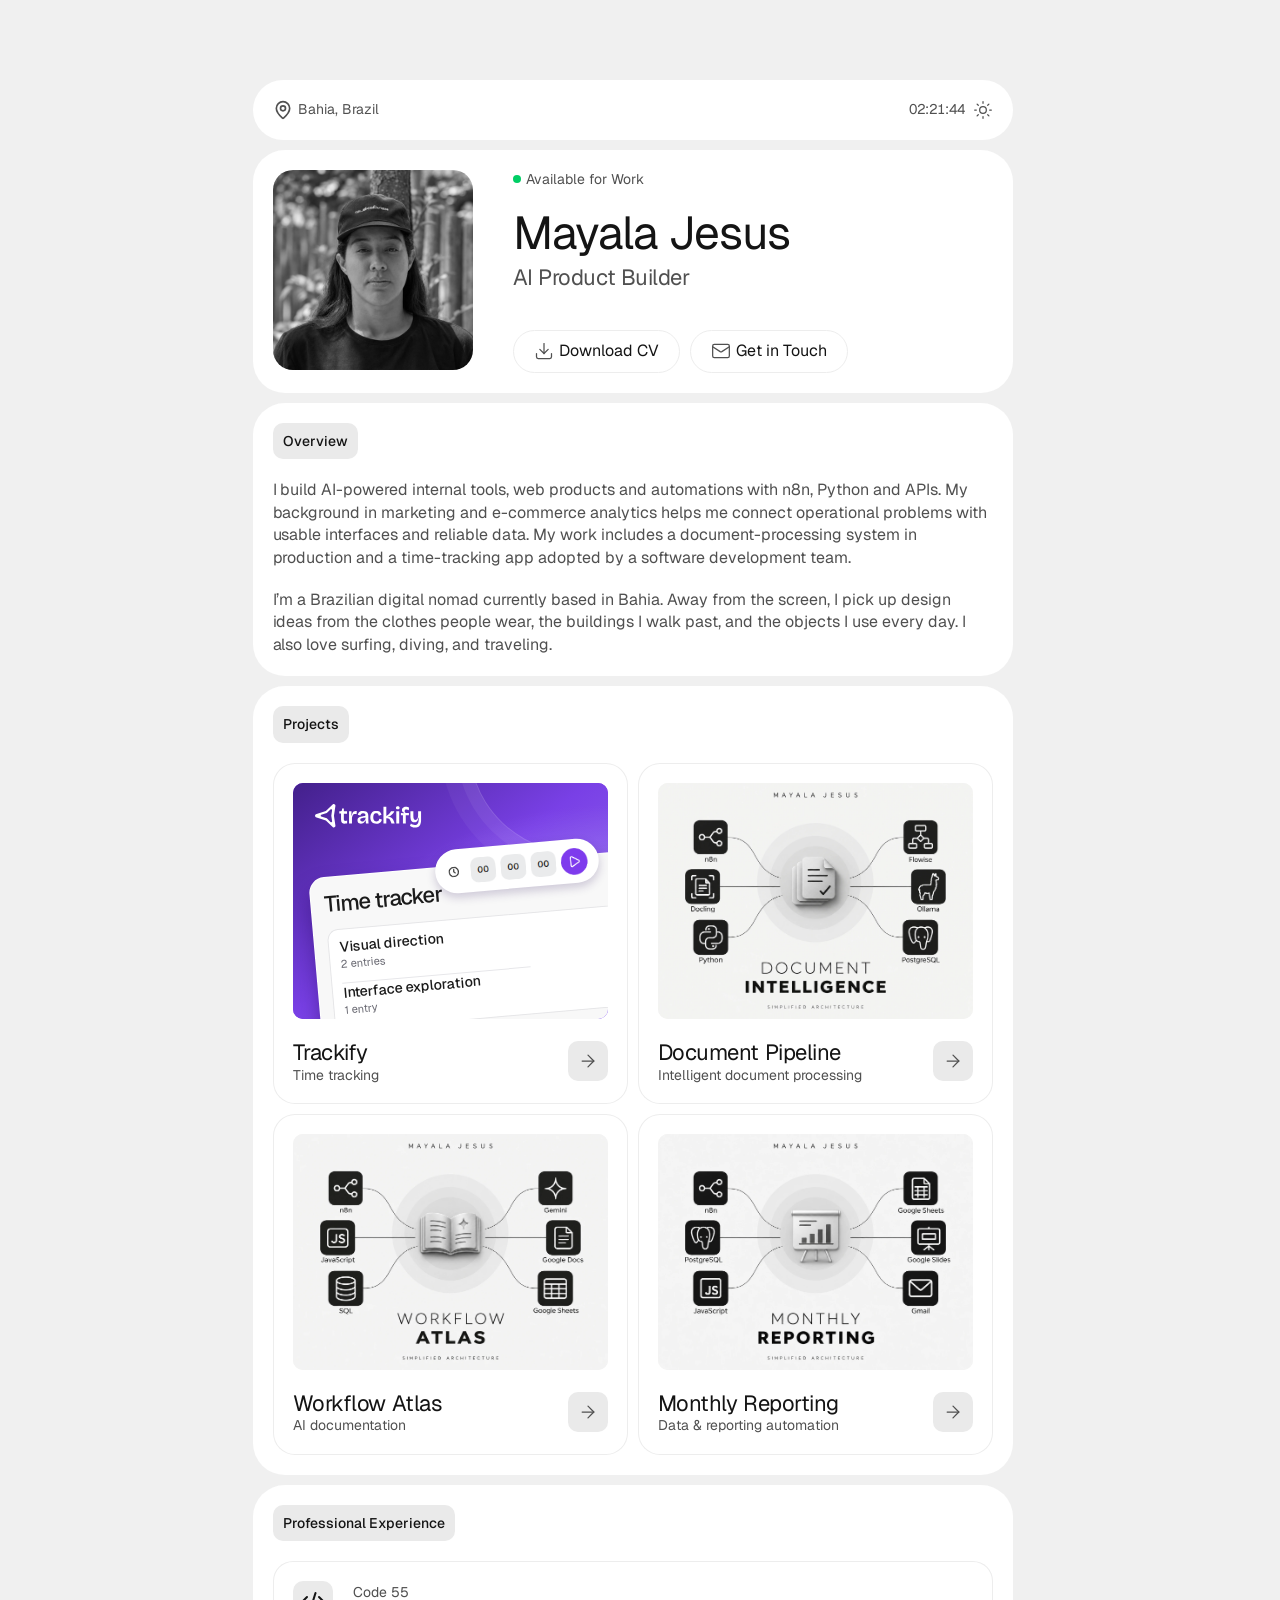
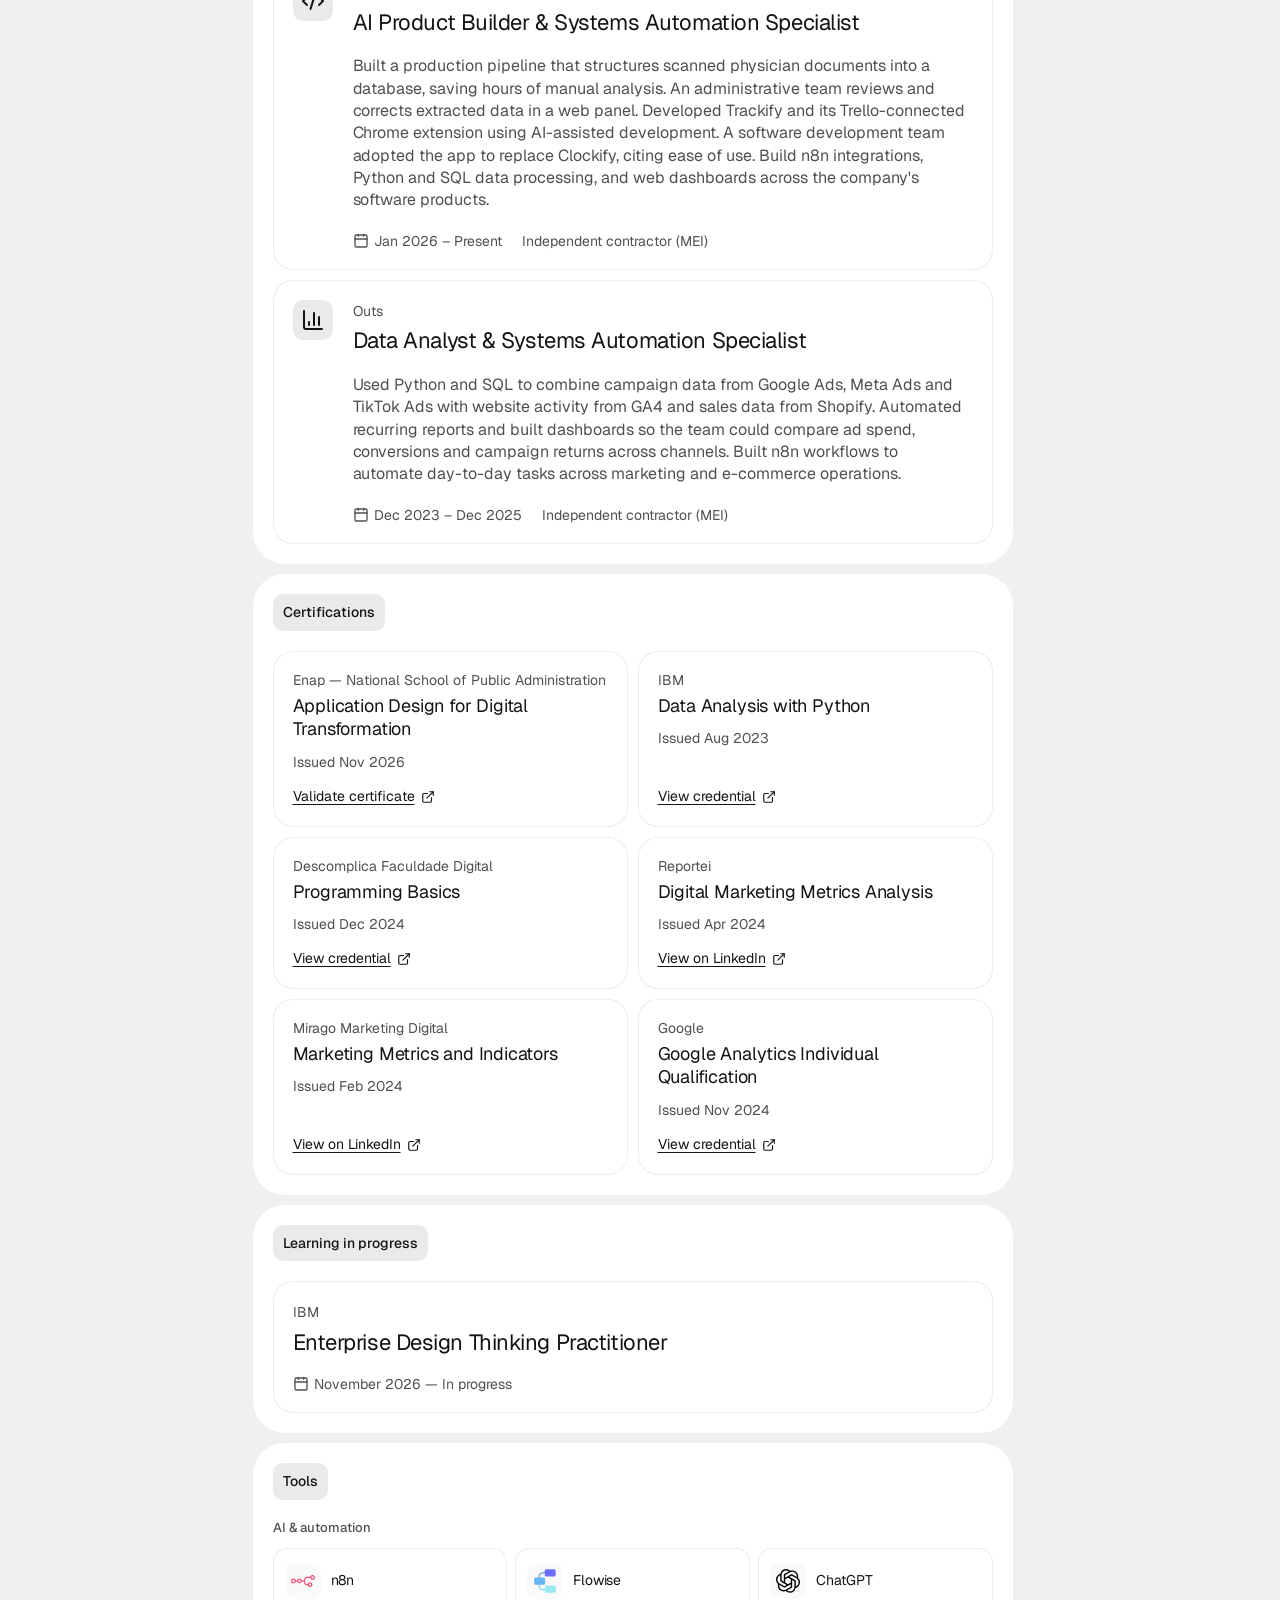
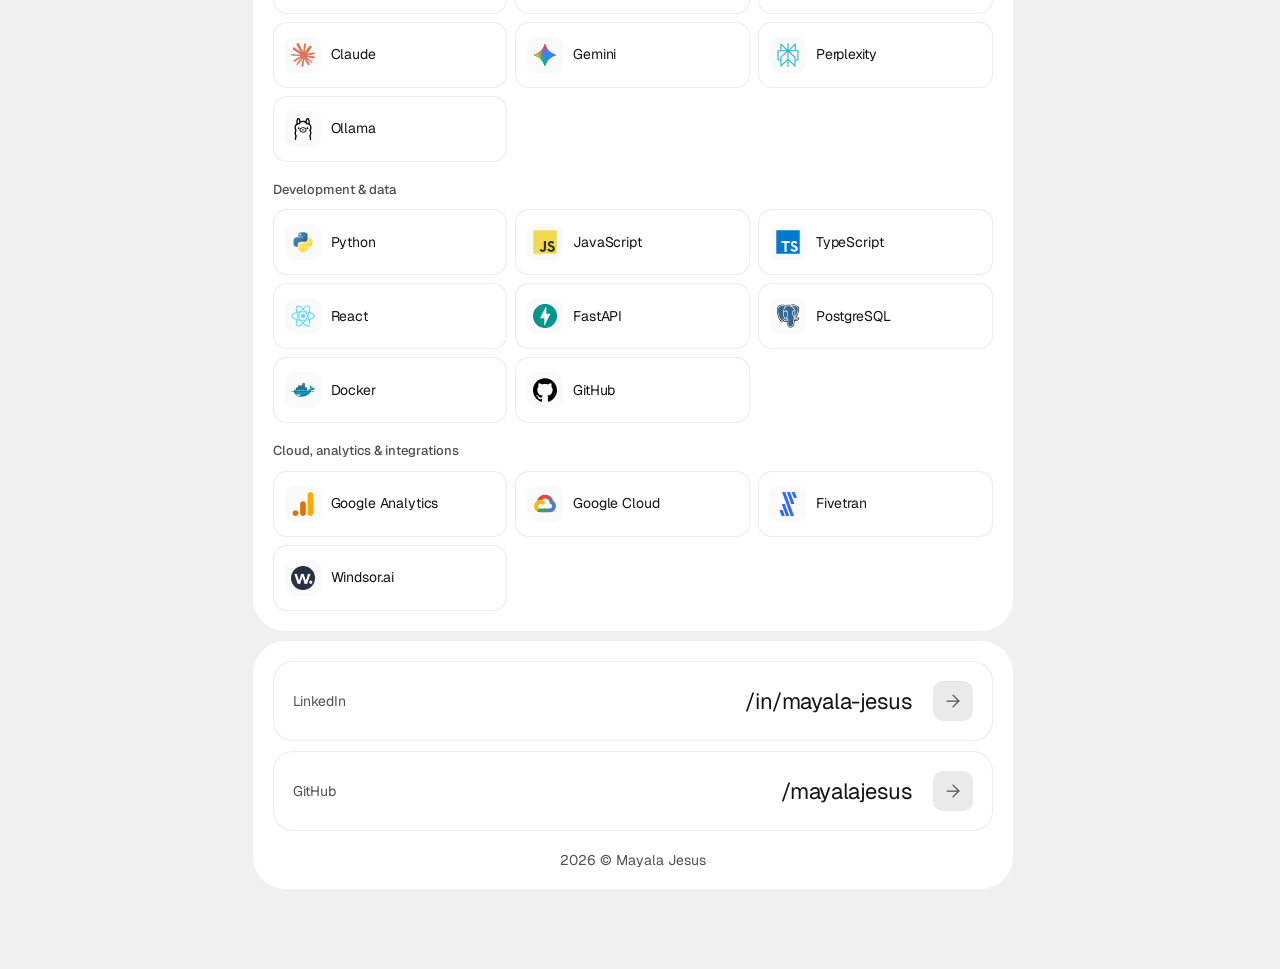
==== projects/document-pipeline/index.html @ 40689551 "Standardize certification cards with concise credential details" ====
<!doctype html>
<html lang="en" data-theme="light">
<head>
  <meta charset="UTF-8"/>
  <meta name="viewport" content="width=device-width, initial-scale=1"/>
  <meta name="theme-color" content="#f0f0f0"/>
  <meta name="description" content="Turn scanned physician documents into structured records with local AI, validation and human review."/>
  <link rel="preload" href="/fonts/geist-regular.woff2" as="font" type="font/woff2" crossorigin/>
  <title>Document Pipeline — Mayala Jesus</title>
  <script>
    try {
      const preference = localStorage.getItem("portfolio-theme");
      if (preference === "dark" || (!preference && matchMedia("(prefers-color-scheme: dark)").matches)) {
        document.documentElement.dataset.theme = "dark";
        document.querySelector('meta[name="theme-color"]').content = "#141414";
      }
    } catch { /* The light theme works without storage. */ }
  </script>
  <script type="module" crossorigin src="/assets/index-CMK_i9o8.js"></script>
  <link rel="stylesheet" crossorigin href="/assets/index--DJsXze3.css">
<link rel="canonical" href="https://mayalajesus.github.io/projects/document-pipeline/"/>
<meta property="og:title" content="Document Pipeline — Mayala Jesus"/>
<meta property="og:description" content="Turn scanned physician documents into structured records with local AI, validation and human review."/>
<meta property="og:url" content="https://mayalajesus.github.io/projects/document-pipeline/"/>
<meta property="og:type" content="website"/>
</head>
<body><div id="root"></div></body>
</html>
---- assets/index--DJsXze3.css ----
@font-face{font-family:Geist;src:url(/fonts/geist-regular.woff2) format("woff2");font-weight:400;font-display:swap}@font-face{font-family:Geist;src:url(/fonts/geist-medium.woff2) format("woff2");font-weight:500;font-display:swap}:root{scrollbar-gutter:stable;color-scheme:light;--bg: #f0f0f0;--panel: #fff;--chip: #eaeaea;--line: #ededed;--fg: #141414;--muted: #505050;--hover: #e3e3e3;--green: #00ce65;font:400 16px/1.4 Geist,Arial,sans-serif;color:var(--fg);background:var(--bg);-webkit-font-smoothing:antialiased}:root[data-theme=dark]{color-scheme:dark;--bg: #141414;--panel: #1f1f1f;--chip: #303030;--line: #303030;--fg: #fff;--muted: #b3b3b3;--hover: #383838}*{box-sizing:border-box}body,p,h1,h2,h3,dl,dd{margin:0}a,button{color:inherit;font:inherit}a{text-decoration:none}button{cursor:pointer}a:focus-visible,button:focus-visible{outline:2px solid #678dae;outline-offset:3px}.portfolio{width:min(760px,calc(100% - 20px));margin:80px auto;display:grid;gap:10px}.card,.location-bar{background:var(--panel);border-radius:32px;padding:20px;min-width:0}.location-bar,.location-bar span,.status,.button,.actions,.project-footer,.entry-meta,.entry-meta span,.tool,.contact-row,.repo-link{display:flex;align-items:center}.location-bar{justify-content:space-between;height:60px;font-size:14px;color:var(--muted)}.location-bar span{gap:5px}.location-bar .clock{gap:8px}.location-bar svg{width:20px;height:20px}.clock time{font-variant-numeric:tabular-nums}.button{color:var(--fg);border:1px solid var(--line);background:var(--panel);justify-content:center;gap:5px;border-radius:32px;padding:9px 20px;min-height:42px;transition:background .2s}.button svg{width:20px;height:20px;color:var(--muted);stroke-width:1.5}.button:hover,.project:hover .arrow,.contact-row:hover .arrow,.case-back:hover{background:var(--hover)}.clock .button{position:relative;min-height:20px;width:20px;padding:0;border:0;background:transparent}.clock .button:before{content:"";position:absolute;top:-10px;right:-6px;bottom:-10px;left:-6px}.profile{display:flex;gap:40px;align-items:stretch}.portrait{width:200px;height:200px;border-radius:20px;object-fit:cover;filter:grayscale(1)}.identity{min-width:0;display:flex;flex-direction:column;flex:1;align-items:flex-start}.status,small,.entry-meta{font-size:14px;line-height:1.3;color:var(--muted)}.status{gap:5px;margin-bottom:20px}.status i{width:8px;height:8px;border-radius:50%;background:var(--green)}h1{font-size:46px;letter-spacing:-.02em;line-height:1.1;font-weight:400}.role,h3,.project-footer strong,.contact-row strong,.tool strong{font-size:22px;font-weight:400;line-height:1.2;letter-spacing:-.02em}.role{color:var(--muted);margin-top:5px}.actions{gap:10px;flex-wrap:wrap;padding-top:40px;margin-top:auto}h2{justify-self:start;width:fit-content;font-size:14px;font-weight:500;line-height:1.2;border-radius:10px;padding:10px;background:var(--chip)}.section,.overview,.projects,.experience,.case-section{display:grid;gap:20px}.overview p,.inset p,.case-section p{font-size:16px;line-height:1.4;letter-spacing:-.01px;color:var(--muted)}.project-grid,.tool-grid,.case-facts{display:grid;grid-template-columns:repeat(2,minmax(0,1fr));gap:10px}.project,.inset{display:block;padding:20px;border-radius:20px;box-shadow:inset 0 0 0 1px var(--line);min-width:0}.project{border-radius:22px}.project-cover,.project .trackify-cover{display:block;width:100%;aspect-ratio:4/3;border-radius:10px;object-fit:cover;overflow:hidden}.project-footer{margin-top:20px;justify-content:space-between;gap:10px}.project-footer strong,.project-footer small,.tool strong,.tool small{display:block}.arrow{flex:none;width:40px;height:40px;border-radius:10px;color:var(--muted);background:var(--chip);display:grid;place-items:center;transition:background .2s}.arrow svg{width:20px;height:20px;stroke-width:1.5}.experience{gap:10px}.experience h2{margin-bottom:10px}.experience-entry{display:flex;gap:20px;align-items:flex-start}.company-icon{flex:none;display:grid;place-items:center;width:40px;height:40px;border-radius:10px;color:var(--fg);background:var(--chip)}.inset h3{margin:5px 0 0}.inset p,.entry-meta{margin-top:20px}.entry-meta{gap:8px 20px;flex-wrap:wrap}.entry-meta span{gap:5px}.entry-meta svg{width:16px;height:16px}.tool-group>h3{font-size:13px;color:var(--muted);font-weight:500;letter-spacing:0;margin-bottom:12px}.tool-group .tool-grid{list-style:none;padding:0;margin:0;grid-template-columns:repeat(3,minmax(0,1fr));gap:8px}.tool{display:flex;gap:10px;min-height:66px;padding:12px;border-radius:14px;transition:background .2s}.tool:hover{background:var(--hover)}.tool-logo{display:grid;place-items:center;flex:none;width:36px;height:36px;padding:6px;border-radius:9px;background:#fafafa;color:#222}.tool-logo img,.tool-logo svg{display:block;width:24px;height:24px;object-fit:contain}.tool-group .tool strong{font-size:14px;letter-spacing:-.01em;line-height:1.25;overflow-wrap:anywhere}.contact-list{display:grid;gap:10px}.contact-row{display:flex;gap:20px}.contact-row strong{flex:1;text-align:right}.copyright{text-align:center;margin-top:10px}.certification-grid{display:grid;grid-template-columns:repeat(2,minmax(0,1fr));gap:10px}.certification{display:flex;flex-direction:column;align-items:flex-start}.certification h3{font-size:18px;line-height:1.3;letter-spacing:-.01em}.certification .entry-meta{margin-top:12px;gap:6px 12px}.certification .source-link{margin-top:auto;padding-top:16px;font-size:14px}@media(max-width:600px){.certification-grid{grid-template-columns:1fr}}.case-header .case-facts{display:grid;gap:20px}.case-facts dt,.inset .fact-title{font-size:14px;font-weight:500;line-height:1.2;margin:0}.case-facts dd,.fact-title+p{margin:0;color:var(--muted)}.case-back{color:var(--muted)}.case-cover{padding:0;overflow:hidden}.case-cover .trackify-cover{border-radius:inherit}.repo-link{gap:8px;justify-content:space-between}.tech-list{display:flex;flex-wrap:wrap;gap:6px;list-style:none;padding:0;margin:18px 0 0}.tech-list li{font-size:12px;color:var(--muted);border:1px solid var(--line);border-radius:7px;padding:5px 8px}.flow-steps{list-style:none;padding:0;margin:0;display:grid;gap:10px}.flow-steps li{display:flex;align-items:center;gap:12px;color:var(--muted);font-size:15px}.flow-steps li>span{display:grid;place-items:center;width:32px;height:32px;flex:none;border-radius:8px;background:var(--chip);font-size:12px}.evidence-list{display:grid;gap:10px}.evidence-list h3{font-size:18px;margin:0}.evidence-list p{margin-top:10px}.source-link{display:inline-flex;align-items:center;gap:6px;margin-top:14px;font-size:14px;text-decoration:underline;text-underline-offset:3px}.case-section .evidence-note{font-size:13px}.case-outcome{padding:16px 20px;border-left:2px solid #7c998c}.case-outcome strong{font-size:13px;font-weight:500}.case-outcome p{margin-top:6px;color:var(--muted)}.case-section .sample-note{font-size:13px;line-height:1.5}.walkthrough-controls{display:flex;gap:8px;flex-wrap:wrap}.walkthrough-controls button{display:inline-flex;align-items:center;justify-content:center;gap:8px;background:var(--panel);border:1px solid var(--line);border-radius:10px;padding:10px 12px;font-size:14px;min-height:44px}.walkthrough-controls button[aria-pressed=true]{background:var(--fg);color:var(--panel);border-color:var(--fg)}.walkthrough-panel h3,.walkthrough-panel p{margin-top:12px}.walkthrough-icon{color:var(--muted)}.sample-fields{display:grid;margin-top:24px}.sample-fields>div{display:grid;grid-template-columns:1fr 1.5fr;gap:12px;border-top:1px solid var(--line);padding:12px 0;font-size:14px}.sample-fields dt{color:var(--muted)}.sample-fields dd{overflow-wrap:anywhere}.automation-cover{display:block;width:100%;height:auto;aspect-ratio:4/3;object-fit:contain;overflow:hidden;border-radius:10px;background:#f6f6f4}.case-cover .automation-cover{border-radius:inherit}@media(min-width:810px)and (max-width:1199px){.portfolio{margin-top:150px}}@media(max-width:809px){.portfolio{margin:10px auto}.profile{flex-direction:row;gap:20px;align-items:flex-start}.portrait{width:120px;height:120px;flex:none}.identity{align-items:flex-start;text-align:left}.status{margin-bottom:10px}h1{font-size:32px}.role,h3,.project-footer strong,.tool strong,.contact-row strong{font-size:18px}.actions{width:100%;padding-top:20px;flex-direction:row}.actions .button{font-size:14px;padding:9px 12px}.tool-grid,.project-grid{grid-template-columns:1fr}.experience-entry{flex-direction:column}.contact-row{gap:10px}}@media(max-width:480px){.tool-group .tool-grid{grid-template-columns:repeat(2,minmax(0,1fr))}.tool{gap:8px;padding:10px}.tool-logo{width:30px;height:30px;padding:4px}.tool-logo img,.tool-logo svg{width:22px;height:22px}.tool-group .tool strong{font-size:12px}.profile{position:relative;padding:20px}.portrait{position:absolute;top:20px;left:20px;width:72px;height:80px;border-radius:14px}.identity{width:100%;min-height:150px}.identity>.status,.identity>h1,.identity>.role{margin-left:88px}.identity>h1{font-size:26px}.identity>.status{font-size:12px;margin-bottom:6px}.identity>.role{font-size:16px}.actions{padding-top:24px;gap:8px}.actions .button{flex:1;padding:9px 10px}.case-facts{grid-template-columns:1fr}.contact-row{flex-wrap:wrap}.contact-row strong{font-size:16px;overflow-wrap:anywhere}}@media(prefers-reduced-motion:reduce){*,*:before,*:after{transition-duration:0s!important}}.trackify-cover{display:block;position:relative;width:100%;aspect-ratio:4 / 3;container-type:inline-size;overflow:hidden;isolation:isolate;border-radius:7px;background:#7e3bed}.trackify-art{position:absolute;top:0;right:0;bottom:0;left:0;overflow:hidden;background:radial-gradient(ellipse at 100% 100%,#baa4ff 0,transparent 64%),linear-gradient(142deg,#43208b,#7940e6 48%,#9870f1)}.trackify-art:before{content:"";position:absolute;width:112cqw;height:86cqw;top:-67cqw;right:-65cqw;border:1px solid rgb(255 255 255 / .19);border-radius:50%;box-shadow:0 0 0 4cqw #ffffff0e,0 0 0 9cqw #ffffff0b;transform:rotate(-32deg)}.trackify-wordmark{position:absolute;top:6.7cqw;left:7cqw;width:34cqw;filter:brightness(0) invert(1)}.trackify-sheet,.trackify-timer{position:absolute;transform:rotate(-5deg);border:1px solid rgb(255 255 255 / .9)}.trackify-sheet{top:25.5cqw;left:7cqw;width:110cqw;padding:4.5cqw 4cqw 6cqw;border-radius:5cqw;background:#f8f8f8;box-shadow:0 4cqw 7cqw #21045473}.interface-crop{position:relative;display:block;overflow:hidden}.interface-crop img{display:block;max-width:none;height:auto}.tracker-title{display:block;color:#1b1b1b;font-size:7cqw;font-weight:550;line-height:8.4cqw;letter-spacing:-.32cqw}.tracker-history{display:grid;gap:2.1cqw;margin-top:3.6cqw;padding:2.7cqw 3.3cqw;border:1px solid #e6e6e8;border-radius:3.5cqw;background:#fff}.tracker-entry{width:60cqw;min-height:12cqw;color:#1b1b1b;font-size:4.5cqw;font-weight:550;line-height:6cqw}.entry-count{display:block;color:#686871;font-size:3.5cqw;font-weight:400;line-height:5cqw}.tracker-entry+.tracker-entry{box-sizing:content-box;border-top:1px solid #e7e7ea}.trackify-timer{top:19.5cqw;right:3cqw;width:52cqw;padding:1.8cqw 2.4cqw;border-radius:20cqw;background:#fff;box-shadow:0 1.3cqw 3.2cqw #321d5e38}.timer-controls{width:100%}
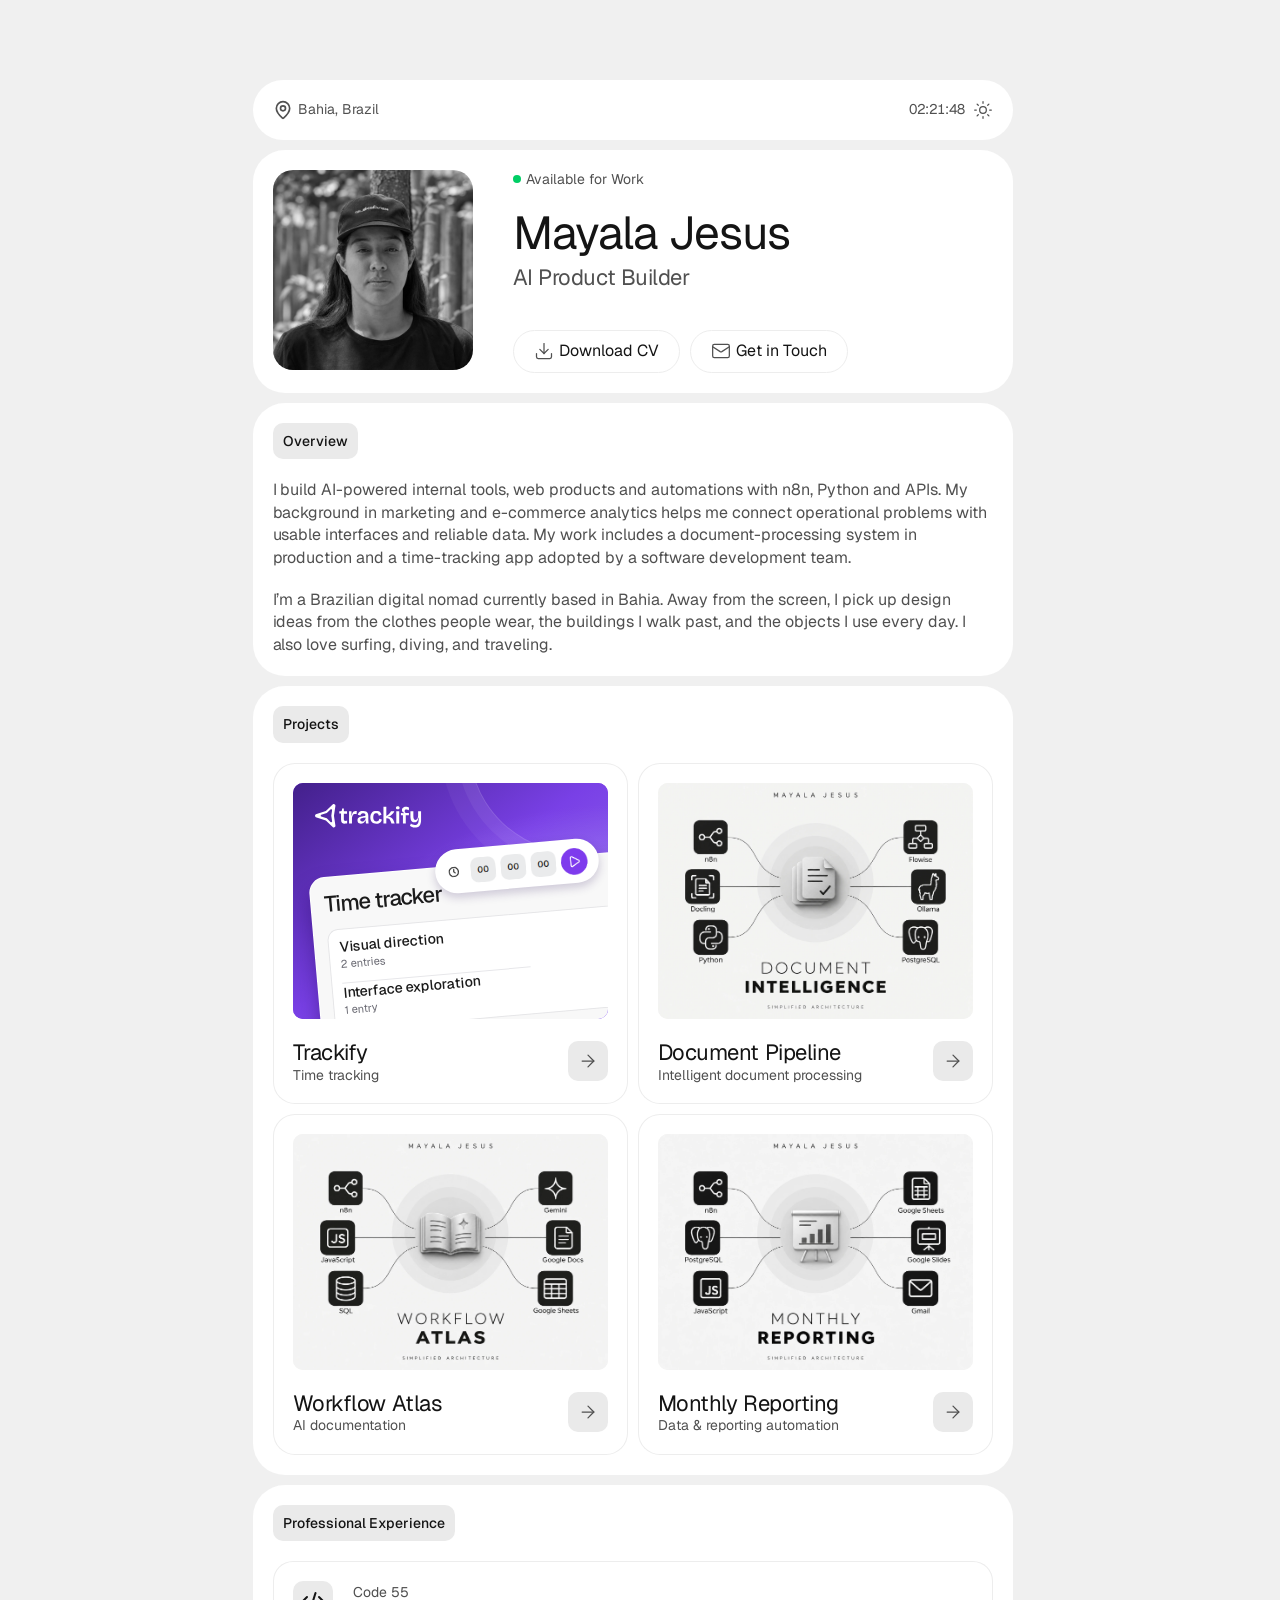
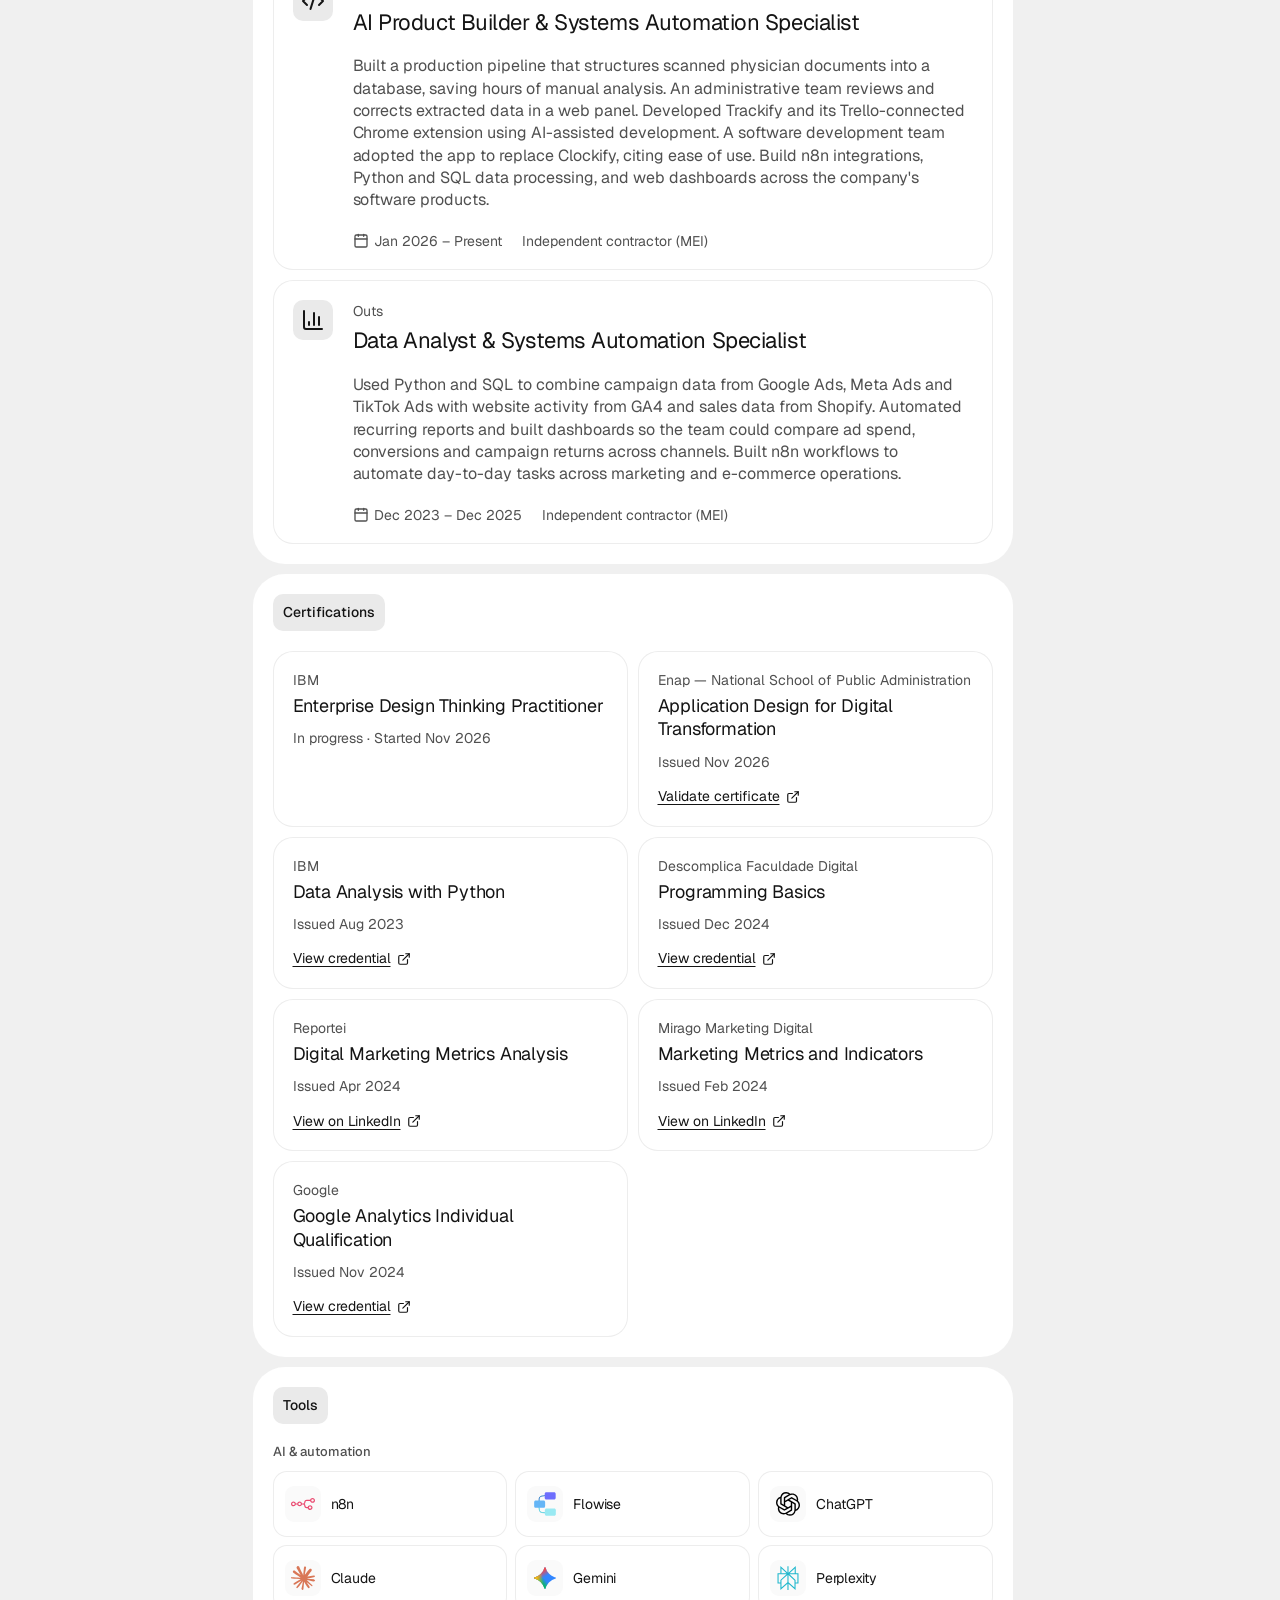
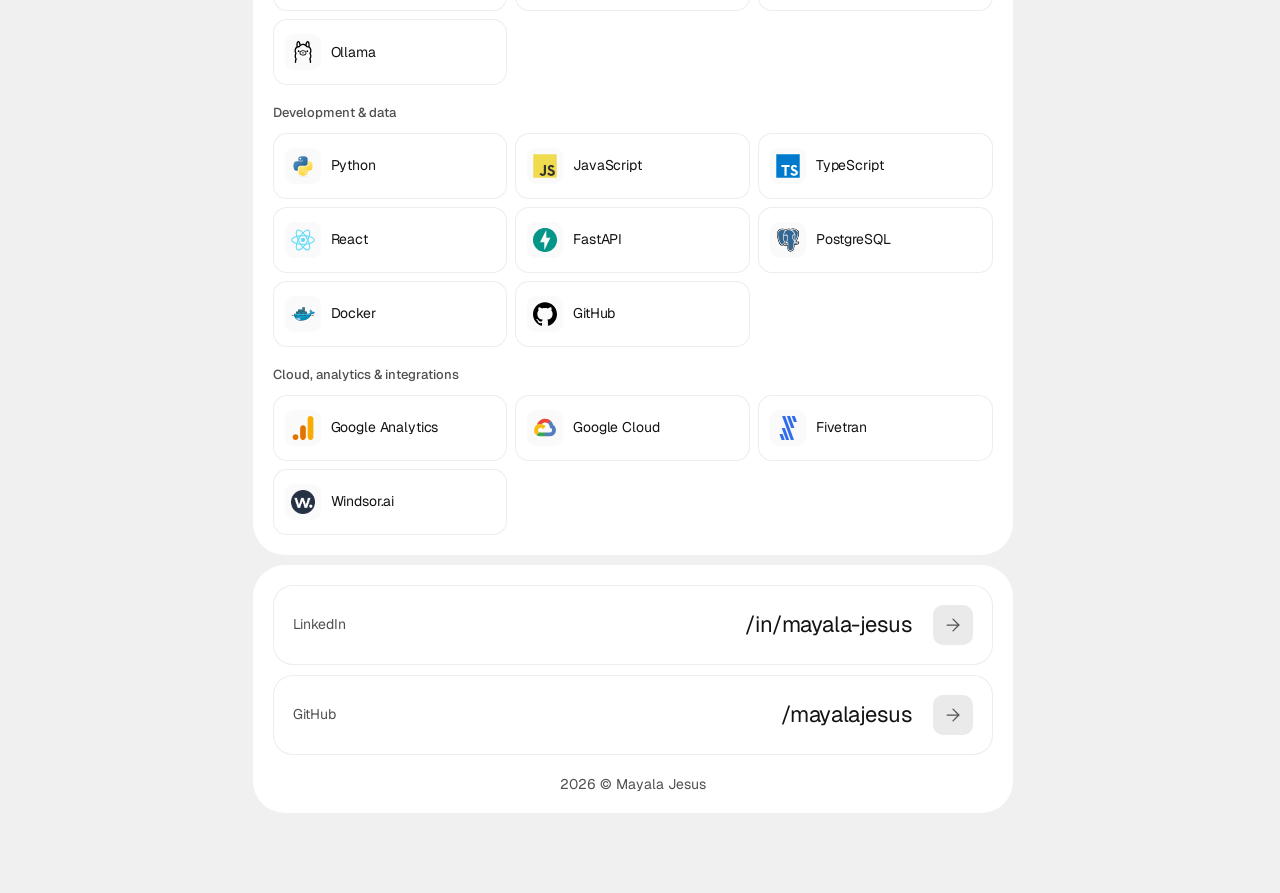
==== commit c50cd81b: "Place IBM Design Thinking first and consolidate certifications" ====
--- a/projects/document-pipeline/index.html
+++ b/projects/document-pipeline/index.html
@@ -16,7 +16,7 @@
       }
     } catch { /* The light theme works without storage. */ }
   </script>
-  <script type="module" crossorigin src="/assets/index-CMK_i9o8.js"></script>
+  <script type="module" crossorigin src="/assets/index-CHYc_owV.js"></script>
   <link rel="stylesheet" crossorigin href="/assets/index--DJsXze3.css">
 <link rel="canonical" href="https://mayalajesus.github.io/projects/document-pipeline/"/>
 <meta property="og:title" content="Document Pipeline — Mayala Jesus"/>
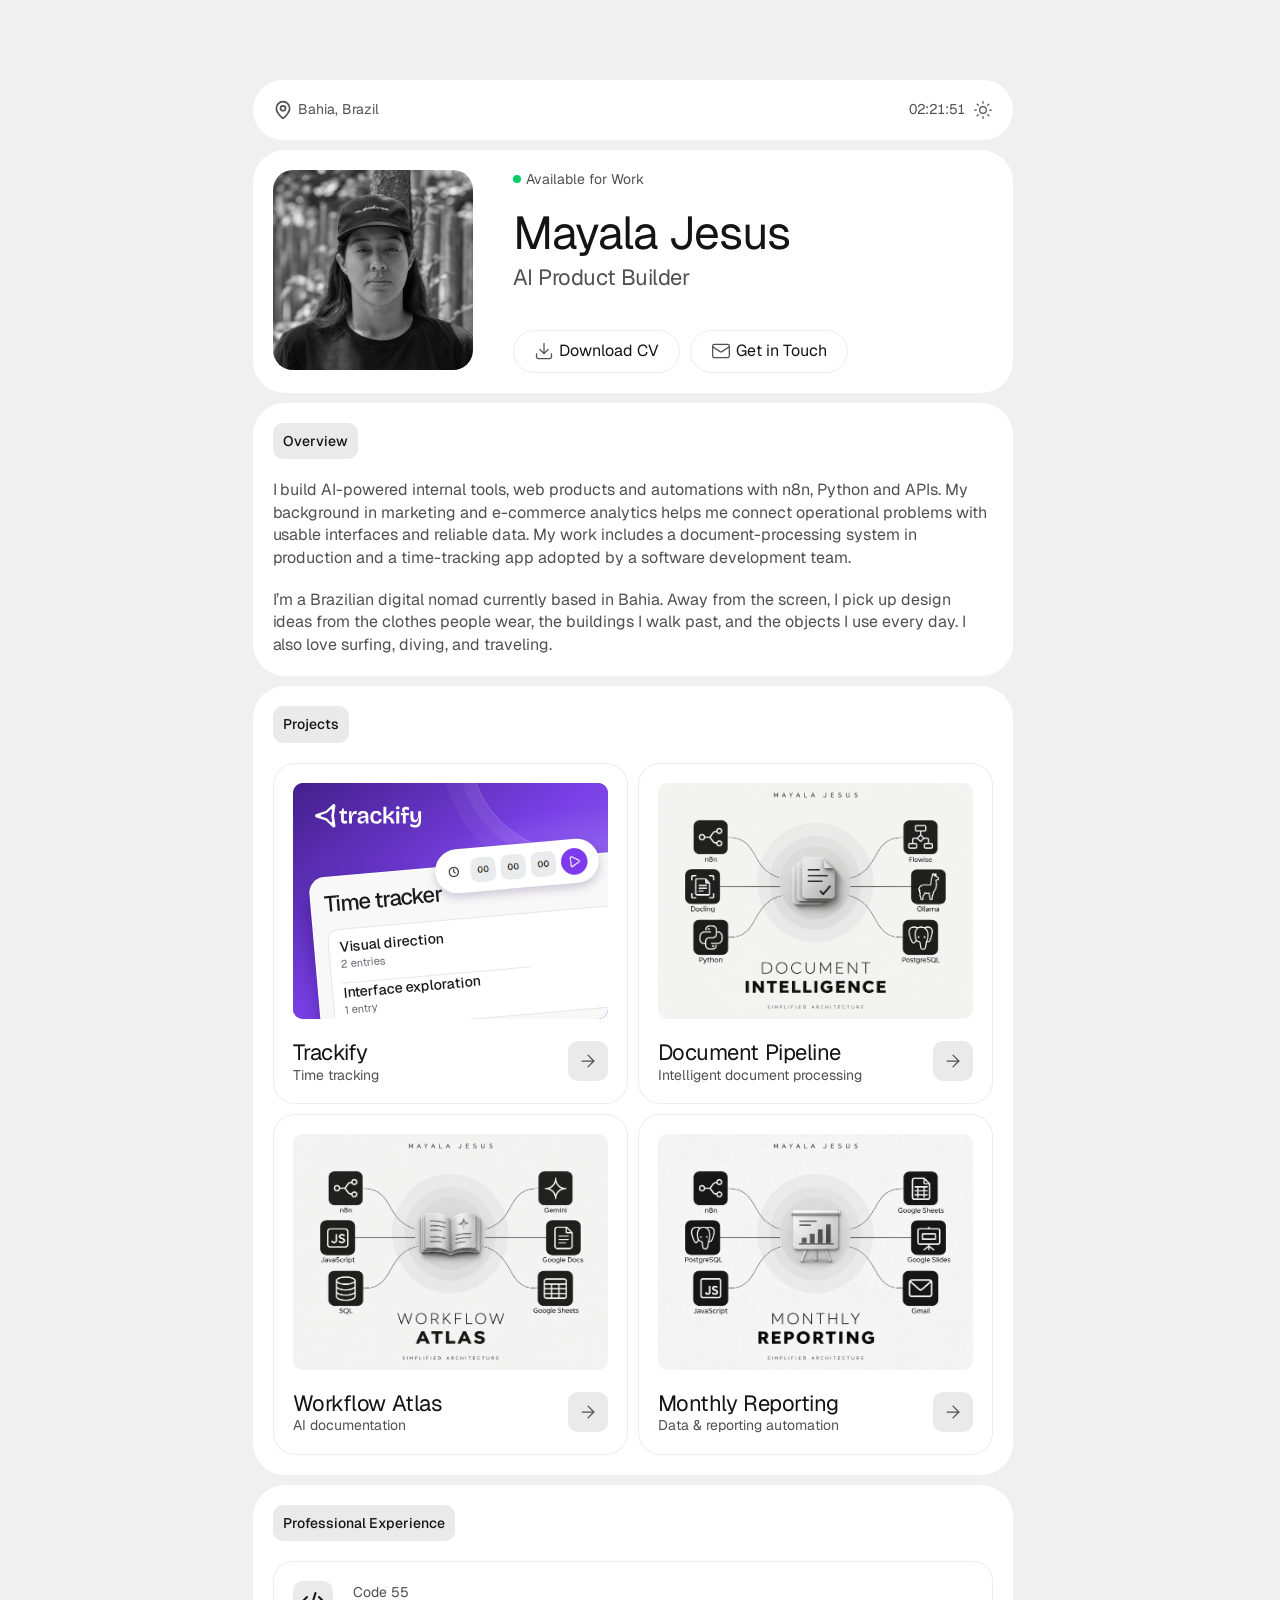
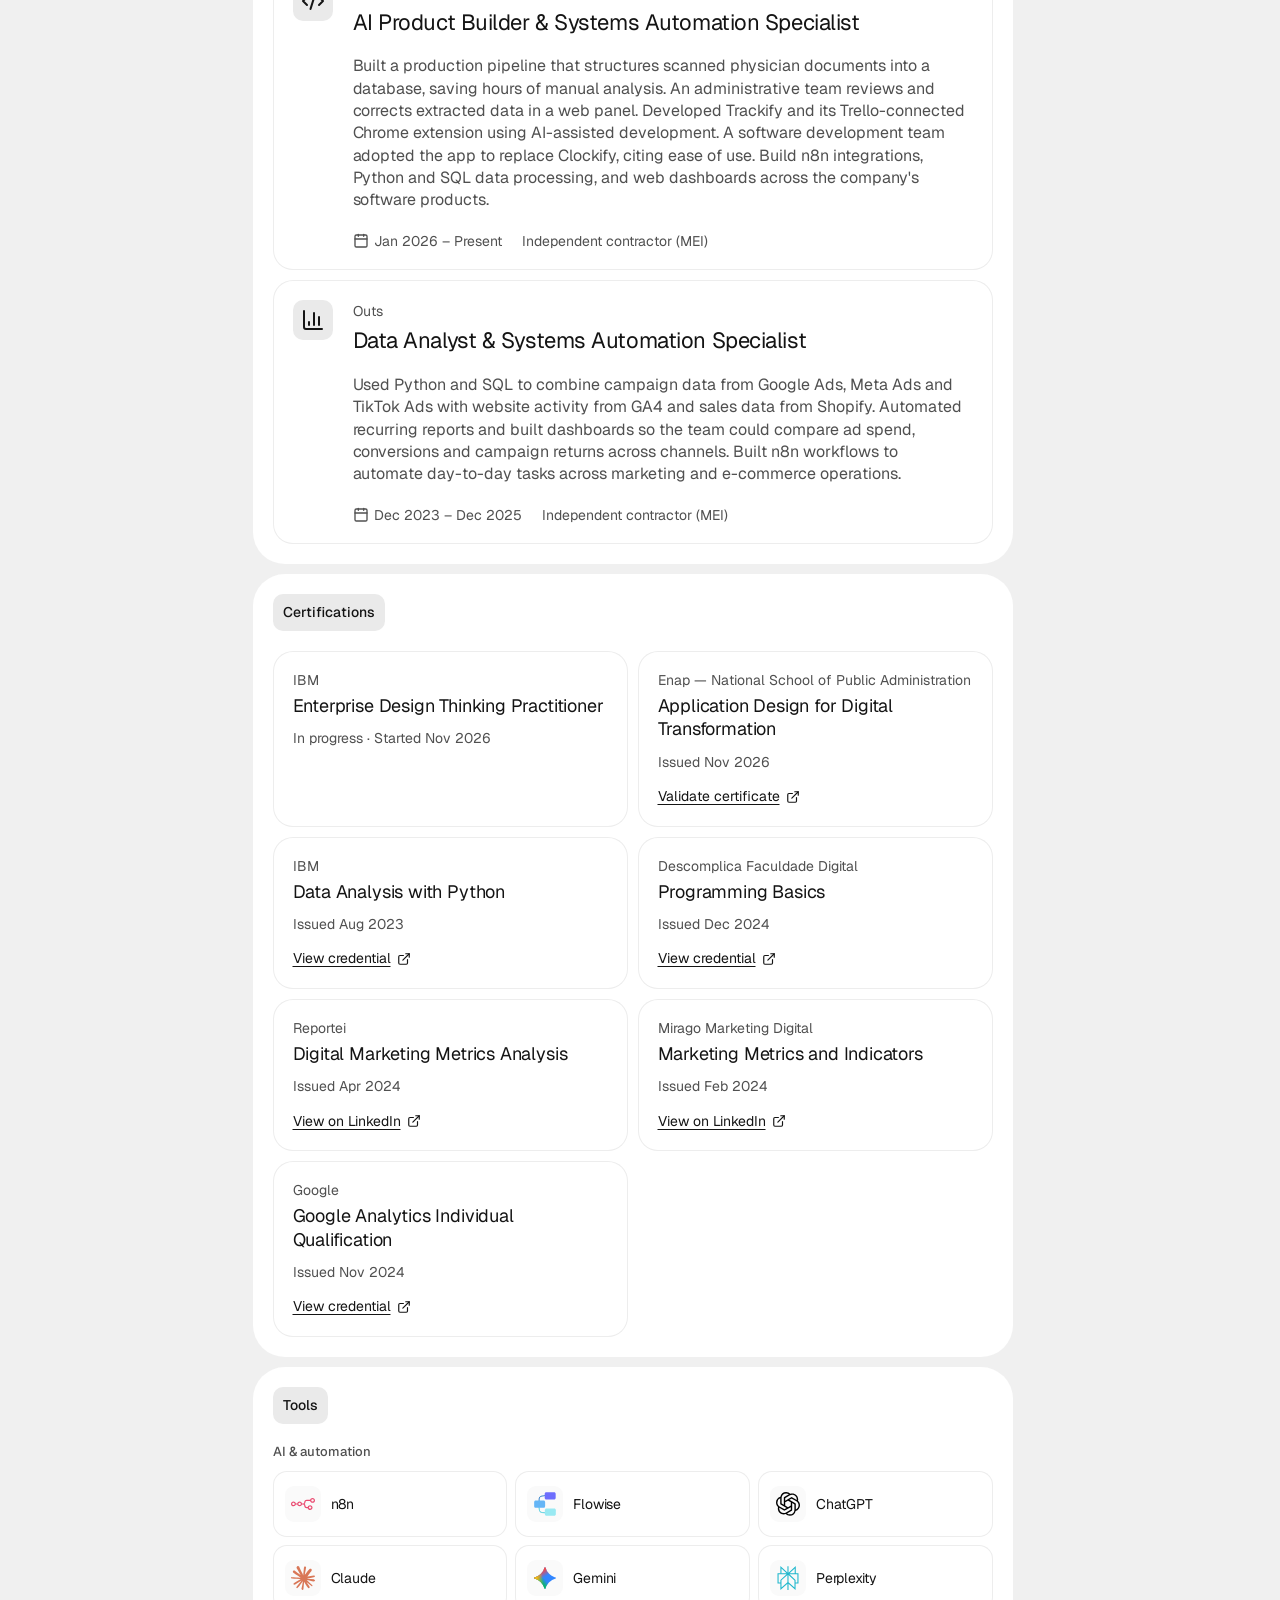
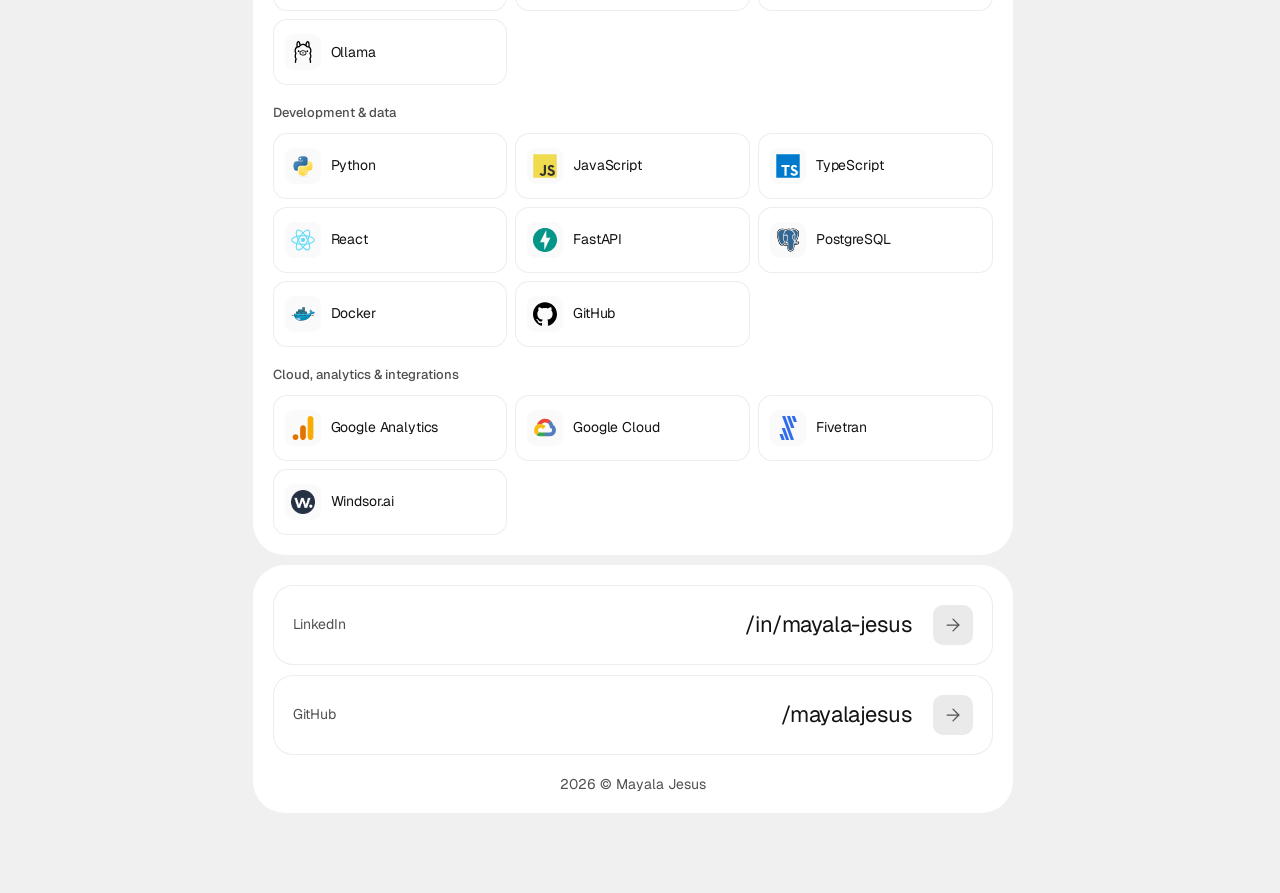
==== commit 417bc5a2: "Add real n8n screenshot galleries to automation cases" ====
--- a/projects/document-pipeline/index.html
+++ b/projects/document-pipeline/index.html
@@ -16,8 +16,8 @@
       }
     } catch { /* The light theme works without storage. */ }
   </script>
-  <script type="module" crossorigin src="/assets/index-CHYc_owV.js"></script>
-  <link rel="stylesheet" crossorigin href="/assets/index--DJsXze3.css">
+  <script type="module" crossorigin src="/assets/index-BShsCQft.js"></script>
+  <link rel="stylesheet" crossorigin href="/assets/index-BVHA77Xv.css">
 <link rel="canonical" href="https://mayalajesus.github.io/projects/document-pipeline/"/>
 <meta property="og:title" content="Document Pipeline — Mayala Jesus"/>
 <meta property="og:description" content="Turn scanned physician documents into structured records with local AI, validation and human review."/>
--- a/assets/index-BVHA77Xv.css
+++ b/assets/index-BVHA77Xv.css
@@ -0,0 +1 @@
+@font-face{font-family:Geist;src:url(/fonts/geist-regular.woff2) format("woff2");font-weight:400;font-display:swap}@font-face{font-family:Geist;src:url(/fonts/geist-medium.woff2) format("woff2");font-weight:500;font-display:swap}:root{scrollbar-gutter:stable;color-scheme:light;--bg: #f0f0f0;--panel: #fff;--chip: #eaeaea;--line: #ededed;--fg: #141414;--muted: #505050;--hover: #e3e3e3;--green: #00ce65;font:400 16px/1.4 Geist,Arial,sans-serif;color:var(--fg);background:var(--bg);-webkit-font-smoothing:antialiased}:root[data-theme=dark]{color-scheme:dark;--bg: #141414;--panel: #1f1f1f;--chip: #303030;--line: #303030;--fg: #fff;--muted: #b3b3b3;--hover: #383838}*{box-sizing:border-box}body,p,h1,h2,h3,dl,dd{margin:0}a,button{color:inherit;font:inherit}a{text-decoration:none}button{cursor:pointer}a:focus-visible,button:focus-visible{outline:2px solid #678dae;outline-offset:3px}.portfolio{width:min(760px,calc(100% - 20px));margin:80px auto;display:grid;gap:10px}.card,.location-bar{background:var(--panel);border-radius:32px;padding:20px;min-width:0}.location-bar,.location-bar span,.status,.button,.actions,.project-footer,.entry-meta,.entry-meta span,.tool,.contact-row,.repo-link{display:flex;align-items:center}.location-bar{justify-content:space-between;height:60px;font-size:14px;color:var(--muted)}.location-bar span{gap:5px}.location-bar .clock{gap:8px}.location-bar svg{width:20px;height:20px}.clock time{font-variant-numeric:tabular-nums}.button{color:var(--fg);border:1px solid var(--line);background:var(--panel);justify-content:center;gap:5px;border-radius:32px;padding:9px 20px;min-height:42px;transition:background .2s}.button svg{width:20px;height:20px;color:var(--muted);stroke-width:1.5}.button:hover,.project:hover .arrow,.contact-row:hover .arrow,.case-back:hover{background:var(--hover)}.clock .button{position:relative;min-height:20px;width:20px;padding:0;border:0;background:transparent}.clock .button:before{content:"";position:absolute;top:-10px;right:-6px;bottom:-10px;left:-6px}.profile{display:flex;gap:40px;align-items:stretch}.portrait{width:200px;height:200px;border-radius:20px;object-fit:cover;filter:grayscale(1)}.identity{min-width:0;display:flex;flex-direction:column;flex:1;align-items:flex-start}.status,small,.entry-meta{font-size:14px;line-height:1.3;color:var(--muted)}.status{gap:5px;margin-bottom:20px}.status i{width:8px;height:8px;border-radius:50%;background:var(--green)}h1{font-size:46px;letter-spacing:-.02em;line-height:1.1;font-weight:400}.role,h3,.project-footer strong,.contact-row strong,.tool strong{font-size:22px;font-weight:400;line-height:1.2;letter-spacing:-.02em}.role{color:var(--muted);margin-top:5px}.actions{gap:10px;flex-wrap:wrap;padding-top:40px;margin-top:auto}h2{justify-self:start;width:fit-content;font-size:14px;font-weight:500;line-height:1.2;border-radius:10px;padding:10px;background:var(--chip)}.section,.overview,.projects,.experience,.case-section{display:grid;gap:20px}.overview p,.inset p,.case-section p{font-size:16px;line-height:1.4;letter-spacing:-.01px;color:var(--muted)}.project-grid,.tool-grid,.case-facts{display:grid;grid-template-columns:repeat(2,minmax(0,1fr));gap:10px}.project,.inset{display:block;padding:20px;border-radius:20px;box-shadow:inset 0 0 0 1px var(--line);min-width:0}.project{border-radius:22px}.project-cover,.project .trackify-cover{display:block;width:100%;aspect-ratio:4/3;border-radius:10px;object-fit:cover;overflow:hidden}.project-footer{margin-top:20px;justify-content:space-between;gap:10px}.project-footer strong,.project-footer small,.tool strong,.tool small{display:block}.arrow{flex:none;width:40px;height:40px;border-radius:10px;color:var(--muted);background:var(--chip);display:grid;place-items:center;transition:background .2s}.arrow svg{width:20px;height:20px;stroke-width:1.5}.experience{gap:10px}.experience h2{margin-bottom:10px}.experience-entry{display:flex;gap:20px;align-items:flex-start}.company-icon{flex:none;display:grid;place-items:center;width:40px;height:40px;border-radius:10px;color:var(--fg);background:var(--chip)}.inset h3{margin:5px 0 0}.inset p,.entry-meta{margin-top:20px}.entry-meta{gap:8px 20px;flex-wrap:wrap}.entry-meta span{gap:5px}.entry-meta svg{width:16px;height:16px}.tool-group>h3{font-size:13px;color:var(--muted);font-weight:500;letter-spacing:0;margin-bottom:12px}.tool-group .tool-grid{list-style:none;padding:0;margin:0;grid-template-columns:repeat(3,minmax(0,1fr));gap:8px}.tool{display:flex;gap:10px;min-height:66px;padding:12px;border-radius:14px;transition:background .2s}.tool:hover{background:var(--hover)}.tool-logo{display:grid;place-items:center;flex:none;width:36px;height:36px;padding:6px;border-radius:9px;background:#fafafa;color:#222}.tool-logo img,.tool-logo svg{display:block;width:24px;height:24px;object-fit:contain}.tool-group .tool strong{font-size:14px;letter-spacing:-.01em;line-height:1.25;overflow-wrap:anywhere}.contact-list{display:grid;gap:10px}.contact-row{display:flex;gap:20px}.contact-row strong{flex:1;text-align:right}.copyright{text-align:center;margin-top:10px}.certification-grid{display:grid;grid-template-columns:repeat(2,minmax(0,1fr));gap:10px}.certification{display:flex;flex-direction:column;align-items:flex-start}.certification h3{font-size:18px;line-height:1.3;letter-spacing:-.01em}.certification .entry-meta{margin-top:12px;gap:6px 12px}.certification .source-link{margin-top:auto;padding-top:16px;font-size:14px}@media(max-width:600px){.certification-grid{grid-template-columns:1fr}}.case-header .case-facts{display:grid;gap:20px}.case-facts dt,.inset .fact-title{font-size:14px;font-weight:500;line-height:1.2;margin:0}.case-facts dd,.fact-title+p{margin:0;color:var(--muted)}.case-back{color:var(--muted)}.case-cover{padding:0;overflow:hidden}.case-cover .trackify-cover{border-radius:inherit}.repo-link{gap:8px;justify-content:space-between}.tech-list{display:flex;flex-wrap:wrap;gap:6px;list-style:none;padding:0;margin:18px 0 0}.tech-list li{font-size:12px;color:var(--muted);border:1px solid var(--line);border-radius:7px;padding:5px 8px}.flow-steps{list-style:none;padding:0;margin:0;display:grid;gap:10px}.flow-steps li{display:flex;align-items:center;gap:12px;color:var(--muted);font-size:15px}.flow-steps li>span{display:grid;place-items:center;width:32px;height:32px;flex:none;border-radius:8px;background:var(--chip);font-size:12px}.evidence-list{display:grid;gap:10px}.evidence-list h3{font-size:18px;margin:0}.evidence-list p{margin-top:10px}.source-link{display:inline-flex;align-items:center;gap:6px;margin-top:14px;font-size:14px;text-decoration:underline;text-underline-offset:3px}.case-section .evidence-note{font-size:13px}.case-outcome{padding:16px 20px;border-left:2px solid #7c998c}.case-outcome strong{font-size:13px;font-weight:500}.case-outcome p{margin-top:6px;color:var(--muted)}.case-section .sample-note{font-size:13px;line-height:1.5}.walkthrough-controls{display:flex;gap:8px;flex-wrap:wrap}.walkthrough-controls button{display:inline-flex;align-items:center;justify-content:center;gap:8px;background:var(--panel);border:1px solid var(--line);border-radius:10px;padding:10px 12px;font-size:14px;min-height:44px}.walkthrough-controls button[aria-pressed=true]{background:var(--fg);color:var(--panel);border-color:var(--fg)}.walkthrough-panel h3,.walkthrough-panel p{margin-top:12px}.walkthrough-icon{color:var(--muted)}.sample-fields{display:grid;margin-top:24px}.sample-fields>div{display:grid;grid-template-columns:1fr 1.5fr;gap:12px;border-top:1px solid var(--line);padding:12px 0;font-size:14px}.sample-fields dt{color:var(--muted)}.sample-fields dd{overflow-wrap:anywhere}.automation-cover{display:block;width:100%;height:auto;aspect-ratio:4/3;object-fit:contain;overflow:hidden;border-radius:10px;background:#f6f6f4}.case-cover .automation-cover{border-radius:inherit}.workflow-gallery{display:block;min-width:0;padding:24px}.gallery-heading,.gallery-navigation,.gallery-lightbox-heading{display:flex;justify-content:space-between;align-items:center;gap:16px}.gallery-eyebrow{display:block;font-size:11px;text-transform:uppercase;letter-spacing:.12em;color:var(--muted);margin-bottom:8px}.gallery-heading h2{margin:0;padding:0;background:none;font-size:21px;letter-spacing:-.03em}.gallery-count{font-size:13px;font-variant-numeric:tabular-nums}.gallery-count>span{color:var(--muted)}.gallery-track{display:grid;grid-auto-flow:column;grid-auto-columns:100%;gap:16px;overflow-x:auto;overscroll-behavior-x:contain;scroll-snap-type:x mandatory;scrollbar-width:none;margin-top:22px;border-radius:14px}.gallery-track::-webkit-scrollbar{display:none}.gallery-slide{min-width:0;margin:0;scroll-snap-align:start;scroll-snap-stop:always}.gallery-image-button{position:relative;display:grid;place-items:center;width:100%;aspect-ratio:2 / 1;padding:16px;overflow:hidden;border:1px solid #e5e8ea;border-radius:14px;background:#f8fafb;cursor:zoom-in}.gallery-image-button img{display:block;position:absolute;top:16px;right:16px;bottom:16px;left:16px;width:calc(100% - 32px);height:calc(100% - 32px);object-fit:contain}.gallery-expand{display:flex;align-items:center;gap:6px;position:absolute;bottom:10px;right:10px;padding:7px 9px;font-size:11px;color:#30383a;background:#fffffff2;border:1px solid #dfe3e5;border-radius:8px;box-shadow:0 2px 10px #00000008}.gallery-slide figcaption{padding:18px 2px 0}.gallery-slide figcaption h3{font-size:17px;margin:0;line-height:1.35;letter-spacing:-.02em}.gallery-slide figcaption p{font-size:14px;margin:8px 0 0;color:var(--muted);line-height:1.6}.gallery-navigation{margin-top:18px}.gallery-dots,.gallery-arrows{display:flex;align-items:center;gap:6px}.gallery-dots button{display:grid;place-items:center;width:28px;height:36px;padding:0;border:0;background:transparent;cursor:pointer}.gallery-dots button span{height:5px;width:5px;border-radius:10px;background:var(--muted);opacity:.45;transition:width .2s,opacity .2s}.gallery-dots button[aria-current] span{width:22px;opacity:1;background:var(--fg)}.gallery-arrows button,.gallery-close{display:grid;place-items:center;width:40px;height:40px;border:1px solid var(--line);background:var(--chip);border-radius:12px;color:var(--fg);cursor:pointer}.gallery-arrows button:disabled{opacity:.25;cursor:default}.gallery-arrows button:not(:disabled):hover,.gallery-close:hover{background:var(--hover)}.gallery-note{margin:16px 0 0;font-size:11px;color:var(--muted);line-height:1.5}.gallery-track:focus-visible,.workflow-gallery button:focus-visible,.gallery-close:focus-visible{outline:2px solid var(--fg);outline-offset:-2px}.gallery-lightbox-overlay{position:fixed;top:0;right:0;bottom:0;left:0;z-index:100;background:#080b0dd9;-webkit-backdrop-filter:blur(6px);backdrop-filter:blur(6px)}.gallery-lightbox{position:fixed;top:50%;left:50%;transform:translate(-50%,-50%);z-index:101;width:min(1400px,94vw);max-height:92dvh;overflow-y:auto;padding:22px;border:1px solid var(--line);border-radius:22px;background:var(--panel);color:var(--fg);box-shadow:0 30px 100px #0008}.gallery-lightbox-heading{margin-bottom:20px}.gallery-lightbox-heading h2{margin:0;font-size:20px;background:none;padding:0}.gallery-close{flex:none}.gallery-lightbox>img{display:block;width:100%;max-height:65dvh;object-fit:contain;border-radius:12px;background:#f8fafb}.gallery-lightbox>p{color:var(--muted);margin-top:16px;font-size:14px}@media(max-width:480px){.workflow-gallery{padding:18px}.gallery-image-button{aspect-ratio:1.5;padding:8px}.gallery-image-button img{top:8px;right:8px;bottom:8px;left:8px;width:calc(100% - 16px);height:calc(100% - 16px)}.gallery-track{margin-top:18px}.gallery-slide figcaption h3{font-size:16px}.gallery-lightbox{padding:14px;border-radius:16px}.gallery-lightbox-heading h2{font-size:17px}}@media(min-width:810px)and (max-width:1199px){.portfolio{margin-top:150px}}@media(max-width:809px){.portfolio{margin:10px auto}.profile{flex-direction:row;gap:20px;align-items:flex-start}.portrait{width:120px;height:120px;flex:none}.identity{align-items:flex-start;text-align:left}.status{margin-bottom:10px}h1{font-size:32px}.role,h3,.project-footer strong,.tool strong,.contact-row strong{font-size:18px}.actions{width:100%;padding-top:20px;flex-direction:row}.actions .button{font-size:14px;padding:9px 12px}.tool-grid,.project-grid{grid-template-columns:1fr}.experience-entry{flex-direction:column}.contact-row{gap:10px}}@media(max-width:480px){.tool-group .tool-grid{grid-template-columns:repeat(2,minmax(0,1fr))}.tool{gap:8px;padding:10px}.tool-logo{width:30px;height:30px;padding:4px}.tool-logo img,.tool-logo svg{width:22px;height:22px}.tool-group .tool strong{font-size:12px}.profile{position:relative;padding:20px}.portrait{position:absolute;top:20px;left:20px;width:72px;height:80px;border-radius:14px}.identity{width:100%;min-height:150px}.identity>.status,.identity>h1,.identity>.role{margin-left:88px}.identity>h1{font-size:26px}.identity>.status{font-size:12px;margin-bottom:6px}.identity>.role{font-size:16px}.actions{padding-top:24px;gap:8px}.actions .button{flex:1;padding:9px 10px}.case-facts{grid-template-columns:1fr}.contact-row{flex-wrap:wrap}.contact-row strong{font-size:16px;overflow-wrap:anywhere}}@media(prefers-reduced-motion:reduce){*,*:before,*:after{transition-duration:0s!important}}.trackify-cover{display:block;position:relative;width:100%;aspect-ratio:4 / 3;container-type:inline-size;overflow:hidden;isolation:isolate;border-radius:7px;background:#7e3bed}.trackify-art{position:absolute;top:0;right:0;bottom:0;left:0;overflow:hidden;background:radial-gradient(ellipse at 100% 100%,#baa4ff 0,transparent 64%),linear-gradient(142deg,#43208b,#7940e6 48%,#9870f1)}.trackify-art:before{content:"";position:absolute;width:112cqw;height:86cqw;top:-67cqw;right:-65cqw;border:1px solid rgb(255 255 255 / .19);border-radius:50%;box-shadow:0 0 0 4cqw #ffffff0e,0 0 0 9cqw #ffffff0b;transform:rotate(-32deg)}.trackify-wordmark{position:absolute;top:6.7cqw;left:7cqw;width:34cqw;filter:brightness(0) invert(1)}.trackify-sheet,.trackify-timer{position:absolute;transform:rotate(-5deg);border:1px solid rgb(255 255 255 / .9)}.trackify-sheet{top:25.5cqw;left:7cqw;width:110cqw;padding:4.5cqw 4cqw 6cqw;border-radius:5cqw;background:#f8f8f8;box-shadow:0 4cqw 7cqw #21045473}.interface-crop{position:relative;display:block;overflow:hidden}.interface-crop img{display:block;max-width:none;height:auto}.tracker-title{display:block;color:#1b1b1b;font-size:7cqw;font-weight:550;line-height:8.4cqw;letter-spacing:-.32cqw}.tracker-history{display:grid;gap:2.1cqw;margin-top:3.6cqw;padding:2.7cqw 3.3cqw;border:1px solid #e6e6e8;border-radius:3.5cqw;background:#fff}.tracker-entry{width:60cqw;min-height:12cqw;color:#1b1b1b;font-size:4.5cqw;font-weight:550;line-height:6cqw}.entry-count{display:block;color:#686871;font-size:3.5cqw;font-weight:400;line-height:5cqw}.tracker-entry+.tracker-entry{box-sizing:content-box;border-top:1px solid #e7e7ea}.trackify-timer{top:19.5cqw;right:3cqw;width:52cqw;padding:1.8cqw 2.4cqw;border-radius:20cqw;background:#fff;box-shadow:0 1.3cqw 3.2cqw #321d5e38}.timer-controls{width:100%}
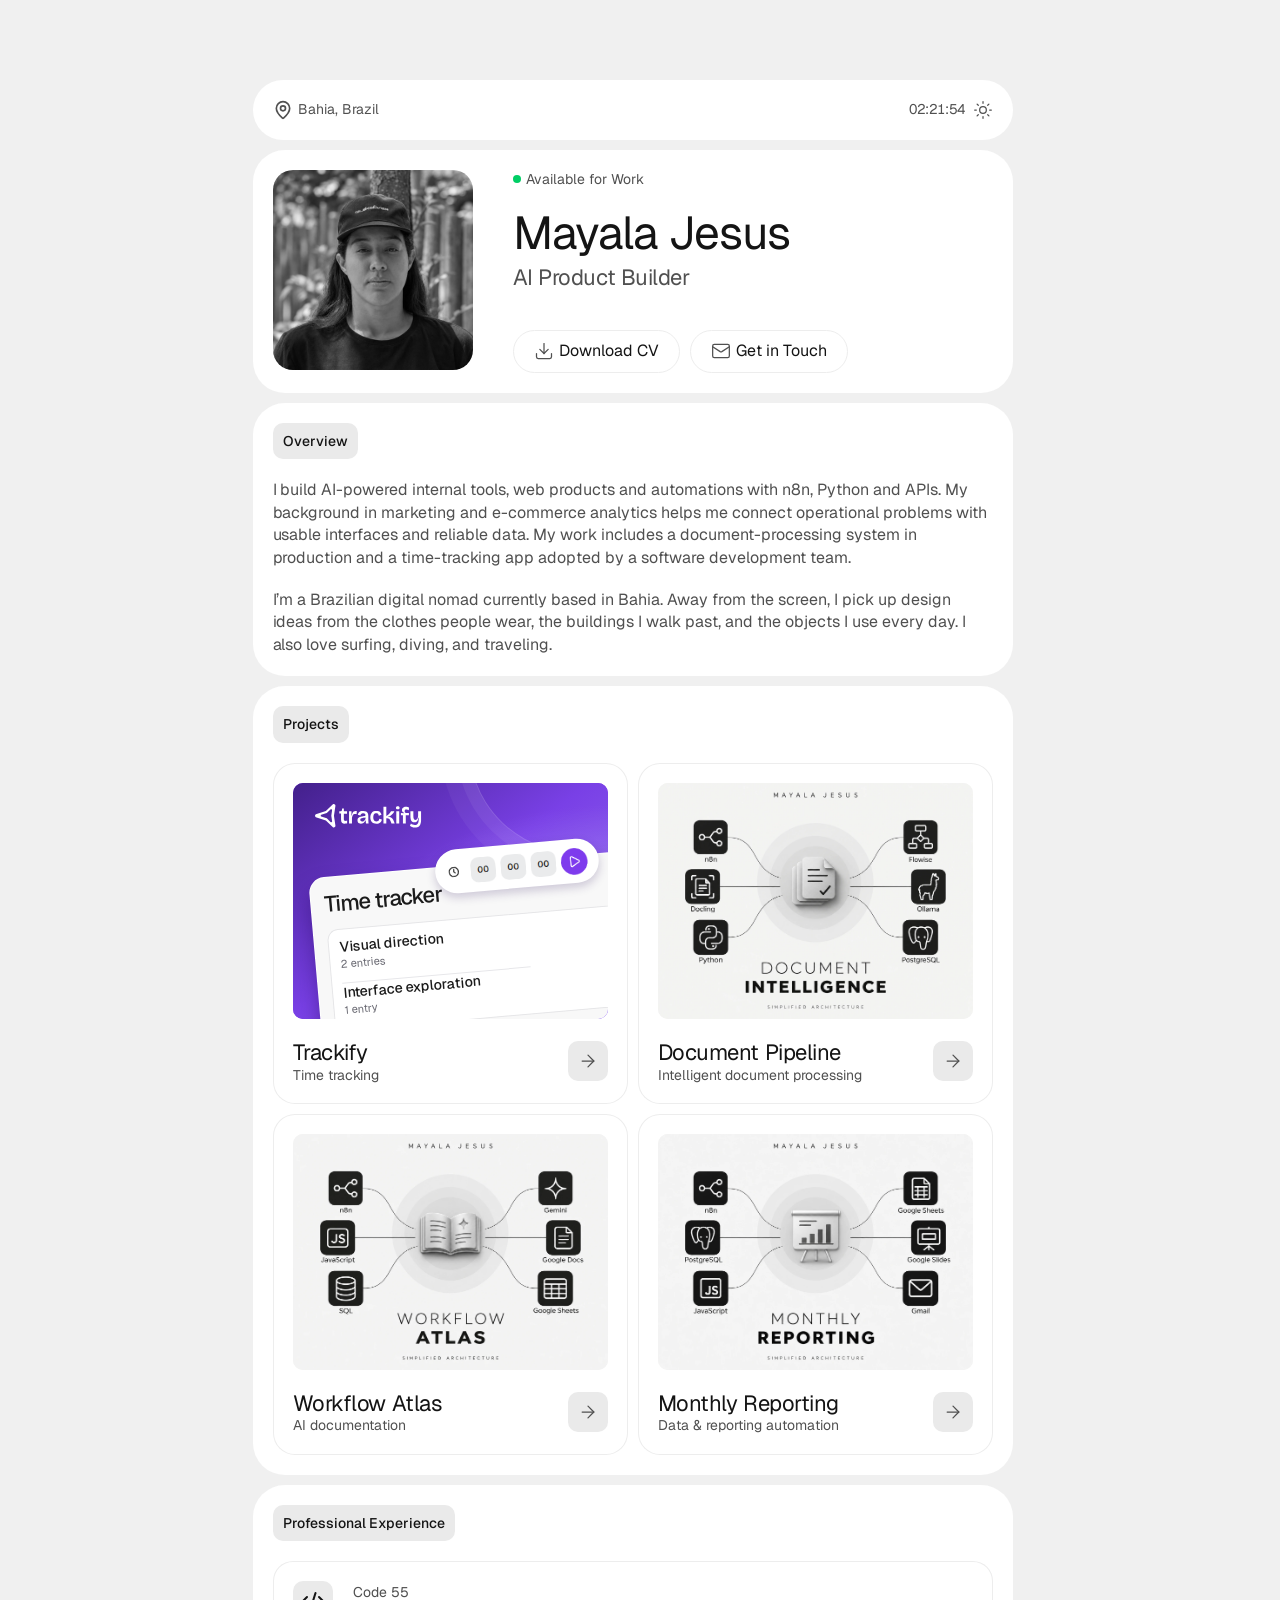
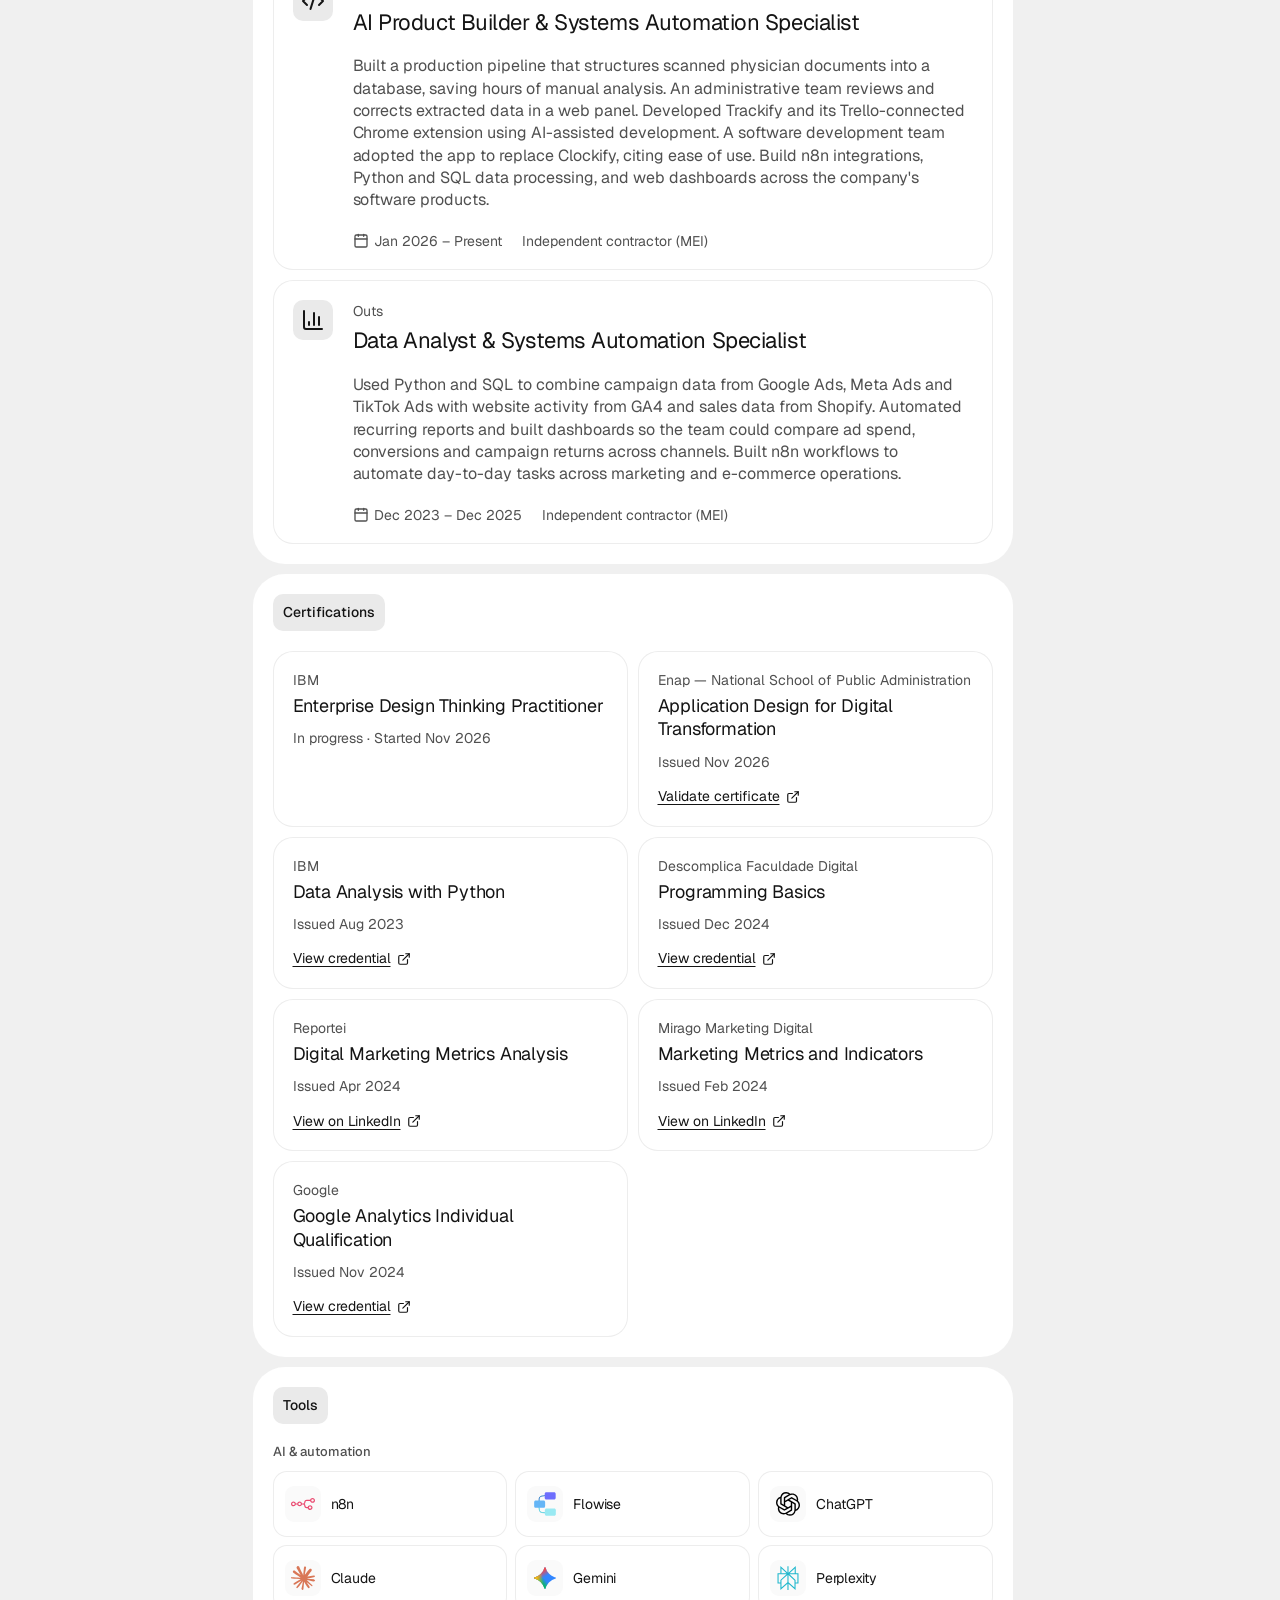
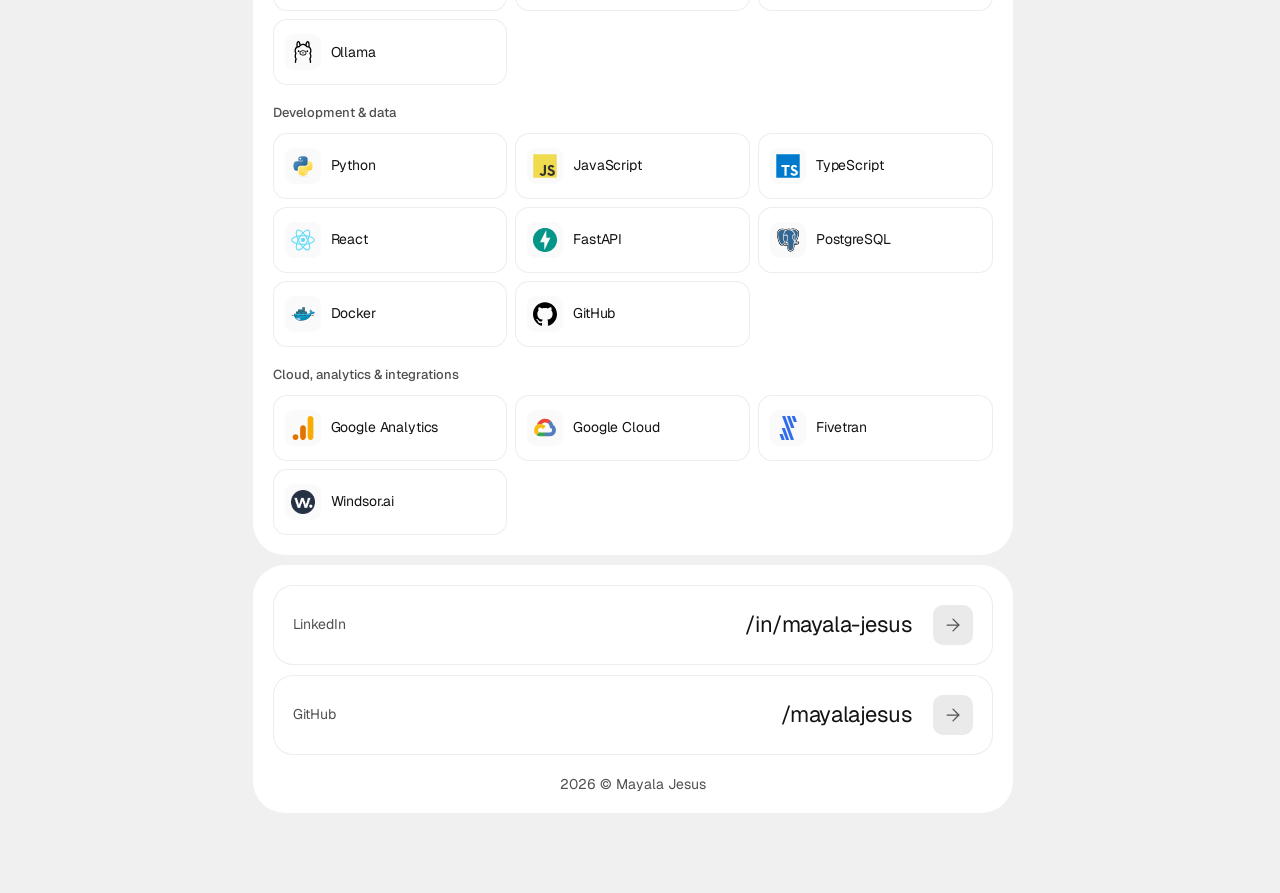
==== commit 63a94a8e: "Match project outcome card to shared inset design" ====
--- a/projects/document-pipeline/index.html
+++ b/projects/document-pipeline/index.html
@@ -16,8 +16,8 @@
       }
     } catch { /* The light theme works without storage. */ }
   </script>
-  <script type="module" crossorigin src="/assets/index-BShsCQft.js"></script>
-  <link rel="stylesheet" crossorigin href="/assets/index-BVHA77Xv.css">
+  <script type="module" crossorigin src="/assets/index-IIzpTozM.js"></script>
+  <link rel="stylesheet" crossorigin href="/assets/index-De2ZmxkV.css">
 <link rel="canonical" href="https://mayalajesus.github.io/projects/document-pipeline/"/>
 <meta property="og:title" content="Document Pipeline — Mayala Jesus"/>
 <meta property="og:description" content="Turn scanned physician documents into structured records with local AI, validation and human review."/>
--- a/assets/index-De2ZmxkV.css
+++ b/assets/index-De2ZmxkV.css
@@ -0,0 +1 @@
+@font-face{font-family:Geist;src:url(/fonts/geist-regular.woff2) format("woff2");font-weight:400;font-display:swap}@font-face{font-family:Geist;src:url(/fonts/geist-medium.woff2) format("woff2");font-weight:500;font-display:swap}:root{scrollbar-gutter:stable;color-scheme:light;--bg: #f0f0f0;--panel: #fff;--chip: #eaeaea;--line: #ededed;--fg: #141414;--muted: #505050;--hover: #e3e3e3;--green: #00ce65;font:400 16px/1.4 Geist,Arial,sans-serif;color:var(--fg);background:var(--bg);-webkit-font-smoothing:antialiased}:root[data-theme=dark]{color-scheme:dark;--bg: #141414;--panel: #1f1f1f;--chip: #303030;--line: #303030;--fg: #fff;--muted: #b3b3b3;--hover: #383838}*{box-sizing:border-box}body,p,h1,h2,h3,dl,dd{margin:0}a,button{color:inherit;font:inherit}a{text-decoration:none}button{cursor:pointer}a:focus-visible,button:focus-visible{outline:2px solid #678dae;outline-offset:3px}.portfolio{width:min(760px,calc(100% - 20px));margin:80px auto;display:grid;gap:10px}.card,.location-bar{background:var(--panel);border-radius:32px;padding:20px;min-width:0}.location-bar,.location-bar span,.status,.button,.actions,.project-footer,.entry-meta,.entry-meta span,.tool,.contact-row,.repo-link{display:flex;align-items:center}.location-bar{justify-content:space-between;height:60px;font-size:14px;color:var(--muted)}.location-bar span{gap:5px}.location-bar .clock{gap:8px}.location-bar svg{width:20px;height:20px}.clock time{font-variant-numeric:tabular-nums}.button{color:var(--fg);border:1px solid var(--line);background:var(--panel);justify-content:center;gap:5px;border-radius:32px;padding:9px 20px;min-height:42px;transition:background .2s}.button svg{width:20px;height:20px;color:var(--muted);stroke-width:1.5}.button:hover,.project:hover .arrow,.contact-row:hover .arrow,.case-back:hover{background:var(--hover)}.clock .button{position:relative;min-height:20px;width:20px;padding:0;border:0;background:transparent}.clock .button:before{content:"";position:absolute;top:-10px;right:-6px;bottom:-10px;left:-6px}.profile{display:flex;gap:40px;align-items:stretch}.portrait{width:200px;height:200px;border-radius:20px;object-fit:cover;filter:grayscale(1)}.identity{min-width:0;display:flex;flex-direction:column;flex:1;align-items:flex-start}.status,small,.entry-meta{font-size:14px;line-height:1.3;color:var(--muted)}.status{gap:5px;margin-bottom:20px}.status i{width:8px;height:8px;border-radius:50%;background:var(--green)}h1{font-size:46px;letter-spacing:-.02em;line-height:1.1;font-weight:400}.role,h3,.project-footer strong,.contact-row strong,.tool strong{font-size:22px;font-weight:400;line-height:1.2;letter-spacing:-.02em}.role{color:var(--muted);margin-top:5px}.actions{gap:10px;flex-wrap:wrap;padding-top:40px;margin-top:auto}h2{justify-self:start;width:fit-content;font-size:14px;font-weight:500;line-height:1.2;border-radius:10px;padding:10px;background:var(--chip)}.section,.overview,.projects,.experience,.case-section{display:grid;gap:20px}.overview p,.inset p,.case-section p{font-size:16px;line-height:1.4;letter-spacing:-.01px;color:var(--muted)}.project-grid,.tool-grid,.case-facts{display:grid;grid-template-columns:repeat(2,minmax(0,1fr));gap:10px}.project,.inset{display:block;padding:20px;border-radius:20px;box-shadow:inset 0 0 0 1px var(--line);min-width:0}.project{border-radius:22px}.project-cover,.project .trackify-cover{display:block;width:100%;aspect-ratio:4/3;border-radius:10px;object-fit:cover;overflow:hidden}.project-footer{margin-top:20px;justify-content:space-between;gap:10px}.project-footer strong,.project-footer small,.tool strong,.tool small{display:block}.arrow{flex:none;width:40px;height:40px;border-radius:10px;color:var(--muted);background:var(--chip);display:grid;place-items:center;transition:background .2s}.arrow svg{width:20px;height:20px;stroke-width:1.5}.experience{gap:10px}.experience h2{margin-bottom:10px}.experience-entry{display:flex;gap:20px;align-items:flex-start}.company-icon{flex:none;display:grid;place-items:center;width:40px;height:40px;border-radius:10px;color:var(--fg);background:var(--chip)}.inset h3{margin:5px 0 0}.inset p,.entry-meta{margin-top:20px}.entry-meta{gap:8px 20px;flex-wrap:wrap}.entry-meta span{gap:5px}.entry-meta svg{width:16px;height:16px}.tool-group>h3{font-size:13px;color:var(--muted);font-weight:500;letter-spacing:0;margin-bottom:12px}.tool-group .tool-grid{list-style:none;padding:0;margin:0;grid-template-columns:repeat(3,minmax(0,1fr));gap:8px}.tool{display:flex;gap:10px;min-height:66px;padding:12px;border-radius:14px;transition:background .2s}.tool:hover{background:var(--hover)}.tool-logo{display:grid;place-items:center;flex:none;width:36px;height:36px;padding:6px;border-radius:9px;background:#fafafa;color:#222}.tool-logo img,.tool-logo svg{display:block;width:24px;height:24px;object-fit:contain}.tool-group .tool strong{font-size:14px;letter-spacing:-.01em;line-height:1.25;overflow-wrap:anywhere}.contact-list{display:grid;gap:10px}.contact-row{display:flex;gap:20px}.contact-row strong{flex:1;text-align:right}.copyright{text-align:center;margin-top:10px}.certification-grid{display:grid;grid-template-columns:repeat(2,minmax(0,1fr));gap:10px}.certification{display:flex;flex-direction:column;align-items:flex-start}.certification h3{font-size:18px;line-height:1.3;letter-spacing:-.01em}.certification .entry-meta{margin-top:12px;gap:6px 12px}.certification .source-link{margin-top:auto;padding-top:16px;font-size:14px}@media(max-width:600px){.certification-grid{grid-template-columns:1fr}}.case-header .case-facts{display:grid;gap:20px}.case-facts dt,.inset .fact-title{font-size:14px;font-weight:500;line-height:1.2;margin:0}.case-facts dd,.fact-title+p{margin:0;color:var(--muted)}.case-back{color:var(--muted)}.case-cover{padding:0;overflow:hidden}.case-cover .trackify-cover{border-radius:inherit}.repo-link{gap:8px;justify-content:space-between}.tech-list{display:flex;flex-wrap:wrap;gap:6px;list-style:none;padding:0;margin:18px 0 0}.tech-list li{font-size:12px;color:var(--muted);border:1px solid var(--line);border-radius:7px;padding:5px 8px}.flow-steps{list-style:none;padding:0;margin:0;display:grid;gap:10px}.flow-steps li{display:flex;align-items:center;gap:12px;color:var(--muted);font-size:15px}.flow-steps li>span{display:grid;place-items:center;width:32px;height:32px;flex:none;border-radius:8px;background:var(--chip);font-size:12px}.evidence-list{display:grid;gap:10px}.evidence-list h3{font-size:18px;margin:0}.evidence-list p{margin-top:10px}.source-link{display:inline-flex;align-items:center;gap:6px;margin-top:14px;font-size:14px;text-decoration:underline;text-underline-offset:3px}.case-section .evidence-note{font-size:13px}.case-section .sample-note{font-size:13px;line-height:1.5}.walkthrough-controls{display:flex;gap:8px;flex-wrap:wrap}.walkthrough-controls button{display:inline-flex;align-items:center;justify-content:center;gap:8px;background:var(--panel);border:1px solid var(--line);border-radius:10px;padding:10px 12px;font-size:14px;min-height:44px}.walkthrough-controls button[aria-pressed=true]{background:var(--fg);color:var(--panel);border-color:var(--fg)}.walkthrough-panel h3,.walkthrough-panel p{margin-top:12px}.walkthrough-icon{color:var(--muted)}.sample-fields{display:grid;margin-top:24px}.sample-fields>div{display:grid;grid-template-columns:1fr 1.5fr;gap:12px;border-top:1px solid var(--line);padding:12px 0;font-size:14px}.sample-fields dt{color:var(--muted)}.sample-fields dd{overflow-wrap:anywhere}.automation-cover{display:block;width:100%;height:auto;aspect-ratio:4/3;object-fit:contain;overflow:hidden;border-radius:10px;background:#f6f6f4}.case-cover .automation-cover{border-radius:inherit}.workflow-gallery{display:block;min-width:0;padding:24px}.gallery-heading,.gallery-navigation,.gallery-lightbox-heading{display:flex;justify-content:space-between;align-items:center;gap:16px}.gallery-eyebrow{display:block;font-size:11px;text-transform:uppercase;letter-spacing:.12em;color:var(--muted);margin-bottom:8px}.gallery-heading h2{margin:0;padding:0;background:none;font-size:21px;letter-spacing:-.03em}.gallery-count{font-size:13px;font-variant-numeric:tabular-nums}.gallery-count>span{color:var(--muted)}.gallery-track{display:grid;grid-auto-flow:column;grid-auto-columns:100%;gap:16px;overflow-x:auto;overscroll-behavior-x:contain;scroll-snap-type:x mandatory;scrollbar-width:none;margin-top:22px;border-radius:14px}.gallery-track::-webkit-scrollbar{display:none}.gallery-slide{min-width:0;margin:0;scroll-snap-align:start;scroll-snap-stop:always}.gallery-image-button{position:relative;display:grid;place-items:center;width:100%;aspect-ratio:2 / 1;padding:16px;overflow:hidden;border:1px solid #e5e8ea;border-radius:14px;background:#f8fafb;cursor:zoom-in}.gallery-image-button img{display:block;position:absolute;top:16px;right:16px;bottom:16px;left:16px;width:calc(100% - 32px);height:calc(100% - 32px);object-fit:contain}.gallery-expand{display:flex;align-items:center;gap:6px;position:absolute;bottom:10px;right:10px;padding:7px 9px;font-size:11px;color:#30383a;background:#fffffff2;border:1px solid #dfe3e5;border-radius:8px;box-shadow:0 2px 10px #00000008}.gallery-slide figcaption{padding:18px 2px 0}.gallery-slide figcaption h3{font-size:17px;margin:0;line-height:1.35;letter-spacing:-.02em}.gallery-slide figcaption p{font-size:14px;margin:8px 0 0;color:var(--muted);line-height:1.6}.gallery-navigation{margin-top:18px}.gallery-dots,.gallery-arrows{display:flex;align-items:center;gap:6px}.gallery-dots button{display:grid;place-items:center;width:28px;height:36px;padding:0;border:0;background:transparent;cursor:pointer}.gallery-dots button span{height:5px;width:5px;border-radius:10px;background:var(--muted);opacity:.45;transition:width .2s,opacity .2s}.gallery-dots button[aria-current] span{width:22px;opacity:1;background:var(--fg)}.gallery-arrows button,.gallery-close{display:grid;place-items:center;width:40px;height:40px;border:1px solid var(--line);background:var(--chip);border-radius:12px;color:var(--fg);cursor:pointer}.gallery-arrows button:disabled{opacity:.25;cursor:default}.gallery-arrows button:not(:disabled):hover,.gallery-close:hover{background:var(--hover)}.gallery-note{margin:16px 0 0;font-size:11px;color:var(--muted);line-height:1.5}.gallery-track:focus-visible,.workflow-gallery button:focus-visible,.gallery-close:focus-visible{outline:2px solid var(--fg);outline-offset:-2px}.gallery-lightbox-overlay{position:fixed;top:0;right:0;bottom:0;left:0;z-index:100;background:#080b0dd9;-webkit-backdrop-filter:blur(6px);backdrop-filter:blur(6px)}.gallery-lightbox{position:fixed;top:50%;left:50%;transform:translate(-50%,-50%);z-index:101;width:min(1400px,94vw);max-height:92dvh;overflow-y:auto;padding:22px;border:1px solid var(--line);border-radius:22px;background:var(--panel);color:var(--fg);box-shadow:0 30px 100px #0008}.gallery-lightbox-heading{margin-bottom:20px}.gallery-lightbox-heading h2{margin:0;font-size:20px;background:none;padding:0}.gallery-close{flex:none}.gallery-lightbox>img{display:block;width:100%;max-height:65dvh;object-fit:contain;border-radius:12px;background:#f8fafb}.gallery-lightbox>p{color:var(--muted);margin-top:16px;font-size:14px}@media(max-width:480px){.workflow-gallery{padding:18px}.gallery-image-button{aspect-ratio:1.5;padding:8px}.gallery-image-button img{top:8px;right:8px;bottom:8px;left:8px;width:calc(100% - 16px);height:calc(100% - 16px)}.gallery-track{margin-top:18px}.gallery-slide figcaption h3{font-size:16px}.gallery-lightbox{padding:14px;border-radius:16px}.gallery-lightbox-heading h2{font-size:17px}}@media(min-width:810px)and (max-width:1199px){.portfolio{margin-top:150px}}@media(max-width:809px){.portfolio{margin:10px auto}.profile{flex-direction:row;gap:20px;align-items:flex-start}.portrait{width:120px;height:120px;flex:none}.identity{align-items:flex-start;text-align:left}.status{margin-bottom:10px}h1{font-size:32px}.role,h3,.project-footer strong,.tool strong,.contact-row strong{font-size:18px}.actions{width:100%;padding-top:20px;flex-direction:row}.actions .button{font-size:14px;padding:9px 12px}.tool-grid,.project-grid{grid-template-columns:1fr}.experience-entry{flex-direction:column}.contact-row{gap:10px}}@media(max-width:480px){.tool-group .tool-grid{grid-template-columns:repeat(2,minmax(0,1fr))}.tool{gap:8px;padding:10px}.tool-logo{width:30px;height:30px;padding:4px}.tool-logo img,.tool-logo svg{width:22px;height:22px}.tool-group .tool strong{font-size:12px}.profile{position:relative;padding:20px}.portrait{position:absolute;top:20px;left:20px;width:72px;height:80px;border-radius:14px}.identity{width:100%;min-height:150px}.identity>.status,.identity>h1,.identity>.role{margin-left:88px}.identity>h1{font-size:26px}.identity>.status{font-size:12px;margin-bottom:6px}.identity>.role{font-size:16px}.actions{padding-top:24px;gap:8px}.actions .button{flex:1;padding:9px 10px}.case-facts{grid-template-columns:1fr}.contact-row{flex-wrap:wrap}.contact-row strong{font-size:16px;overflow-wrap:anywhere}}@media(prefers-reduced-motion:reduce){*,*:before,*:after{transition-duration:0s!important}}.trackify-cover{display:block;position:relative;width:100%;aspect-ratio:4 / 3;container-type:inline-size;overflow:hidden;isolation:isolate;border-radius:7px;background:#7e3bed}.trackify-art{position:absolute;top:0;right:0;bottom:0;left:0;overflow:hidden;background:radial-gradient(ellipse at 100% 100%,#baa4ff 0,transparent 64%),linear-gradient(142deg,#43208b,#7940e6 48%,#9870f1)}.trackify-art:before{content:"";position:absolute;width:112cqw;height:86cqw;top:-67cqw;right:-65cqw;border:1px solid rgb(255 255 255 / .19);border-radius:50%;box-shadow:0 0 0 4cqw #ffffff0e,0 0 0 9cqw #ffffff0b;transform:rotate(-32deg)}.trackify-wordmark{position:absolute;top:6.7cqw;left:7cqw;width:34cqw;filter:brightness(0) invert(1)}.trackify-sheet,.trackify-timer{position:absolute;transform:rotate(-5deg);border:1px solid rgb(255 255 255 / .9)}.trackify-sheet{top:25.5cqw;left:7cqw;width:110cqw;padding:4.5cqw 4cqw 6cqw;border-radius:5cqw;background:#f8f8f8;box-shadow:0 4cqw 7cqw #21045473}.interface-crop{position:relative;display:block;overflow:hidden}.interface-crop img{display:block;max-width:none;height:auto}.tracker-title{display:block;color:#1b1b1b;font-size:7cqw;font-weight:550;line-height:8.4cqw;letter-spacing:-.32cqw}.tracker-history{display:grid;gap:2.1cqw;margin-top:3.6cqw;padding:2.7cqw 3.3cqw;border:1px solid #e6e6e8;border-radius:3.5cqw;background:#fff}.tracker-entry{width:60cqw;min-height:12cqw;color:#1b1b1b;font-size:4.5cqw;font-weight:550;line-height:6cqw}.entry-count{display:block;color:#686871;font-size:3.5cqw;font-weight:400;line-height:5cqw}.tracker-entry+.tracker-entry{box-sizing:content-box;border-top:1px solid #e7e7ea}.trackify-timer{top:19.5cqw;right:3cqw;width:52cqw;padding:1.8cqw 2.4cqw;border-radius:20cqw;background:#fff;box-shadow:0 1.3cqw 3.2cqw #321d5e38}.timer-controls{width:100%}
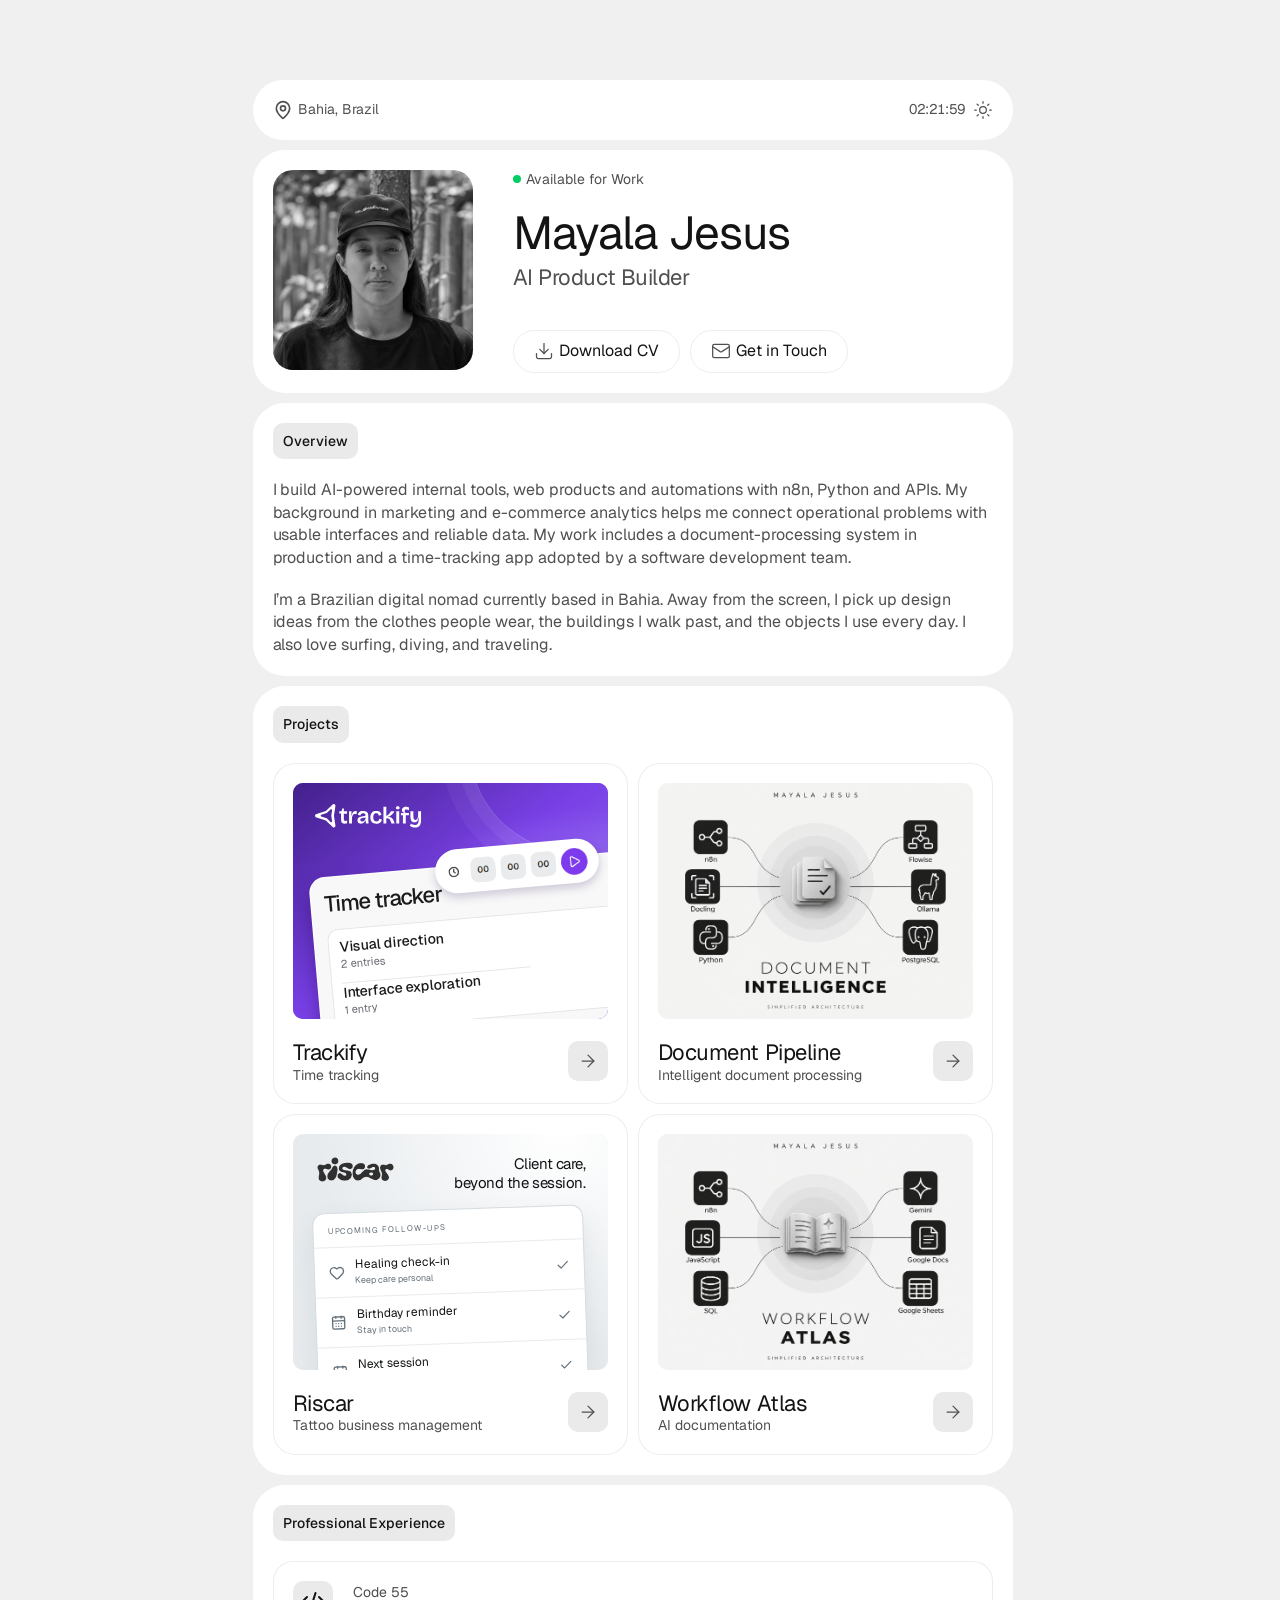
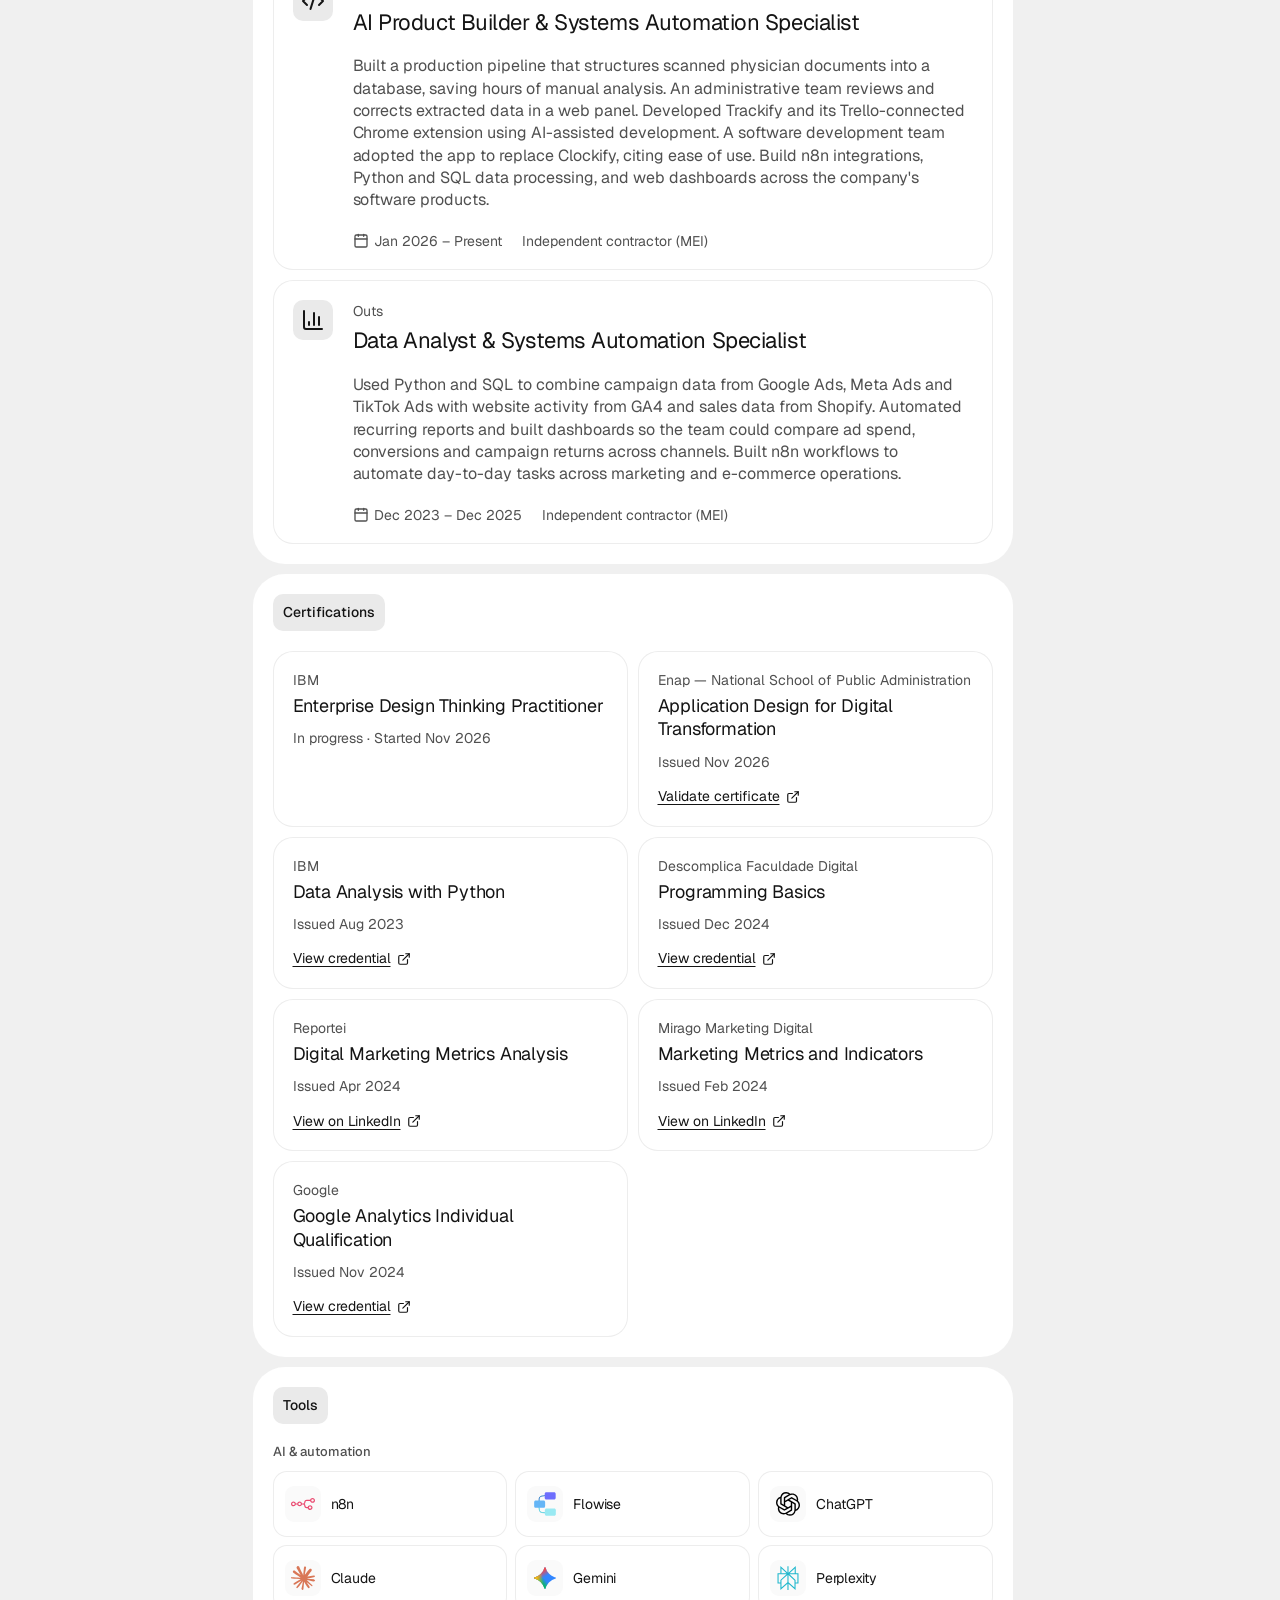
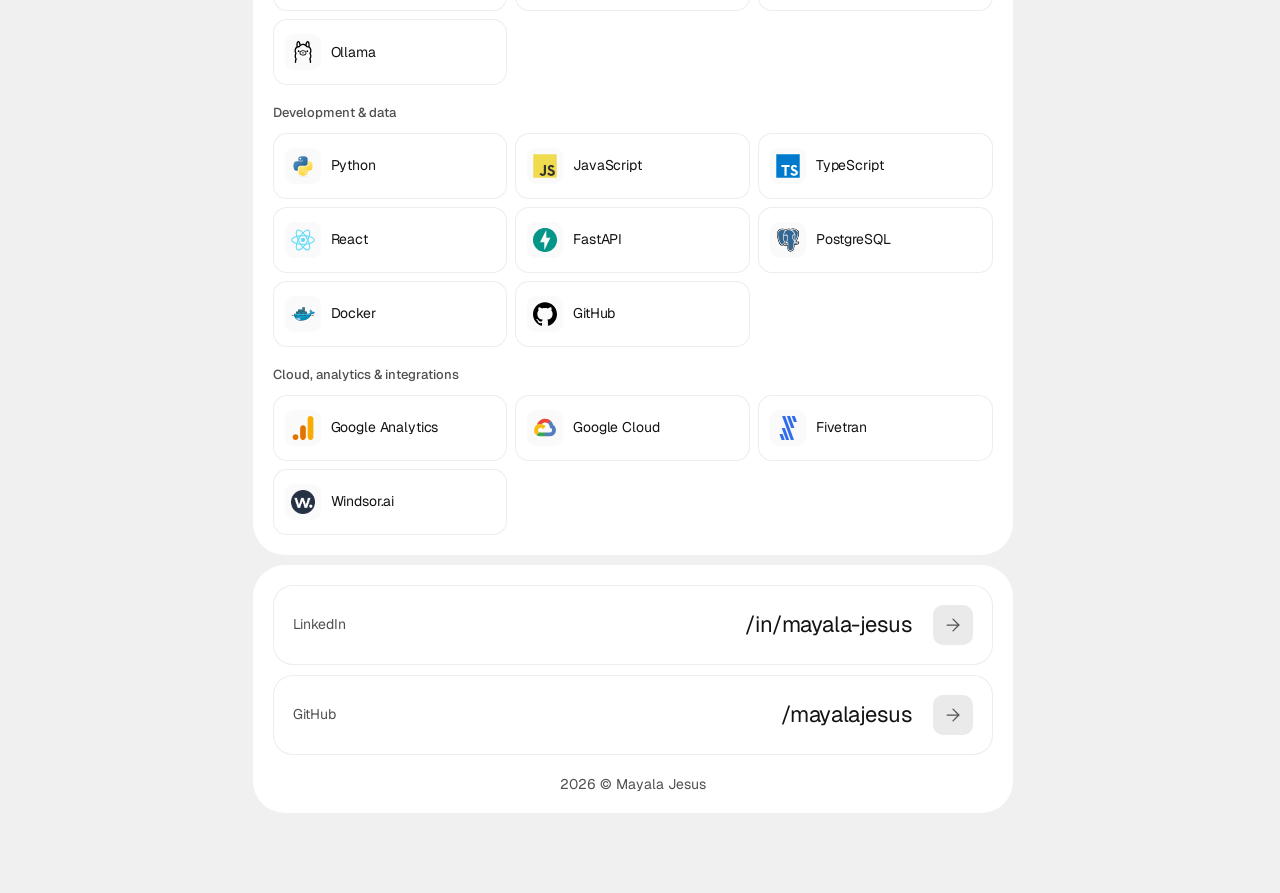
==== commit 8dbc72f1: "Replace Monthly Reporting with Riscar product case" ====
--- a/projects/document-pipeline/index.html
+++ b/projects/document-pipeline/index.html
@@ -16,8 +16,8 @@
       }
     } catch { /* The light theme works without storage. */ }
   </script>
-  <script type="module" crossorigin src="/assets/index-IIzpTozM.js"></script>
-  <link rel="stylesheet" crossorigin href="/assets/index-De2ZmxkV.css">
+  <script type="module" crossorigin src="/assets/index-qf1WA1E_.js"></script>
+  <link rel="stylesheet" crossorigin href="/assets/index-DLi4KAmA.css">
 <link rel="canonical" href="https://mayalajesus.github.io/projects/document-pipeline/"/>
 <meta property="og:title" content="Document Pipeline — Mayala Jesus"/>
 <meta property="og:description" content="Turn scanned physician documents into structured records with local AI, validation and human review."/>
--- a/assets/index-DLi4KAmA.css
+++ b/assets/index-DLi4KAmA.css
@@ -0,0 +1 @@
+@font-face{font-family:Geist;src:url(/fonts/geist-regular.woff2) format("woff2");font-weight:400;font-display:swap}@font-face{font-family:Geist;src:url(/fonts/geist-medium.woff2) format("woff2");font-weight:500;font-display:swap}:root{scrollbar-gutter:stable;color-scheme:light;--bg: #f0f0f0;--panel: #fff;--chip: #eaeaea;--line: #ededed;--fg: #141414;--muted: #505050;--hover: #e3e3e3;--green: #00ce65;font:400 16px/1.4 Geist,Arial,sans-serif;color:var(--fg);background:var(--bg);-webkit-font-smoothing:antialiased}:root[data-theme=dark]{color-scheme:dark;--bg: #141414;--panel: #1f1f1f;--chip: #303030;--line: #303030;--fg: #fff;--muted: #b3b3b3;--hover: #383838}*{box-sizing:border-box}body,p,h1,h2,h3,dl,dd{margin:0}a,button{color:inherit;font:inherit}a{text-decoration:none}button{cursor:pointer}a:focus-visible,button:focus-visible{outline:2px solid #678dae;outline-offset:3px}.portfolio{width:min(760px,calc(100% - 20px));margin:80px auto;display:grid;gap:10px}.card,.location-bar{background:var(--panel);border-radius:32px;padding:20px;min-width:0}.location-bar,.location-bar span,.status,.button,.actions,.project-footer,.entry-meta,.entry-meta span,.tool,.contact-row,.repo-link{display:flex;align-items:center}.location-bar{justify-content:space-between;height:60px;font-size:14px;color:var(--muted)}.location-bar span{gap:5px}.location-bar .clock{gap:8px}.location-bar svg{width:20px;height:20px}.clock time{font-variant-numeric:tabular-nums}.button{color:var(--fg);border:1px solid var(--line);background:var(--panel);justify-content:center;gap:5px;border-radius:32px;padding:9px 20px;min-height:42px;transition:background .2s}.button svg{width:20px;height:20px;color:var(--muted);stroke-width:1.5}.button:hover,.project:hover .arrow,.contact-row:hover .arrow,.case-back:hover{background:var(--hover)}.clock .button{position:relative;min-height:20px;width:20px;padding:0;border:0;background:transparent}.clock .button:before{content:"";position:absolute;top:-10px;right:-6px;bottom:-10px;left:-6px}.profile{display:flex;gap:40px;align-items:stretch}.portrait{width:200px;height:200px;border-radius:20px;object-fit:cover;filter:grayscale(1)}.identity{min-width:0;display:flex;flex-direction:column;flex:1;align-items:flex-start}.status,small,.entry-meta{font-size:14px;line-height:1.3;color:var(--muted)}.status{gap:5px;margin-bottom:20px}.status i{width:8px;height:8px;border-radius:50%;background:var(--green)}h1{font-size:46px;letter-spacing:-.02em;line-height:1.1;font-weight:400}.role,h3,.project-footer strong,.contact-row strong,.tool strong{font-size:22px;font-weight:400;line-height:1.2;letter-spacing:-.02em}.role{color:var(--muted);margin-top:5px}.actions{gap:10px;flex-wrap:wrap;padding-top:40px;margin-top:auto}h2{justify-self:start;width:fit-content;font-size:14px;font-weight:500;line-height:1.2;border-radius:10px;padding:10px;background:var(--chip)}.section,.overview,.projects,.experience,.case-section{display:grid;gap:20px}.overview p,.inset p,.case-section p{font-size:16px;line-height:1.4;letter-spacing:-.01px;color:var(--muted)}.project-grid,.tool-grid,.case-facts{display:grid;grid-template-columns:repeat(2,minmax(0,1fr));gap:10px}.project,.inset{display:block;padding:20px;border-radius:20px;box-shadow:inset 0 0 0 1px var(--line);min-width:0}.project{border-radius:22px}.project-cover,.project .trackify-cover{display:block;width:100%;aspect-ratio:4/3;border-radius:10px;object-fit:cover;overflow:hidden}.project-footer{margin-top:20px;justify-content:space-between;gap:10px}.project-footer strong,.project-footer small,.tool strong,.tool small{display:block}.arrow{flex:none;width:40px;height:40px;border-radius:10px;color:var(--muted);background:var(--chip);display:grid;place-items:center;transition:background .2s}.arrow svg{width:20px;height:20px;stroke-width:1.5}.experience{gap:10px}.experience h2{margin-bottom:10px}.experience-entry{display:flex;gap:20px;align-items:flex-start}.company-icon{flex:none;display:grid;place-items:center;width:40px;height:40px;border-radius:10px;color:var(--fg);background:var(--chip)}.inset h3{margin:5px 0 0}.inset p,.entry-meta{margin-top:20px}.entry-meta{gap:8px 20px;flex-wrap:wrap}.entry-meta span{gap:5px}.entry-meta svg{width:16px;height:16px}.tool-group>h3{font-size:13px;color:var(--muted);font-weight:500;letter-spacing:0;margin-bottom:12px}.tool-group .tool-grid{list-style:none;padding:0;margin:0;grid-template-columns:repeat(3,minmax(0,1fr));gap:8px}.tool{display:flex;gap:10px;min-height:66px;padding:12px;border-radius:14px;transition:background .2s}.tool:hover{background:var(--hover)}.tool-logo{display:grid;place-items:center;flex:none;width:36px;height:36px;padding:6px;border-radius:9px;background:#fafafa;color:#222}.tool-logo img,.tool-logo svg{display:block;width:24px;height:24px;object-fit:contain}.tool-group .tool strong{font-size:14px;letter-spacing:-.01em;line-height:1.25;overflow-wrap:anywhere}.contact-list{display:grid;gap:10px}.contact-row{display:flex;gap:20px}.contact-row strong{flex:1;text-align:right}.copyright{text-align:center;margin-top:10px}.certification-grid{display:grid;grid-template-columns:repeat(2,minmax(0,1fr));gap:10px}.certification{display:flex;flex-direction:column;align-items:flex-start}.certification h3{font-size:18px;line-height:1.3;letter-spacing:-.01em}.certification .entry-meta{margin-top:12px;gap:6px 12px}.certification .source-link{margin-top:auto;padding-top:16px;font-size:14px}@media(max-width:600px){.certification-grid{grid-template-columns:1fr}}.case-header .case-facts{display:grid;gap:20px}.case-facts dt,.inset .fact-title{font-size:14px;font-weight:500;line-height:1.2;margin:0}.case-facts dd,.fact-title+p{margin:0;color:var(--muted)}.case-back{color:var(--muted)}.case-cover{padding:0;overflow:hidden}.case-cover .trackify-cover{border-radius:inherit}.repo-link{gap:8px;justify-content:space-between}.tech-list{display:flex;flex-wrap:wrap;gap:6px;list-style:none;padding:0;margin:18px 0 0}.tech-list li{font-size:12px;color:var(--muted);border:1px solid var(--line);border-radius:7px;padding:5px 8px}.flow-steps{list-style:none;padding:0;margin:0;display:grid;gap:10px}.flow-steps li{display:flex;align-items:center;gap:12px;color:var(--muted);font-size:15px}.flow-steps li>span{display:grid;place-items:center;width:32px;height:32px;flex:none;border-radius:8px;background:var(--chip);font-size:12px}.evidence-list{display:grid;gap:10px}.evidence-list h3{font-size:18px;margin:0}.evidence-list p{margin-top:10px}.source-link{display:inline-flex;align-items:center;gap:6px;margin-top:14px;font-size:14px;text-decoration:underline;text-underline-offset:3px}.case-section .evidence-note{font-size:13px}.case-section .sample-note{font-size:13px;line-height:1.5}.walkthrough-controls{display:flex;gap:8px;flex-wrap:wrap}.walkthrough-controls button{display:inline-flex;align-items:center;justify-content:center;gap:8px;background:var(--panel);border:1px solid var(--line);border-radius:10px;padding:10px 12px;font-size:14px;min-height:44px}.walkthrough-controls button[aria-pressed=true]{background:var(--fg);color:var(--panel);border-color:var(--fg)}.walkthrough-panel h3,.walkthrough-panel p{margin-top:12px}.walkthrough-icon{color:var(--muted)}.sample-fields{display:grid;margin-top:24px}.sample-fields>div{display:grid;grid-template-columns:1fr 1.5fr;gap:12px;border-top:1px solid var(--line);padding:12px 0;font-size:14px}.sample-fields dt{color:var(--muted)}.sample-fields dd{overflow-wrap:anywhere}.automation-cover{display:block;width:100%;height:auto;aspect-ratio:4/3;object-fit:contain;overflow:hidden;border-radius:10px;background:#f6f6f4}.case-cover .automation-cover{border-radius:inherit}.riscar-cover{position:relative;display:block;width:100%;aspect-ratio:4/3;overflow:hidden;border-radius:10px;background:#e7ebee;color:#121416}.riscar-cover-art{position:absolute;top:0;right:0;bottom:0;left:0;background:radial-gradient(ellipse at 85% 0,#fff 0,transparent 65%)}.riscar-cover-logo{position:absolute;top:7%;left:7%;width:26%;height:16%;object-fit:contain;object-position:left}.riscar-cover-caption{position:absolute;top:9%;right:7%;font-size:clamp(11px,1.3vw,15px);line-height:1.25;letter-spacing:-.03em;text-align:right}.riscar-cover-screen{position:absolute;top:32%;left:7%;right:7%;border:1px solid #d5dce1;border-radius:12px;overflow:hidden;background:#fff;box-shadow:0 12px 24px #63707a20;transform:rotate(-2deg)}.riscar-cover-screen img{display:block;width:100%}.riscar-cover-label{display:block;padding:12px 14px 10px;font-size:8px;letter-spacing:.12em;color:#63707a}.riscar-task{display:flex;align-items:center;gap:10px;padding:10px 14px;border-top:1px solid #e7ebee;font-size:12px;line-height:1.2}.riscar-task>span{flex:1}.riscar-task small{display:block;font-size:9px;color:#63707a;margin-top:3px}.riscar-task>svg{color:#63707a;flex:none}.workflow-gallery{display:block;min-width:0;padding:24px}.gallery-heading,.gallery-navigation,.gallery-lightbox-heading{display:flex;justify-content:space-between;align-items:center;gap:16px}.gallery-eyebrow{display:block;font-size:11px;text-transform:uppercase;letter-spacing:.12em;color:var(--muted);margin-bottom:8px}.gallery-heading h2{margin:0;padding:0;background:none;font-size:21px;letter-spacing:-.03em}.gallery-count{font-size:13px;font-variant-numeric:tabular-nums}.gallery-count>span{color:var(--muted)}.gallery-track{display:grid;grid-auto-flow:column;grid-auto-columns:100%;gap:16px;overflow-x:auto;overscroll-behavior-x:contain;scroll-snap-type:x mandatory;scrollbar-width:none;margin-top:22px;border-radius:14px}.gallery-track::-webkit-scrollbar{display:none}.gallery-slide{min-width:0;margin:0;scroll-snap-align:start;scroll-snap-stop:always}.gallery-image-button{position:relative;display:grid;place-items:center;width:100%;aspect-ratio:2 / 1;padding:16px;overflow:hidden;border:1px solid #e5e8ea;border-radius:14px;background:#f8fafb;cursor:zoom-in}.gallery-image-button img{display:block;position:absolute;top:16px;right:16px;bottom:16px;left:16px;width:calc(100% - 32px);height:calc(100% - 32px);object-fit:contain}.product-gallery .gallery-image-button{aspect-ratio:1.25}.gallery-expand{display:flex;align-items:center;gap:6px;position:absolute;bottom:10px;right:10px;padding:7px 9px;font-size:11px;color:#30383a;background:#fffffff2;border:1px solid #dfe3e5;border-radius:8px;box-shadow:0 2px 10px #00000008}.gallery-slide figcaption{padding:18px 2px 0}.gallery-slide figcaption h3{font-size:17px;margin:0;line-height:1.35;letter-spacing:-.02em}.gallery-slide figcaption p{font-size:14px;margin:8px 0 0;color:var(--muted);line-height:1.6}.gallery-navigation{margin-top:18px}.gallery-dots,.gallery-arrows{display:flex;align-items:center;gap:6px}.gallery-dots button{display:grid;place-items:center;width:28px;height:36px;padding:0;border:0;background:transparent;cursor:pointer}.gallery-dots button span{height:5px;width:5px;border-radius:10px;background:var(--muted);opacity:.45;transition:width .2s,opacity .2s}.gallery-dots button[aria-current] span{width:22px;opacity:1;background:var(--fg)}.gallery-arrows button,.gallery-close{display:grid;place-items:center;width:40px;height:40px;border:1px solid var(--line);background:var(--chip);border-radius:12px;color:var(--fg);cursor:pointer}.gallery-arrows button:disabled{opacity:.25;cursor:default}.gallery-arrows button:not(:disabled):hover,.gallery-close:hover{background:var(--hover)}.gallery-note{margin:16px 0 0;font-size:11px;color:var(--muted);line-height:1.5}.gallery-track:focus-visible,.workflow-gallery button:focus-visible,.gallery-close:focus-visible{outline:2px solid var(--fg);outline-offset:-2px}.gallery-lightbox-overlay{position:fixed;top:0;right:0;bottom:0;left:0;z-index:100;background:#080b0dd9;-webkit-backdrop-filter:blur(6px);backdrop-filter:blur(6px)}.gallery-lightbox{position:fixed;top:50%;left:50%;transform:translate(-50%,-50%);z-index:101;width:min(1400px,94vw);max-height:92dvh;overflow-y:auto;padding:22px;border:1px solid var(--line);border-radius:22px;background:var(--panel);color:var(--fg);box-shadow:0 30px 100px #0008}.gallery-lightbox-heading{margin-bottom:20px}.gallery-lightbox-heading h2{margin:0;font-size:20px;background:none;padding:0}.gallery-close{flex:none}.gallery-lightbox>img{display:block;width:100%;max-height:65dvh;object-fit:contain;border-radius:12px;background:#f8fafb}.gallery-lightbox>p{color:var(--muted);margin-top:16px;font-size:14px}@media(max-width:480px){.workflow-gallery{padding:18px}.gallery-image-button{aspect-ratio:1.5;padding:8px}.gallery-image-button img{top:8px;right:8px;bottom:8px;left:8px;width:calc(100% - 16px);height:calc(100% - 16px)}.gallery-track{margin-top:18px}.gallery-slide figcaption h3{font-size:16px}.gallery-lightbox{padding:14px;border-radius:16px}.gallery-lightbox-heading h2{font-size:17px}}@media(min-width:810px)and (max-width:1199px){.portfolio{margin-top:150px}}@media(max-width:809px){.portfolio{margin:10px auto}.profile{flex-direction:row;gap:20px;align-items:flex-start}.portrait{width:120px;height:120px;flex:none}.identity{align-items:flex-start;text-align:left}.status{margin-bottom:10px}h1{font-size:32px}.role,h3,.project-footer strong,.tool strong,.contact-row strong{font-size:18px}.actions{width:100%;padding-top:20px;flex-direction:row}.actions .button{font-size:14px;padding:9px 12px}.tool-grid,.project-grid{grid-template-columns:1fr}.experience-entry{flex-direction:column}.contact-row{gap:10px}}@media(max-width:480px){.tool-group .tool-grid{grid-template-columns:repeat(2,minmax(0,1fr))}.tool{gap:8px;padding:10px}.tool-logo{width:30px;height:30px;padding:4px}.tool-logo img,.tool-logo svg{width:22px;height:22px}.tool-group .tool strong{font-size:12px}.profile{position:relative;padding:20px}.portrait{position:absolute;top:20px;left:20px;width:72px;height:80px;border-radius:14px}.identity{width:100%;min-height:150px}.identity>.status,.identity>h1,.identity>.role{margin-left:88px}.identity>h1{font-size:26px}.identity>.status{font-size:12px;margin-bottom:6px}.identity>.role{font-size:16px}.actions{padding-top:24px;gap:8px}.actions .button{flex:1;padding:9px 10px}.case-facts{grid-template-columns:1fr}.contact-row{flex-wrap:wrap}.contact-row strong{font-size:16px;overflow-wrap:anywhere}}@media(prefers-reduced-motion:reduce){*,*:before,*:after{transition-duration:0s!important}}.trackify-cover{display:block;position:relative;width:100%;aspect-ratio:4 / 3;container-type:inline-size;overflow:hidden;isolation:isolate;border-radius:7px;background:#7e3bed}.trackify-art{position:absolute;top:0;right:0;bottom:0;left:0;overflow:hidden;background:radial-gradient(ellipse at 100% 100%,#baa4ff 0,transparent 64%),linear-gradient(142deg,#43208b,#7940e6 48%,#9870f1)}.trackify-art:before{content:"";position:absolute;width:112cqw;height:86cqw;top:-67cqw;right:-65cqw;border:1px solid rgb(255 255 255 / .19);border-radius:50%;box-shadow:0 0 0 4cqw #ffffff0e,0 0 0 9cqw #ffffff0b;transform:rotate(-32deg)}.trackify-wordmark{position:absolute;top:6.7cqw;left:7cqw;width:34cqw;filter:brightness(0) invert(1)}.trackify-sheet,.trackify-timer{position:absolute;transform:rotate(-5deg);border:1px solid rgb(255 255 255 / .9)}.trackify-sheet{top:25.5cqw;left:7cqw;width:110cqw;padding:4.5cqw 4cqw 6cqw;border-radius:5cqw;background:#f8f8f8;box-shadow:0 4cqw 7cqw #21045473}.interface-crop{position:relative;display:block;overflow:hidden}.interface-crop img{display:block;max-width:none;height:auto}.tracker-title{display:block;color:#1b1b1b;font-size:7cqw;font-weight:550;line-height:8.4cqw;letter-spacing:-.32cqw}.tracker-history{display:grid;gap:2.1cqw;margin-top:3.6cqw;padding:2.7cqw 3.3cqw;border:1px solid #e6e6e8;border-radius:3.5cqw;background:#fff}.tracker-entry{width:60cqw;min-height:12cqw;color:#1b1b1b;font-size:4.5cqw;font-weight:550;line-height:6cqw}.entry-count{display:block;color:#686871;font-size:3.5cqw;font-weight:400;line-height:5cqw}.tracker-entry+.tracker-entry{box-sizing:content-box;border-top:1px solid #e7e7ea}.trackify-timer{top:19.5cqw;right:3cqw;width:52cqw;padding:1.8cqw 2.4cqw;border-radius:20cqw;background:#fff;box-shadow:0 1.3cqw 3.2cqw #321d5e38}.timer-controls{width:100%}
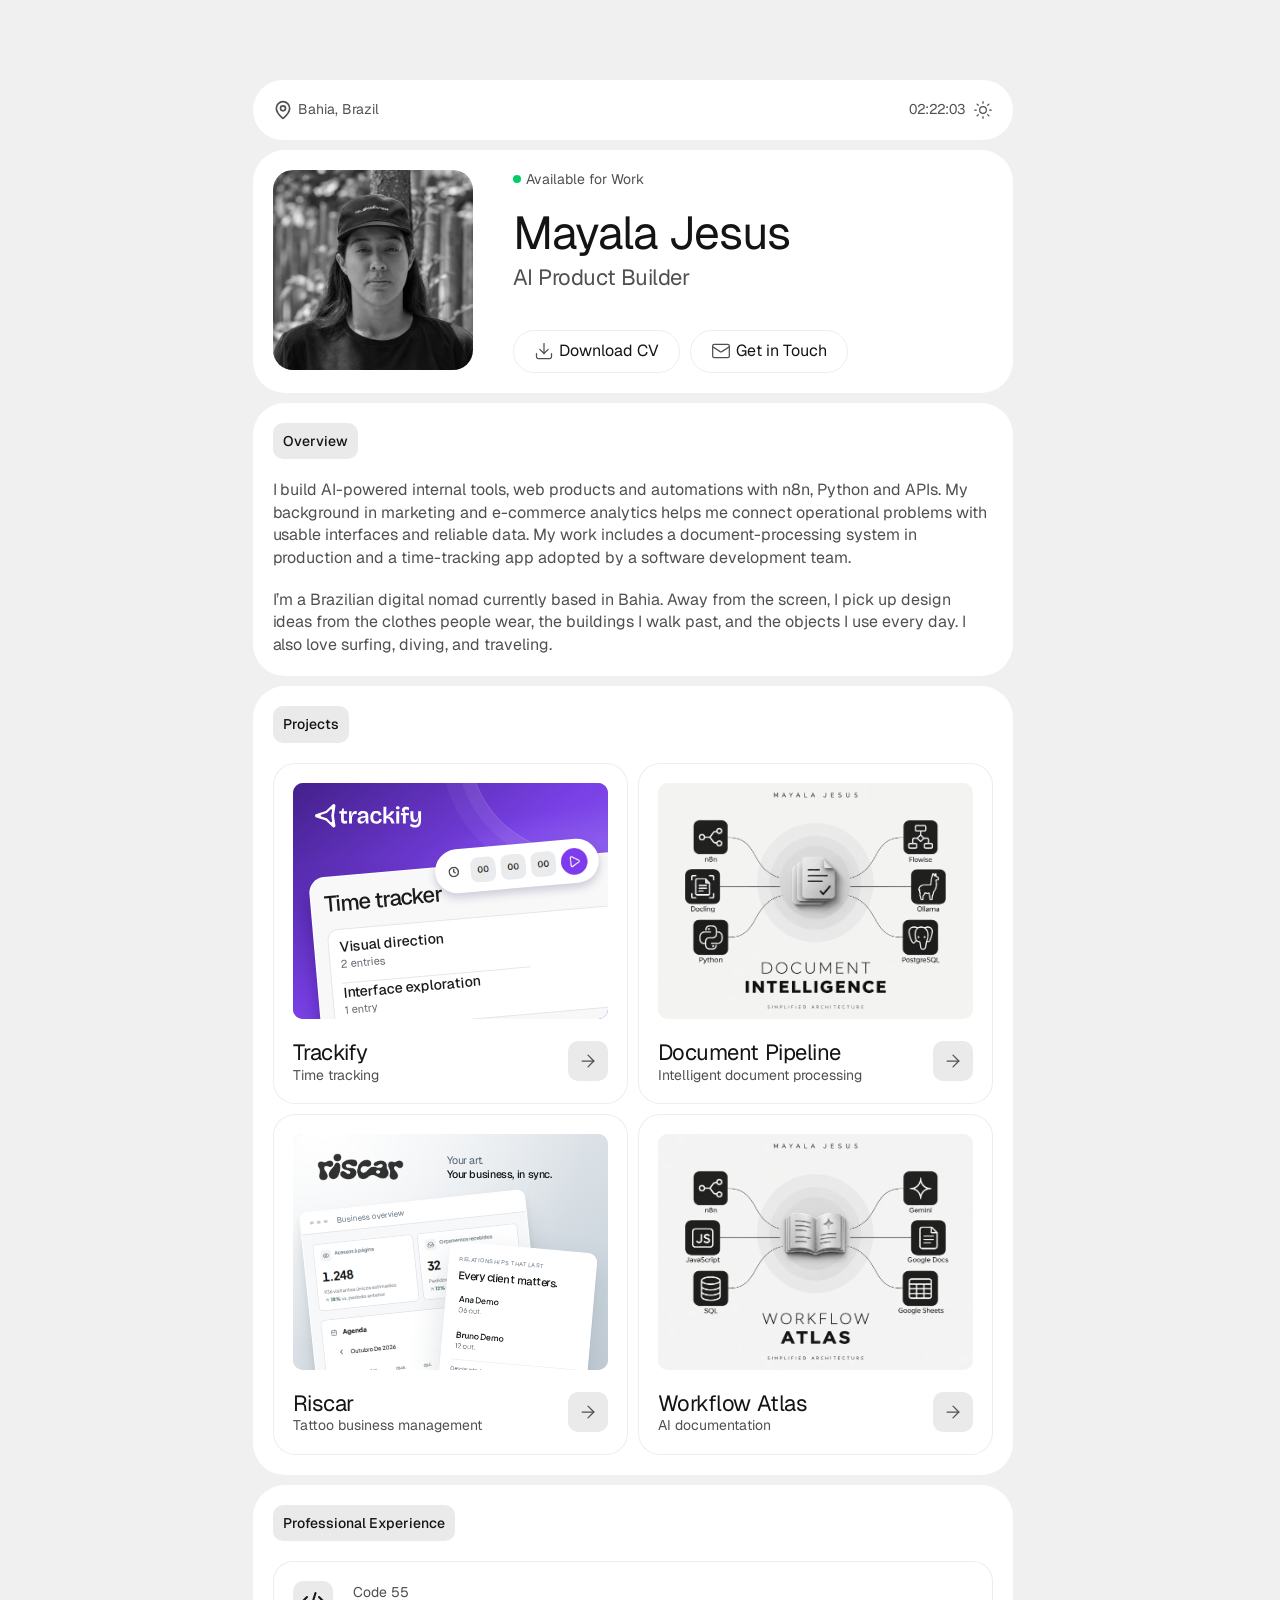
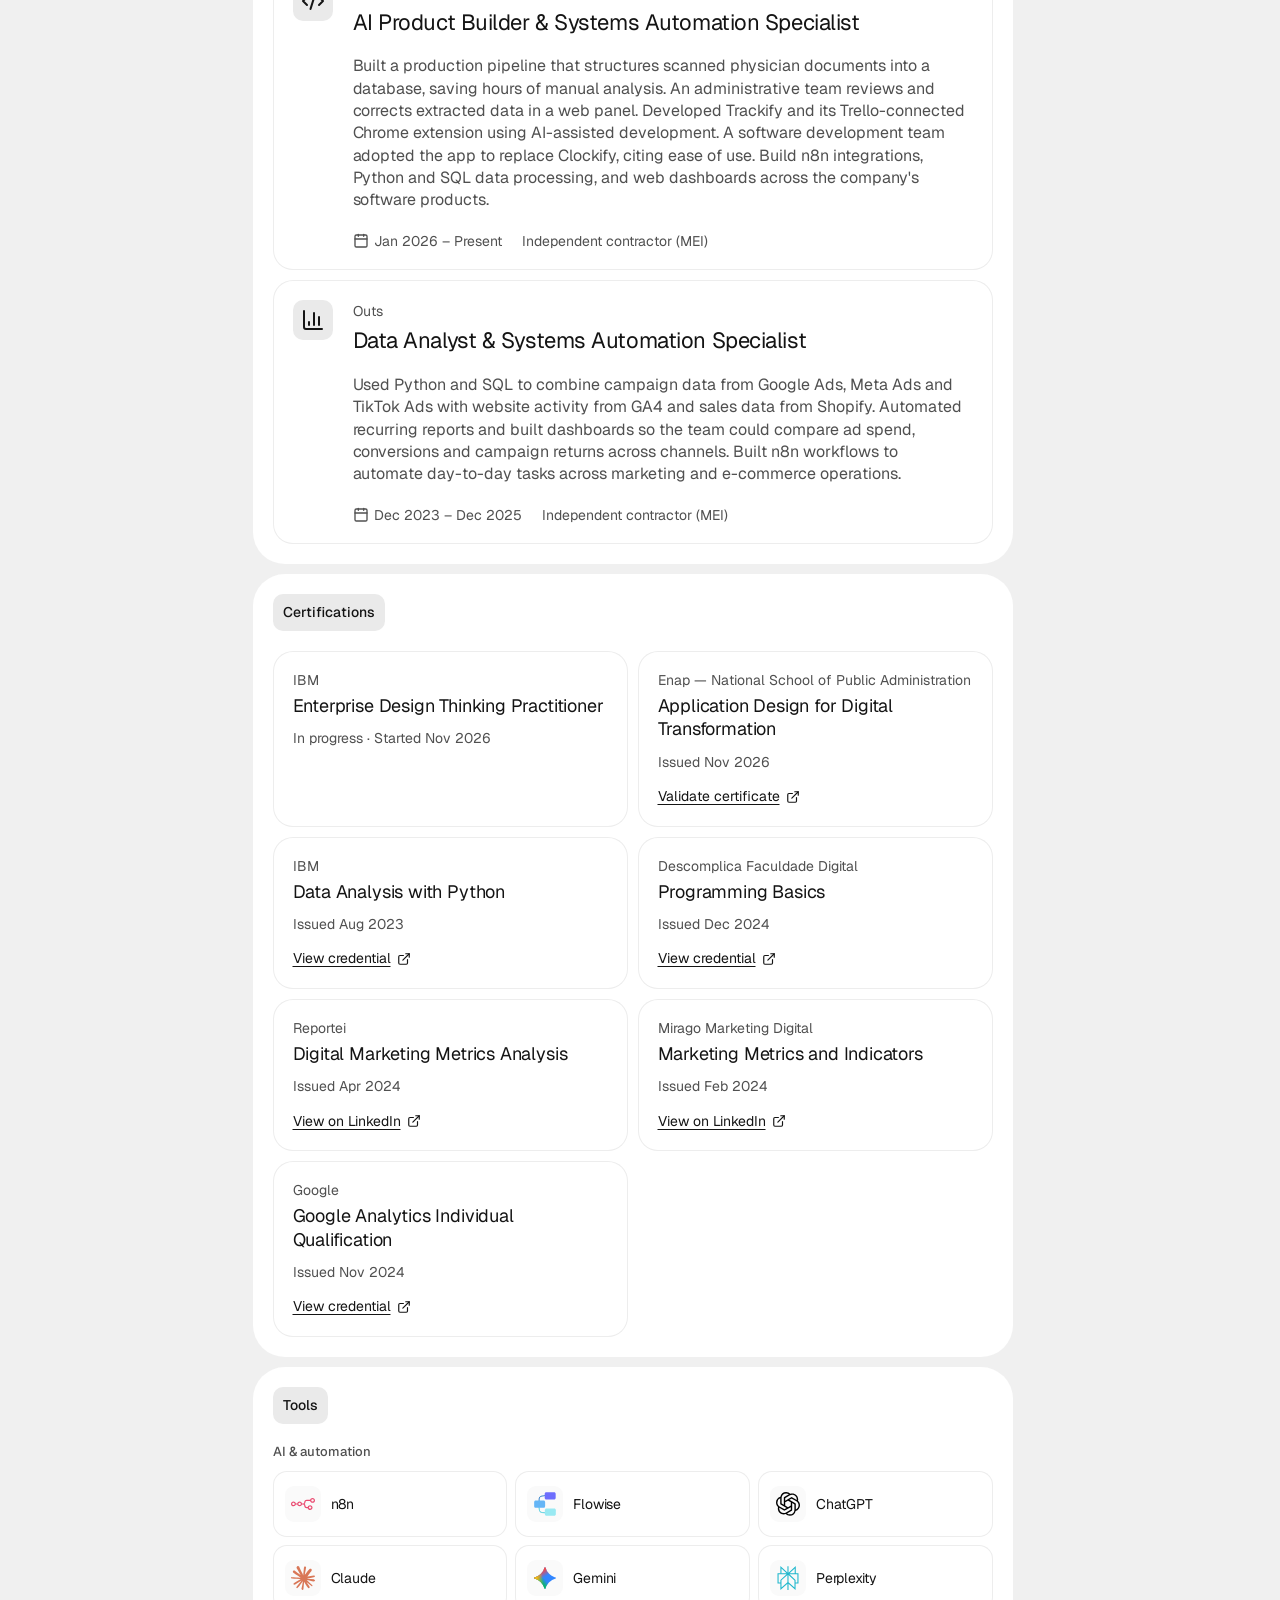
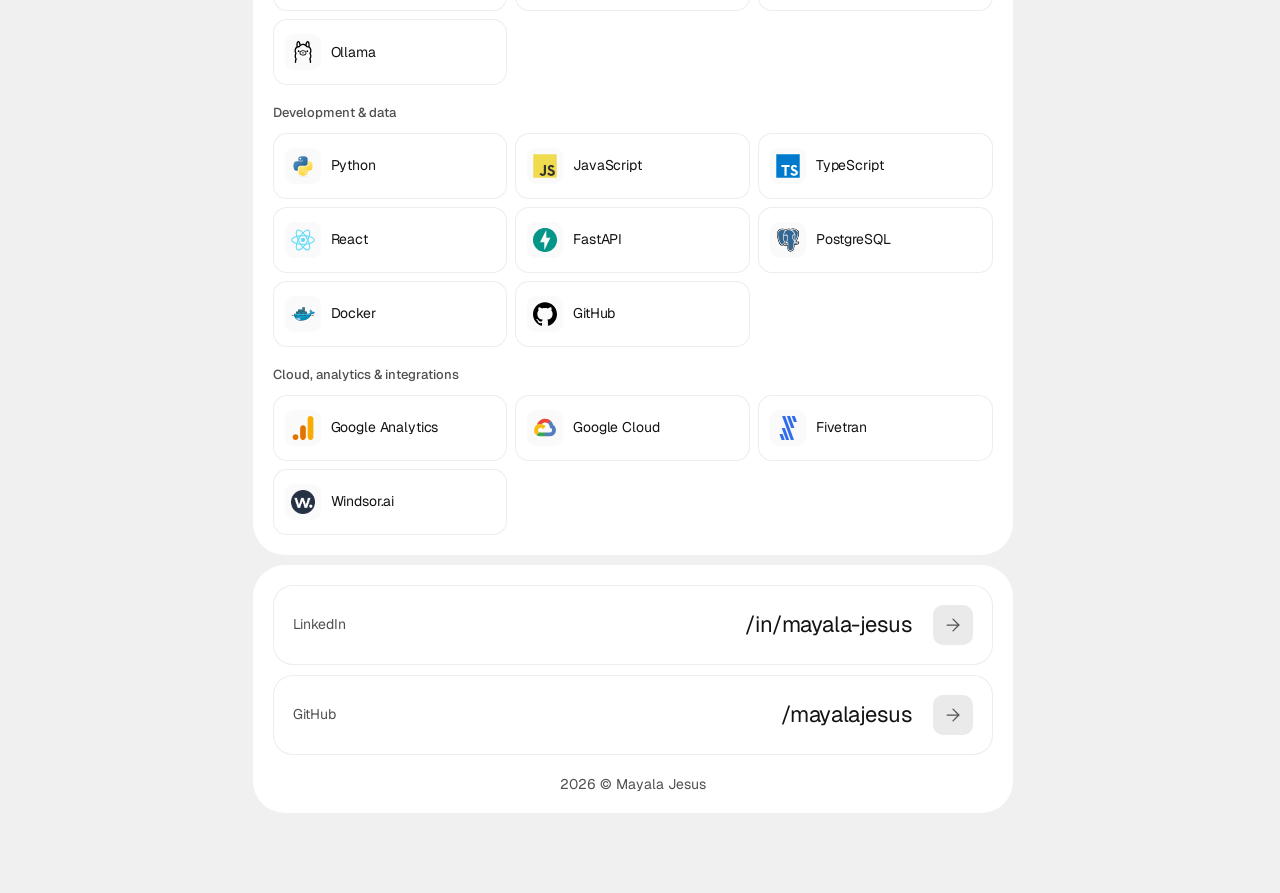
==== commit 28994bde: "Redesign Riscar cover around official product interface" ====
--- a/projects/document-pipeline/index.html
+++ b/projects/document-pipeline/index.html
@@ -16,8 +16,8 @@
       }
     } catch { /* The light theme works without storage. */ }
   </script>
-  <script type="module" crossorigin src="/assets/index-qf1WA1E_.js"></script>
-  <link rel="stylesheet" crossorigin href="/assets/index-DLi4KAmA.css">
+  <script type="module" crossorigin src="/assets/index-HNSsDZgN.js"></script>
+  <link rel="stylesheet" crossorigin href="/assets/index-DE9KO2sW.css">
 <link rel="canonical" href="https://mayalajesus.github.io/projects/document-pipeline/"/>
 <meta property="og:title" content="Document Pipeline — Mayala Jesus"/>
 <meta property="og:description" content="Turn scanned physician documents into structured records with local AI, validation and human review."/>
--- a/assets/index-DE9KO2sW.css
+++ b/assets/index-DE9KO2sW.css
@@ -0,0 +1 @@
+@font-face{font-family:Geist;src:url(/fonts/geist-regular.woff2) format("woff2");font-weight:400;font-display:swap}@font-face{font-family:Geist;src:url(/fonts/geist-medium.woff2) format("woff2");font-weight:500;font-display:swap}:root{scrollbar-gutter:stable;color-scheme:light;--bg: #f0f0f0;--panel: #fff;--chip: #eaeaea;--line: #ededed;--fg: #141414;--muted: #505050;--hover: #e3e3e3;--green: #00ce65;font:400 16px/1.4 Geist,Arial,sans-serif;color:var(--fg);background:var(--bg);-webkit-font-smoothing:antialiased}:root[data-theme=dark]{color-scheme:dark;--bg: #141414;--panel: #1f1f1f;--chip: #303030;--line: #303030;--fg: #fff;--muted: #b3b3b3;--hover: #383838}*{box-sizing:border-box}body,p,h1,h2,h3,dl,dd{margin:0}a,button{color:inherit;font:inherit}a{text-decoration:none}button{cursor:pointer}a:focus-visible,button:focus-visible{outline:2px solid #678dae;outline-offset:3px}.portfolio{width:min(760px,calc(100% - 20px));margin:80px auto;display:grid;gap:10px}.card,.location-bar{background:var(--panel);border-radius:32px;padding:20px;min-width:0}.location-bar,.location-bar span,.status,.button,.actions,.project-footer,.entry-meta,.entry-meta span,.tool,.contact-row,.repo-link{display:flex;align-items:center}.location-bar{justify-content:space-between;height:60px;font-size:14px;color:var(--muted)}.location-bar span{gap:5px}.location-bar .clock{gap:8px}.location-bar svg{width:20px;height:20px}.clock time{font-variant-numeric:tabular-nums}.button{color:var(--fg);border:1px solid var(--line);background:var(--panel);justify-content:center;gap:5px;border-radius:32px;padding:9px 20px;min-height:42px;transition:background .2s}.button svg{width:20px;height:20px;color:var(--muted);stroke-width:1.5}.button:hover,.project:hover .arrow,.contact-row:hover .arrow,.case-back:hover{background:var(--hover)}.clock .button{position:relative;min-height:20px;width:20px;padding:0;border:0;background:transparent}.clock .button:before{content:"";position:absolute;top:-10px;right:-6px;bottom:-10px;left:-6px}.profile{display:flex;gap:40px;align-items:stretch}.portrait{width:200px;height:200px;border-radius:20px;object-fit:cover;filter:grayscale(1)}.identity{min-width:0;display:flex;flex-direction:column;flex:1;align-items:flex-start}.status,small,.entry-meta{font-size:14px;line-height:1.3;color:var(--muted)}.status{gap:5px;margin-bottom:20px}.status i{width:8px;height:8px;border-radius:50%;background:var(--green)}h1{font-size:46px;letter-spacing:-.02em;line-height:1.1;font-weight:400}.role,h3,.project-footer strong,.contact-row strong,.tool strong{font-size:22px;font-weight:400;line-height:1.2;letter-spacing:-.02em}.role{color:var(--muted);margin-top:5px}.actions{gap:10px;flex-wrap:wrap;padding-top:40px;margin-top:auto}h2{justify-self:start;width:fit-content;font-size:14px;font-weight:500;line-height:1.2;border-radius:10px;padding:10px;background:var(--chip)}.section,.overview,.projects,.experience,.case-section{display:grid;gap:20px}.overview p,.inset p,.case-section p{font-size:16px;line-height:1.4;letter-spacing:-.01px;color:var(--muted)}.project-grid,.tool-grid,.case-facts{display:grid;grid-template-columns:repeat(2,minmax(0,1fr));gap:10px}.project,.inset{display:block;padding:20px;border-radius:20px;box-shadow:inset 0 0 0 1px var(--line);min-width:0}.project{border-radius:22px}.project-cover,.project .trackify-cover{display:block;width:100%;aspect-ratio:4/3;border-radius:10px;object-fit:cover;overflow:hidden}.project-footer{margin-top:20px;justify-content:space-between;gap:10px}.project-footer strong,.project-footer small,.tool strong,.tool small{display:block}.arrow{flex:none;width:40px;height:40px;border-radius:10px;color:var(--muted);background:var(--chip);display:grid;place-items:center;transition:background .2s}.arrow svg{width:20px;height:20px;stroke-width:1.5}.experience{gap:10px}.experience h2{margin-bottom:10px}.experience-entry{display:flex;gap:20px;align-items:flex-start}.company-icon{flex:none;display:grid;place-items:center;width:40px;height:40px;border-radius:10px;color:var(--fg);background:var(--chip)}.inset h3{margin:5px 0 0}.inset p,.entry-meta{margin-top:20px}.entry-meta{gap:8px 20px;flex-wrap:wrap}.entry-meta span{gap:5px}.entry-meta svg{width:16px;height:16px}.tool-group>h3{font-size:13px;color:var(--muted);font-weight:500;letter-spacing:0;margin-bottom:12px}.tool-group .tool-grid{list-style:none;padding:0;margin:0;grid-template-columns:repeat(3,minmax(0,1fr));gap:8px}.tool{display:flex;gap:10px;min-height:66px;padding:12px;border-radius:14px;transition:background .2s}.tool:hover{background:var(--hover)}.tool-logo{display:grid;place-items:center;flex:none;width:36px;height:36px;padding:6px;border-radius:9px;background:#fafafa;color:#222}.tool-logo img,.tool-logo svg{display:block;width:24px;height:24px;object-fit:contain}.tool-group .tool strong{font-size:14px;letter-spacing:-.01em;line-height:1.25;overflow-wrap:anywhere}.contact-list{display:grid;gap:10px}.contact-row{display:flex;gap:20px}.contact-row strong{flex:1;text-align:right}.copyright{text-align:center;margin-top:10px}.certification-grid{display:grid;grid-template-columns:repeat(2,minmax(0,1fr));gap:10px}.certification{display:flex;flex-direction:column;align-items:flex-start}.certification h3{font-size:18px;line-height:1.3;letter-spacing:-.01em}.certification .entry-meta{margin-top:12px;gap:6px 12px}.certification .source-link{margin-top:auto;padding-top:16px;font-size:14px}@media(max-width:600px){.certification-grid{grid-template-columns:1fr}}.case-header .case-facts{display:grid;gap:20px}.case-facts dt,.inset .fact-title{font-size:14px;font-weight:500;line-height:1.2;margin:0}.case-facts dd,.fact-title+p{margin:0;color:var(--muted)}.case-back{color:var(--muted)}.case-cover{padding:0;overflow:hidden}.case-cover .trackify-cover{border-radius:inherit}.repo-link{gap:8px;justify-content:space-between}.tech-list{display:flex;flex-wrap:wrap;gap:6px;list-style:none;padding:0;margin:18px 0 0}.tech-list li{font-size:12px;color:var(--muted);border:1px solid var(--line);border-radius:7px;padding:5px 8px}.flow-steps{list-style:none;padding:0;margin:0;display:grid;gap:10px}.flow-steps li{display:flex;align-items:center;gap:12px;color:var(--muted);font-size:15px}.flow-steps li>span{display:grid;place-items:center;width:32px;height:32px;flex:none;border-radius:8px;background:var(--chip);font-size:12px}.evidence-list{display:grid;gap:10px}.evidence-list h3{font-size:18px;margin:0}.evidence-list p{margin-top:10px}.source-link{display:inline-flex;align-items:center;gap:6px;margin-top:14px;font-size:14px;text-decoration:underline;text-underline-offset:3px}.case-section .evidence-note{font-size:13px}.case-section .sample-note{font-size:13px;line-height:1.5}.walkthrough-controls{display:flex;gap:8px;flex-wrap:wrap}.walkthrough-controls button{display:inline-flex;align-items:center;justify-content:center;gap:8px;background:var(--panel);border:1px solid var(--line);border-radius:10px;padding:10px 12px;font-size:14px;min-height:44px}.walkthrough-controls button[aria-pressed=true]{background:var(--fg);color:var(--panel);border-color:var(--fg)}.walkthrough-panel h3,.walkthrough-panel p{margin-top:12px}.walkthrough-icon{color:var(--muted)}.sample-fields{display:grid;margin-top:24px}.sample-fields>div{display:grid;grid-template-columns:1fr 1.5fr;gap:12px;border-top:1px solid var(--line);padding:12px 0;font-size:14px}.sample-fields dt{color:var(--muted)}.sample-fields dd{overflow-wrap:anywhere}.automation-cover{display:block;width:100%;height:auto;aspect-ratio:4/3;object-fit:contain;overflow:hidden;border-radius:10px;background:#f6f6f4}.case-cover .automation-cover{border-radius:inherit}.riscar-cover{position:relative;display:block;width:100%;aspect-ratio:4/3;overflow:hidden;border-radius:10px;background:#dce2e7;color:#121416;container-type:inline-size}.riscar-cover-art{position:absolute;top:0;right:0;bottom:0;left:0;background:radial-gradient(ellipse at 10% 0,#fff 0,transparent 65%),linear-gradient(145deg,#f0f2f4,#c3ced7)}.riscar-cover-logo{position:absolute;top:7%;left:7%;width:29%;height:14%;object-fit:contain;object-position:left}.riscar-cover-caption{position:absolute;top:8%;left:49%;right:5%;font-size:3.4cqw;line-height:1.35;letter-spacing:-.035em;color:#53616d}.riscar-cover-caption strong{color:#121416;font-weight:500}.riscar-cover-screen{position:absolute;top:28%;left:7%;width:72%;border:1px solid #fff;border-radius:2.5cqw;overflow:hidden;background:#f7f8fa;box-shadow:0 6cqw 9cqw -3cqw #273f5350,0 1cqw 2cqw #273f5310;transform:rotate(-6deg)}.riscar-window-bar{display:flex;align-items:center;gap:1cqw;height:7cqw;padding:0 3cqw;border-bottom:1px solid #e3e8ed;background:#fff}.riscar-window-bar i{width:1.2cqw;height:1.2cqw;background:#c6ced5;border-radius:50%}.riscar-window-bar>span{font-size:2.5cqw;color:#657584;margin-left:2cqw}.riscar-dashboard-detail,.riscar-client-detail{display:block;position:relative;overflow:hidden}.riscar-dashboard-detail{margin:2cqw}.riscar-dashboard-detail img,.riscar-client-detail img{display:block;max-width:none;height:auto;position:absolute;top:0;left:0}.riscar-relationship-card{position:absolute;top:48%;left:48%;width:47%;padding:4cqw 3cqw 2.5cqw;border:1px solid #fff;border-radius:3cqw;background:#fff;box-shadow:0 4cqw 10cqw #273f5329,0 .5cqw 1cqw #273f530a;transform:rotate(5deg)}.riscar-detail-eyebrow{display:block;font-size:1.8cqw;letter-spacing:.09em;color:#657584}.riscar-detail-title{display:block;font-size:3.5cqw;font-weight:500;letter-spacing:-.04em;margin-top:1.3cqw}.riscar-client-detail{margin-top:2cqw}.riscar-demo-label{display:block;font-size:1.8cqw;color:#657584;padding-top:2cqw;border-top:1px solid #eef0f2}.workflow-gallery{display:block;min-width:0;padding:24px}.gallery-heading,.gallery-navigation,.gallery-lightbox-heading{display:flex;justify-content:space-between;align-items:center;gap:16px}.gallery-eyebrow{display:block;font-size:11px;text-transform:uppercase;letter-spacing:.12em;color:var(--muted);margin-bottom:8px}.gallery-heading h2{margin:0;padding:0;background:none;font-size:21px;letter-spacing:-.03em}.gallery-count{font-size:13px;font-variant-numeric:tabular-nums}.gallery-count>span{color:var(--muted)}.gallery-track{display:grid;grid-auto-flow:column;grid-auto-columns:100%;gap:16px;overflow-x:auto;overscroll-behavior-x:contain;scroll-snap-type:x mandatory;scrollbar-width:none;margin-top:22px;border-radius:14px}.gallery-track::-webkit-scrollbar{display:none}.gallery-slide{min-width:0;margin:0;scroll-snap-align:start;scroll-snap-stop:always}.gallery-image-button{position:relative;display:grid;place-items:center;width:100%;aspect-ratio:2 / 1;padding:16px;overflow:hidden;border:1px solid #e5e8ea;border-radius:14px;background:#f8fafb;cursor:zoom-in}.gallery-image-button img{display:block;position:absolute;top:16px;right:16px;bottom:16px;left:16px;width:calc(100% - 32px);height:calc(100% - 32px);object-fit:contain}.product-gallery .gallery-image-button{aspect-ratio:1.25}.gallery-expand{display:flex;align-items:center;gap:6px;position:absolute;bottom:10px;right:10px;padding:7px 9px;font-size:11px;color:#30383a;background:#fffffff2;border:1px solid #dfe3e5;border-radius:8px;box-shadow:0 2px 10px #00000008}.gallery-slide figcaption{padding:18px 2px 0}.gallery-slide figcaption h3{font-size:17px;margin:0;line-height:1.35;letter-spacing:-.02em}.gallery-slide figcaption p{font-size:14px;margin:8px 0 0;color:var(--muted);line-height:1.6}.gallery-navigation{margin-top:18px}.gallery-dots,.gallery-arrows{display:flex;align-items:center;gap:6px}.gallery-dots button{display:grid;place-items:center;width:28px;height:36px;padding:0;border:0;background:transparent;cursor:pointer}.gallery-dots button span{height:5px;width:5px;border-radius:10px;background:var(--muted);opacity:.45;transition:width .2s,opacity .2s}.gallery-dots button[aria-current] span{width:22px;opacity:1;background:var(--fg)}.gallery-arrows button,.gallery-close{display:grid;place-items:center;width:40px;height:40px;border:1px solid var(--line);background:var(--chip);border-radius:12px;color:var(--fg);cursor:pointer}.gallery-arrows button:disabled{opacity:.25;cursor:default}.gallery-arrows button:not(:disabled):hover,.gallery-close:hover{background:var(--hover)}.gallery-note{margin:16px 0 0;font-size:11px;color:var(--muted);line-height:1.5}.gallery-track:focus-visible,.workflow-gallery button:focus-visible,.gallery-close:focus-visible{outline:2px solid var(--fg);outline-offset:-2px}.gallery-lightbox-overlay{position:fixed;top:0;right:0;bottom:0;left:0;z-index:100;background:#080b0dd9;-webkit-backdrop-filter:blur(6px);backdrop-filter:blur(6px)}.gallery-lightbox{position:fixed;top:50%;left:50%;transform:translate(-50%,-50%);z-index:101;width:min(1400px,94vw);max-height:92dvh;overflow-y:auto;padding:22px;border:1px solid var(--line);border-radius:22px;background:var(--panel);color:var(--fg);box-shadow:0 30px 100px #0008}.gallery-lightbox-heading{margin-bottom:20px}.gallery-lightbox-heading h2{margin:0;font-size:20px;background:none;padding:0}.gallery-close{flex:none}.gallery-lightbox>img{display:block;width:100%;max-height:65dvh;object-fit:contain;border-radius:12px;background:#f8fafb}.gallery-lightbox>p{color:var(--muted);margin-top:16px;font-size:14px}@media(max-width:480px){.workflow-gallery{padding:18px}.gallery-image-button{aspect-ratio:1.5;padding:8px}.gallery-image-button img{top:8px;right:8px;bottom:8px;left:8px;width:calc(100% - 16px);height:calc(100% - 16px)}.gallery-track{margin-top:18px}.gallery-slide figcaption h3{font-size:16px}.gallery-lightbox{padding:14px;border-radius:16px}.gallery-lightbox-heading h2{font-size:17px}}@media(min-width:810px)and (max-width:1199px){.portfolio{margin-top:150px}}@media(max-width:809px){.portfolio{margin:10px auto}.profile{flex-direction:row;gap:20px;align-items:flex-start}.portrait{width:120px;height:120px;flex:none}.identity{align-items:flex-start;text-align:left}.status{margin-bottom:10px}h1{font-size:32px}.role,h3,.project-footer strong,.tool strong,.contact-row strong{font-size:18px}.actions{width:100%;padding-top:20px;flex-direction:row}.actions .button{font-size:14px;padding:9px 12px}.tool-grid,.project-grid{grid-template-columns:1fr}.experience-entry{flex-direction:column}.contact-row{gap:10px}}@media(max-width:480px){.tool-group .tool-grid{grid-template-columns:repeat(2,minmax(0,1fr))}.tool{gap:8px;padding:10px}.tool-logo{width:30px;height:30px;padding:4px}.tool-logo img,.tool-logo svg{width:22px;height:22px}.tool-group .tool strong{font-size:12px}.profile{position:relative;padding:20px}.portrait{position:absolute;top:20px;left:20px;width:72px;height:80px;border-radius:14px}.identity{width:100%;min-height:150px}.identity>.status,.identity>h1,.identity>.role{margin-left:88px}.identity>h1{font-size:26px}.identity>.status{font-size:12px;margin-bottom:6px}.identity>.role{font-size:16px}.actions{padding-top:24px;gap:8px}.actions .button{flex:1;padding:9px 10px}.case-facts{grid-template-columns:1fr}.contact-row{flex-wrap:wrap}.contact-row strong{font-size:16px;overflow-wrap:anywhere}}@media(prefers-reduced-motion:reduce){*,*:before,*:after{transition-duration:0s!important}}.trackify-cover{display:block;position:relative;width:100%;aspect-ratio:4 / 3;container-type:inline-size;overflow:hidden;isolation:isolate;border-radius:7px;background:#7e3bed}.trackify-art{position:absolute;top:0;right:0;bottom:0;left:0;overflow:hidden;background:radial-gradient(ellipse at 100% 100%,#baa4ff 0,transparent 64%),linear-gradient(142deg,#43208b,#7940e6 48%,#9870f1)}.trackify-art:before{content:"";position:absolute;width:112cqw;height:86cqw;top:-67cqw;right:-65cqw;border:1px solid rgb(255 255 255 / .19);border-radius:50%;box-shadow:0 0 0 4cqw #ffffff0e,0 0 0 9cqw #ffffff0b;transform:rotate(-32deg)}.trackify-wordmark{position:absolute;top:6.7cqw;left:7cqw;width:34cqw;filter:brightness(0) invert(1)}.trackify-sheet,.trackify-timer{position:absolute;transform:rotate(-5deg);border:1px solid rgb(255 255 255 / .9)}.trackify-sheet{top:25.5cqw;left:7cqw;width:110cqw;padding:4.5cqw 4cqw 6cqw;border-radius:5cqw;background:#f8f8f8;box-shadow:0 4cqw 7cqw #21045473}.interface-crop{position:relative;display:block;overflow:hidden}.interface-crop img{display:block;max-width:none;height:auto}.tracker-title{display:block;color:#1b1b1b;font-size:7cqw;font-weight:550;line-height:8.4cqw;letter-spacing:-.32cqw}.tracker-history{display:grid;gap:2.1cqw;margin-top:3.6cqw;padding:2.7cqw 3.3cqw;border:1px solid #e6e6e8;border-radius:3.5cqw;background:#fff}.tracker-entry{width:60cqw;min-height:12cqw;color:#1b1b1b;font-size:4.5cqw;font-weight:550;line-height:6cqw}.entry-count{display:block;color:#686871;font-size:3.5cqw;font-weight:400;line-height:5cqw}.tracker-entry+.tracker-entry{box-sizing:content-box;border-top:1px solid #e7e7ea}.trackify-timer{top:19.5cqw;right:3cqw;width:52cqw;padding:1.8cqw 2.4cqw;border-radius:20cqw;background:#fff;box-shadow:0 1.3cqw 3.2cqw #321d5e38}.timer-controls{width:100%}
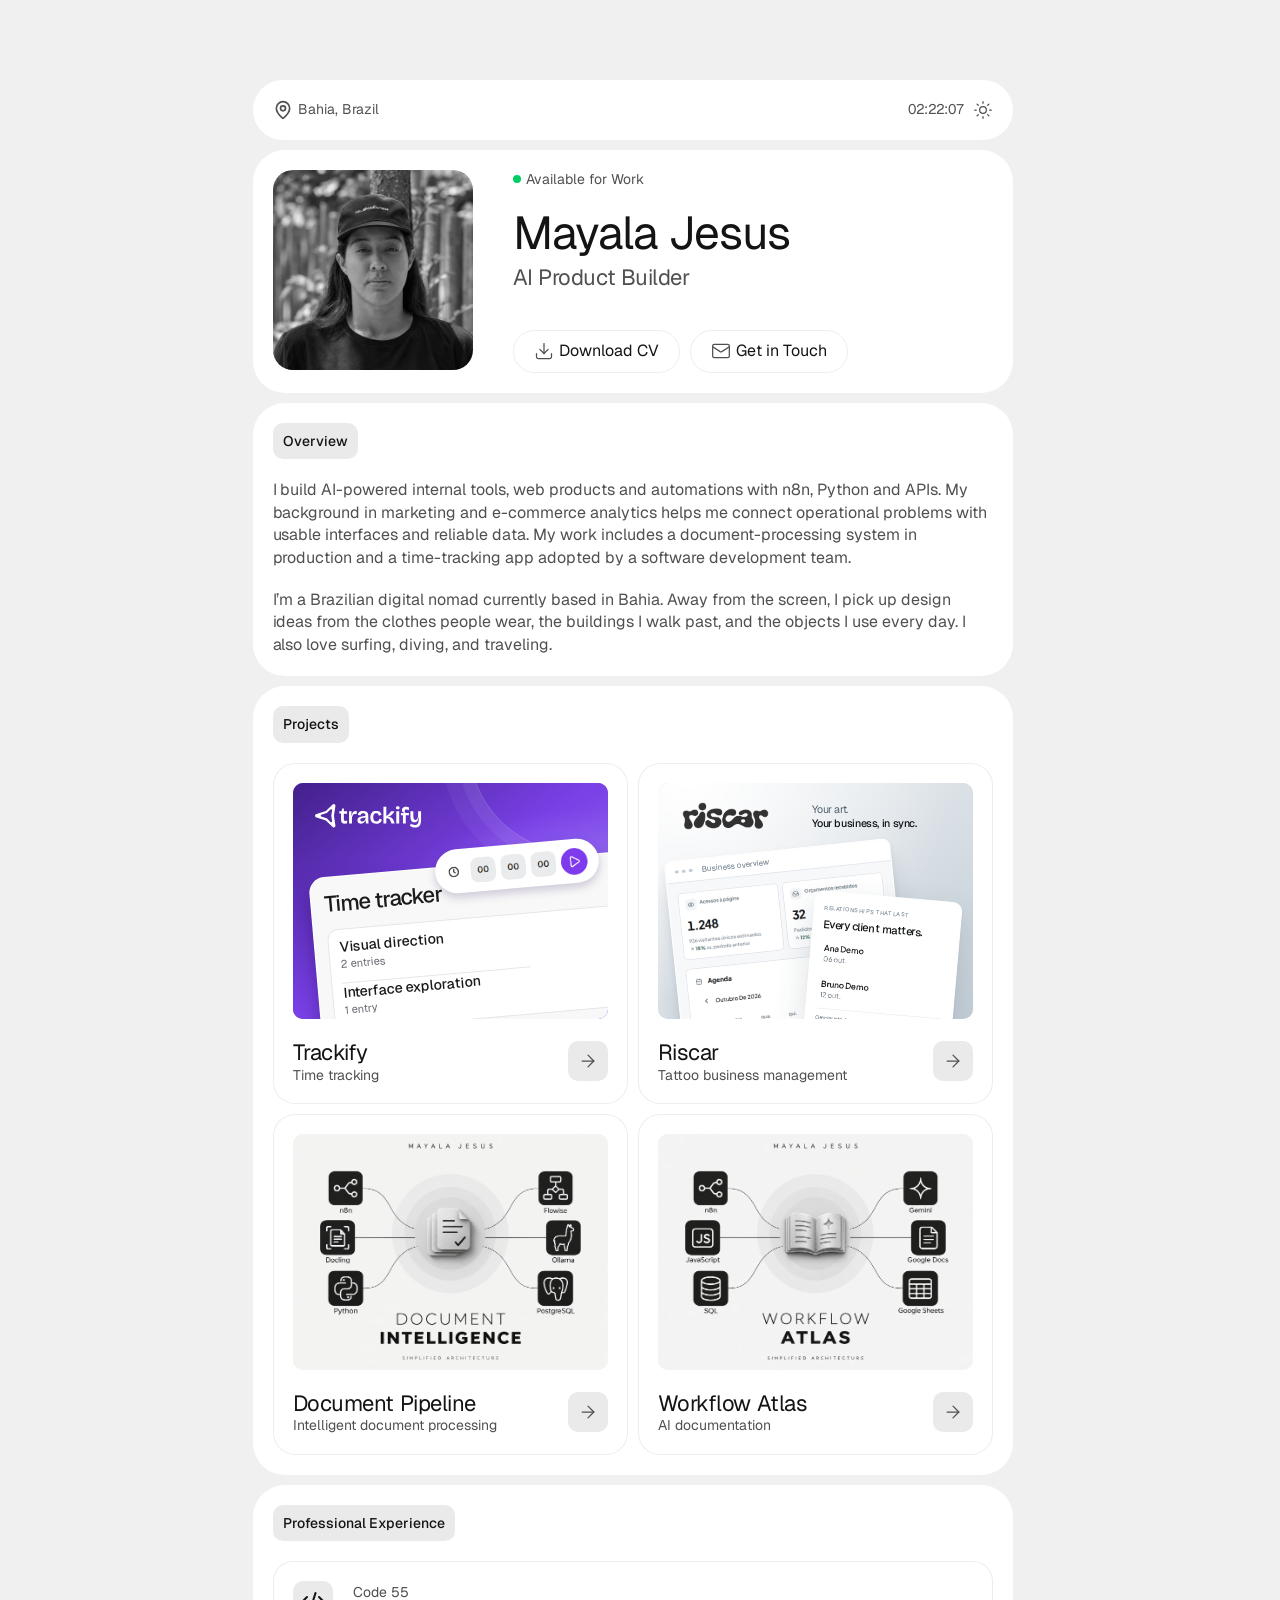
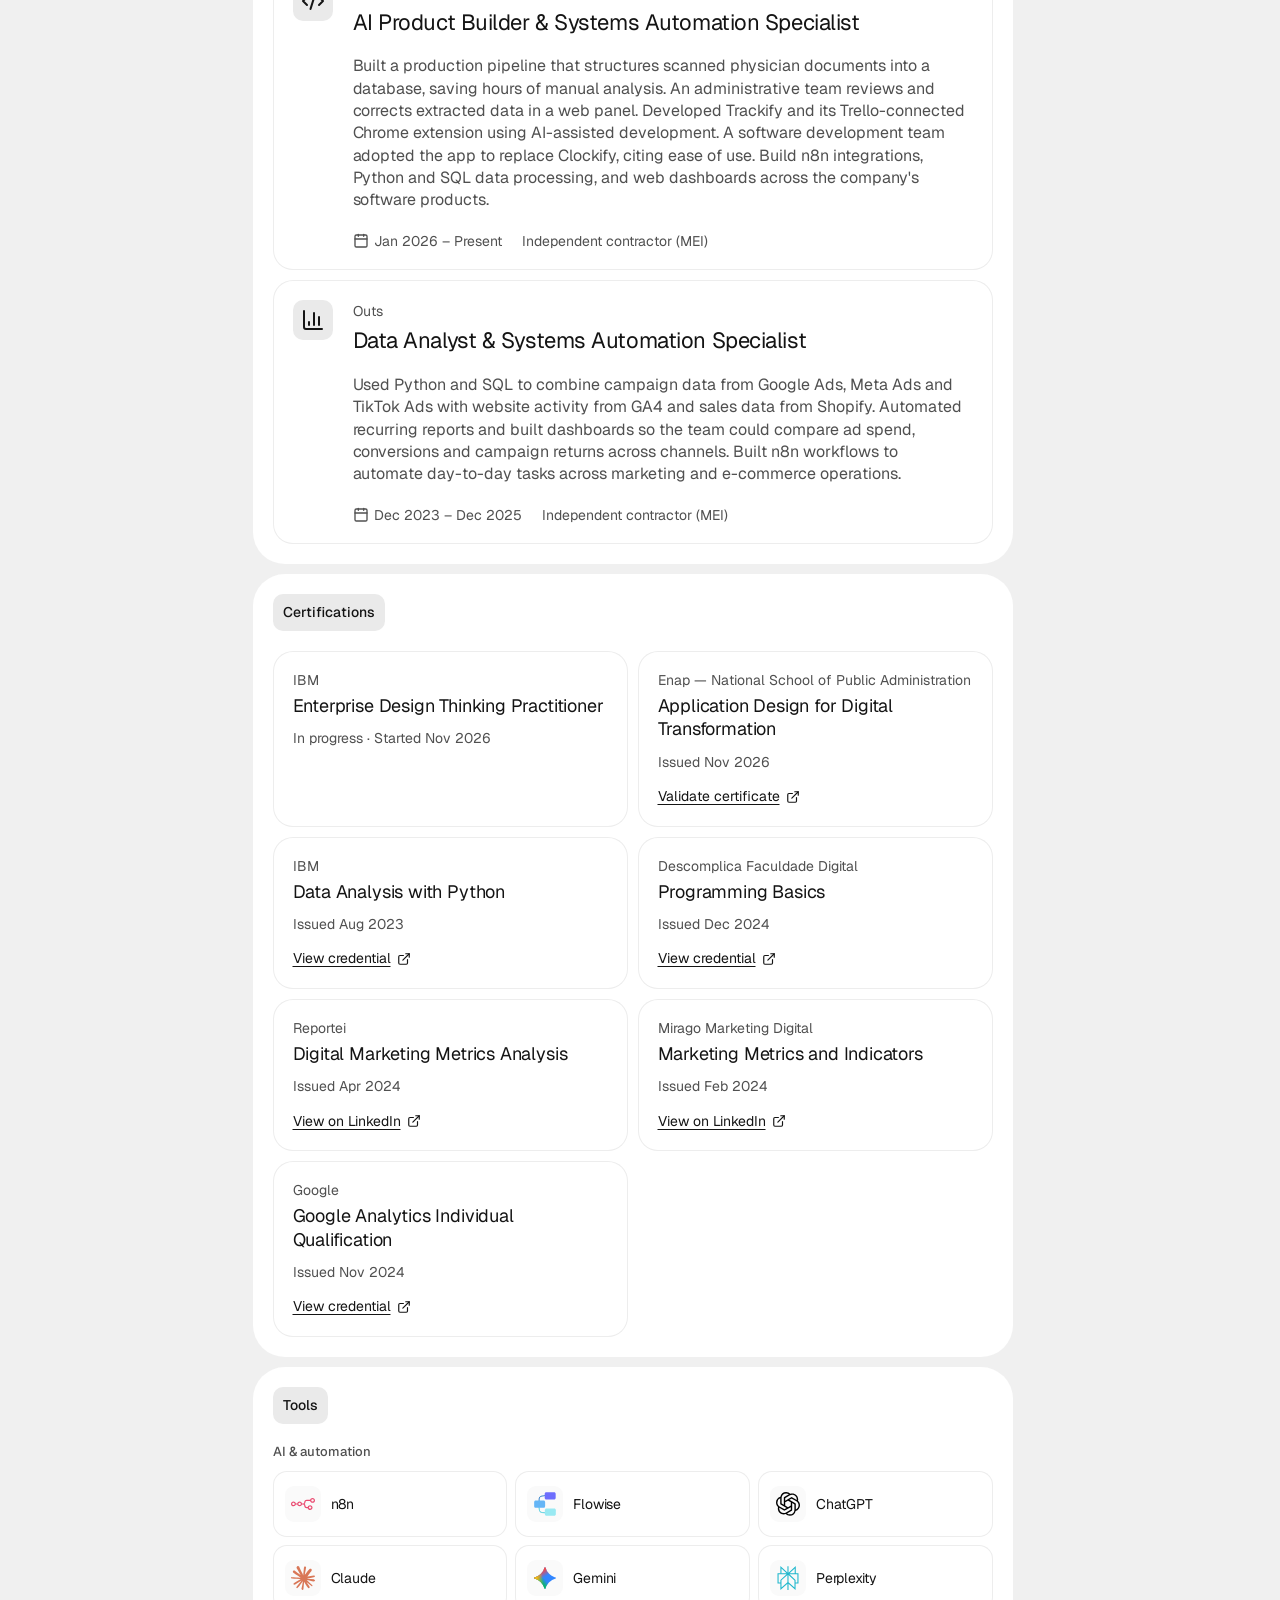
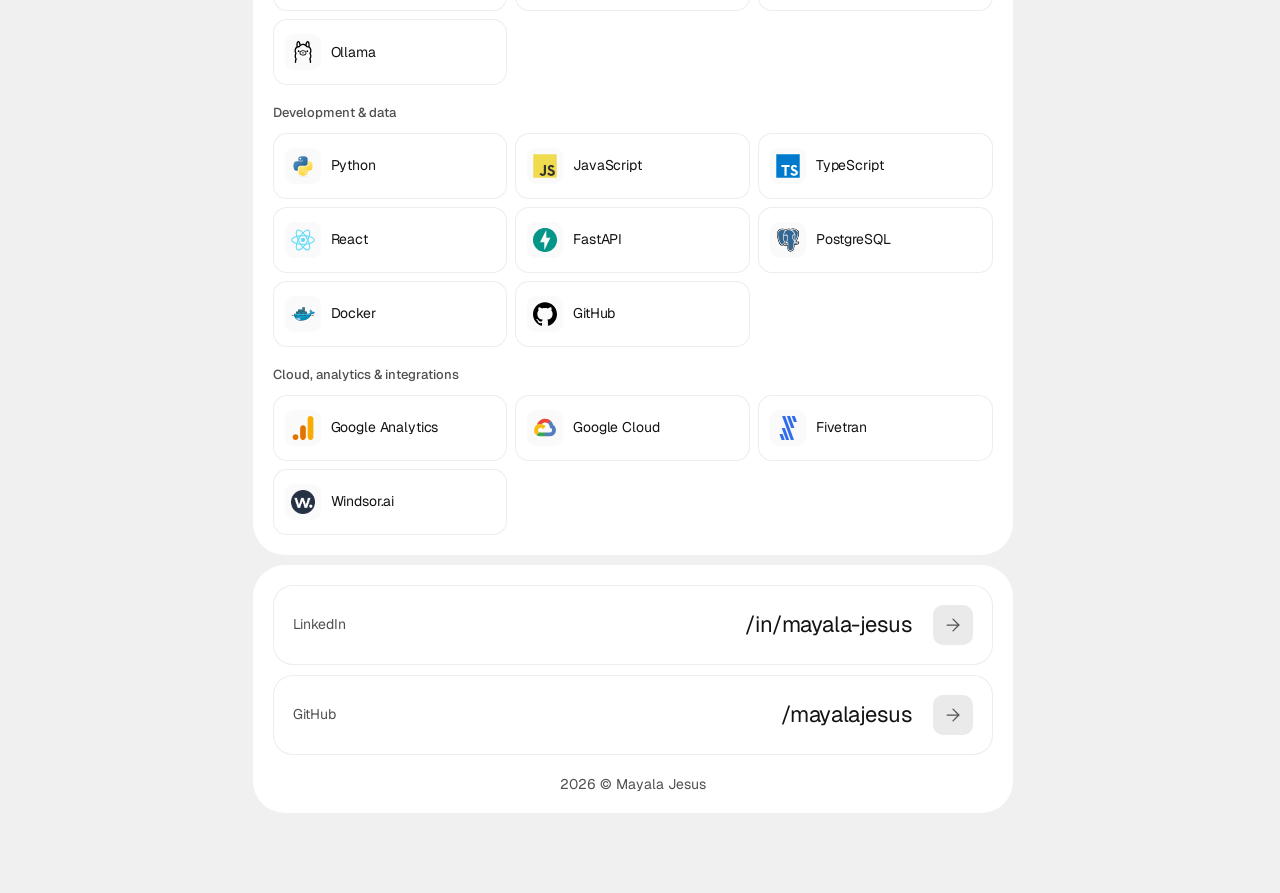
==== commit b07ed75b: "Place Riscar immediately after Trackify" ====
--- a/projects/document-pipeline/index.html
+++ b/projects/document-pipeline/index.html
@@ -16,7 +16,7 @@
       }
     } catch { /* The light theme works without storage. */ }
   </script>
-  <script type="module" crossorigin src="/assets/index-HNSsDZgN.js"></script>
+  <script type="module" crossorigin src="/assets/index-DUrSxGlf.js"></script>
   <link rel="stylesheet" crossorigin href="/assets/index-DE9KO2sW.css">
 <link rel="canonical" href="https://mayalajesus.github.io/projects/document-pipeline/"/>
 <meta property="og:title" content="Document Pipeline — Mayala Jesus"/>
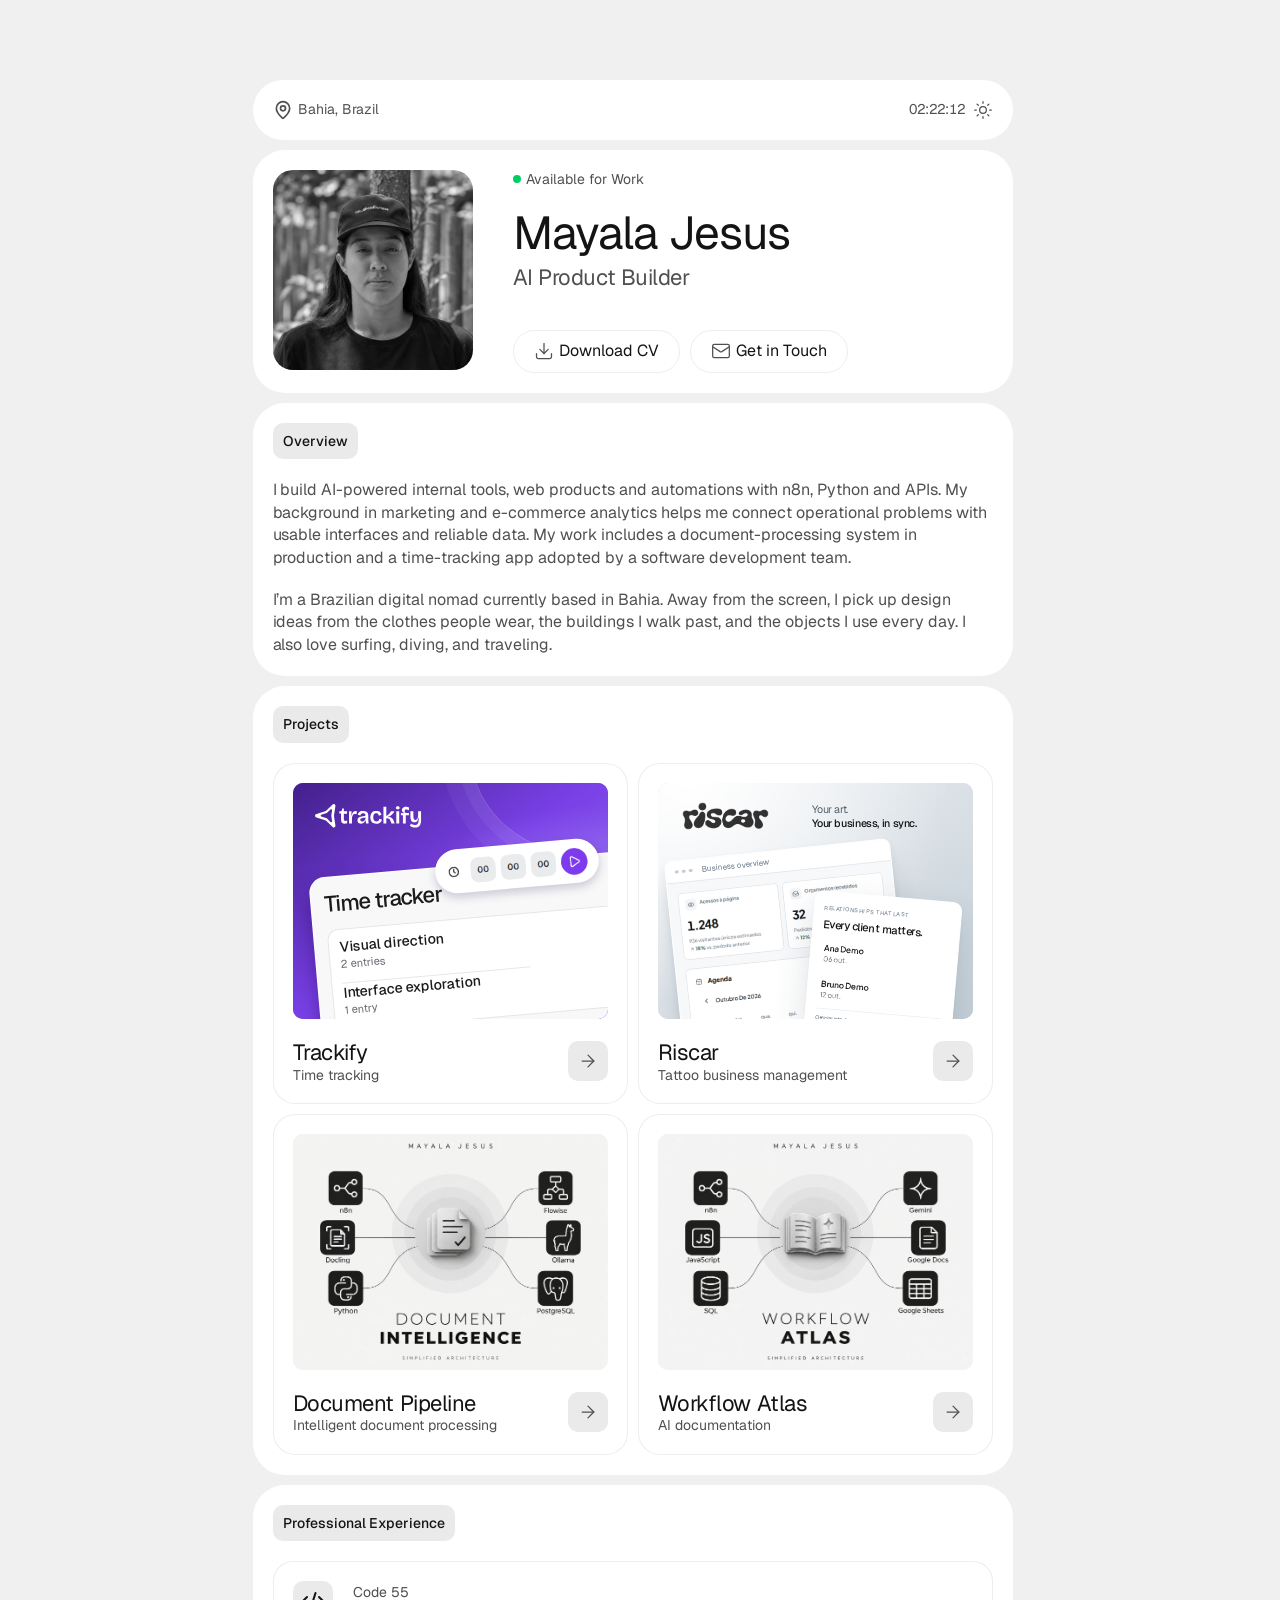
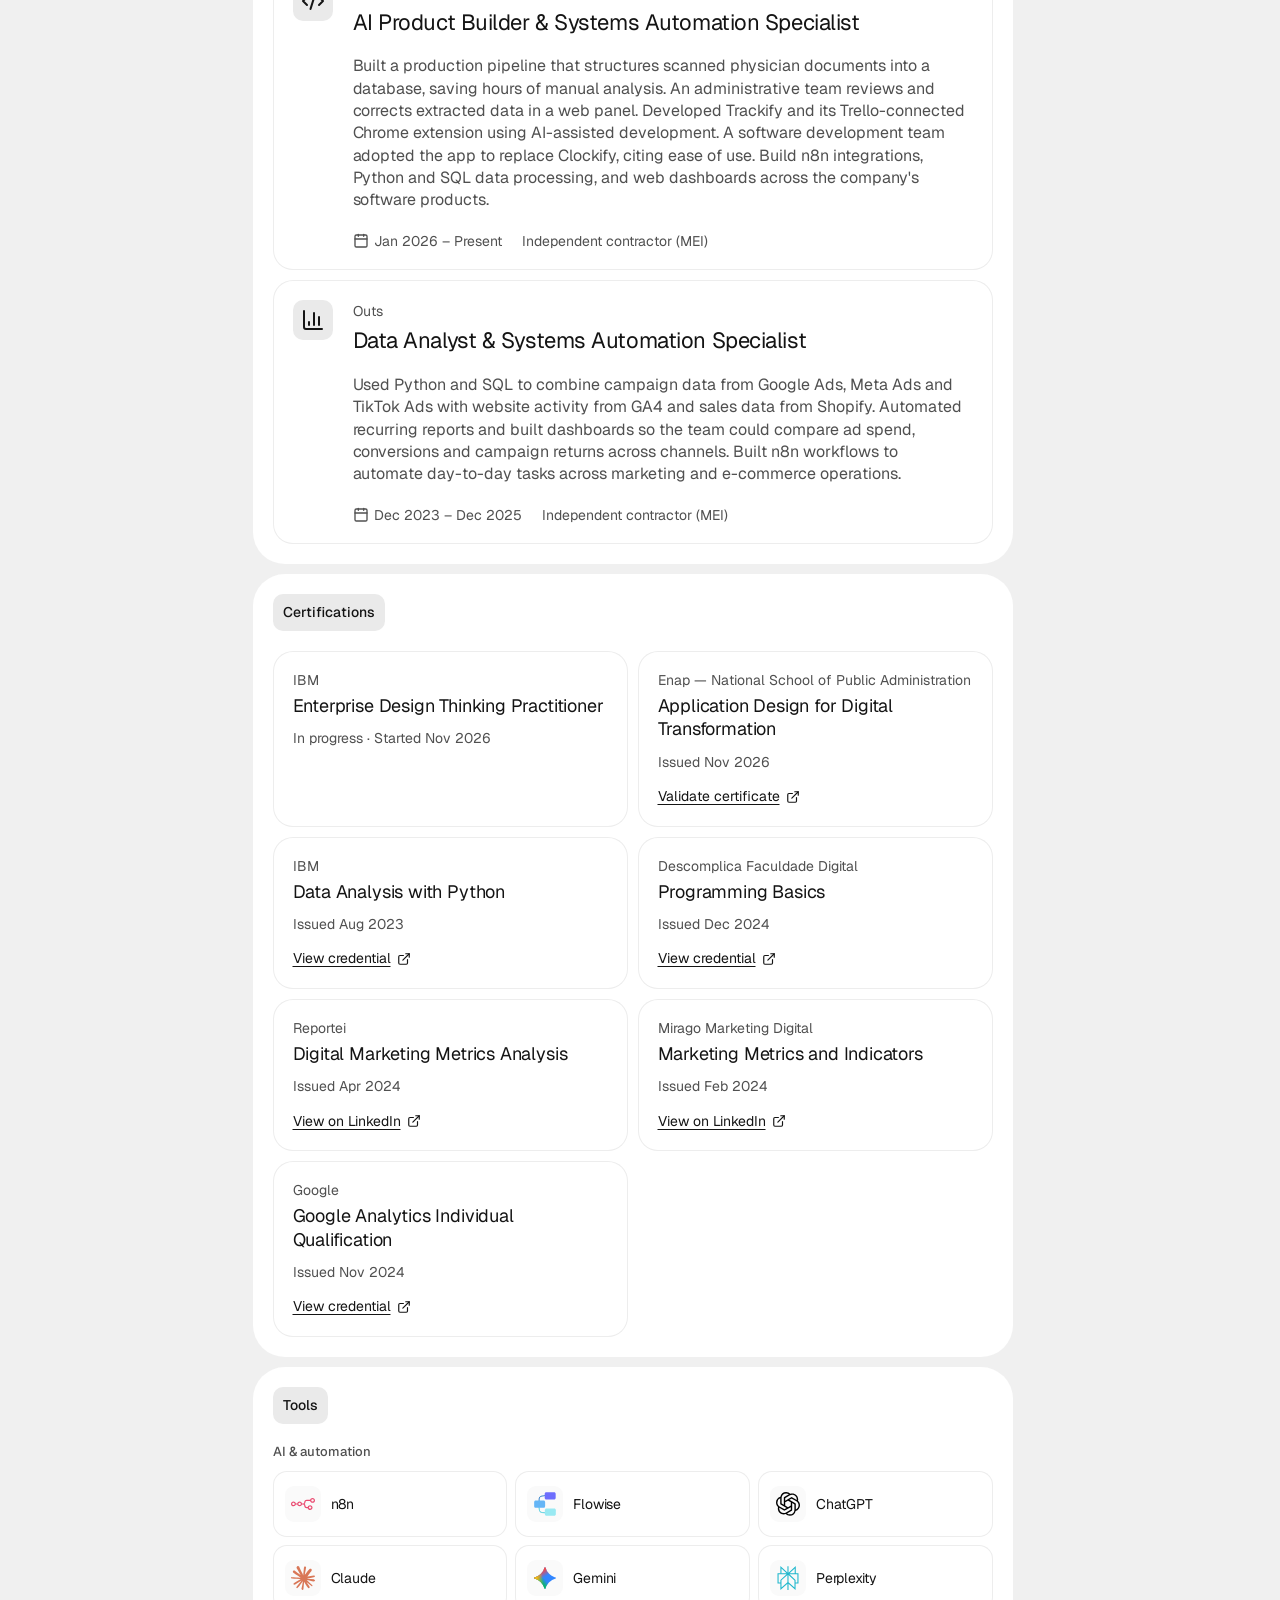
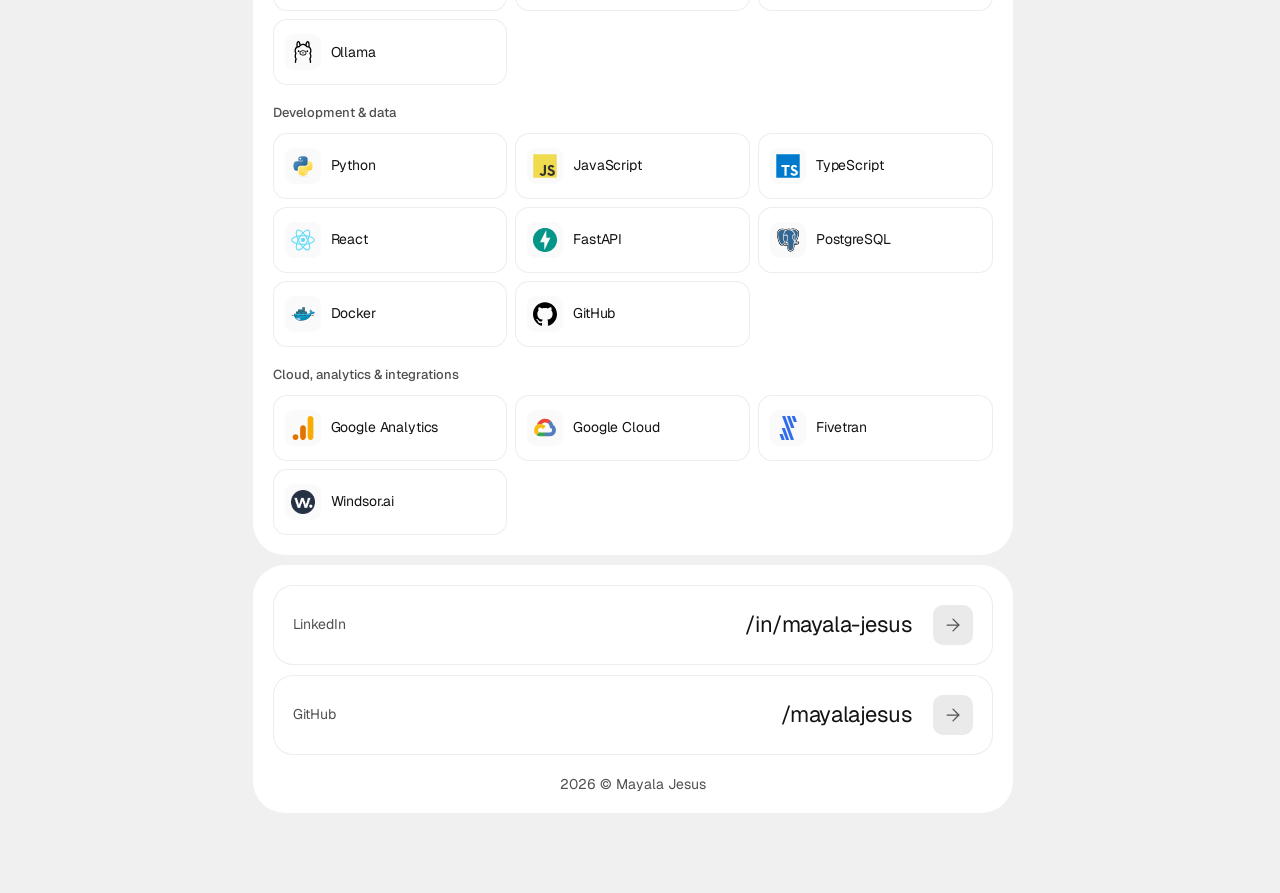
==== commit 83dc5057: "Add product demos and align responsive previews with current apps" ====
--- a/projects/document-pipeline/index.html
+++ b/projects/document-pipeline/index.html
@@ -16,8 +16,8 @@
       }
     } catch { /* The light theme works without storage. */ }
   </script>
-  <script type="module" crossorigin src="/assets/index-DUrSxGlf.js"></script>
-  <link rel="stylesheet" crossorigin href="/assets/index-DE9KO2sW.css">
+  <script type="module" crossorigin src="/assets/index-BPAJ7MoP.js"></script>
+  <link rel="stylesheet" crossorigin href="/assets/index-6wSZ3mUu.css">
 <link rel="canonical" href="https://mayalajesus.github.io/projects/document-pipeline/"/>
 <meta property="og:title" content="Document Pipeline — Mayala Jesus"/>
 <meta property="og:description" content="Turn scanned physician documents into structured records with local AI, validation and human review."/>
--- a/assets/index-6wSZ3mUu.css
+++ b/assets/index-6wSZ3mUu.css
@@ -0,0 +1 @@
+@font-face{font-family:Geist;src:url(/fonts/geist-regular.woff2) format("woff2");font-weight:400;font-display:swap}@font-face{font-family:Geist;src:url(/fonts/geist-medium.woff2) format("woff2");font-weight:500;font-display:swap}:root{scrollbar-gutter:stable;color-scheme:light;--bg: #f0f0f0;--panel: #fff;--chip: #eaeaea;--line: #ededed;--fg: #141414;--muted: #505050;--hover: #e3e3e3;--green: #00ce65;font:400 16px/1.4 Geist,Arial,sans-serif;color:var(--fg);background:var(--bg);-webkit-font-smoothing:antialiased}:root[data-theme=dark]{color-scheme:dark;--bg: #141414;--panel: #1f1f1f;--chip: #303030;--line: #303030;--fg: #fff;--muted: #b3b3b3;--hover: #383838}*{box-sizing:border-box}body,p,h1,h2,h3,dl,dd{margin:0}a,button{color:inherit;font:inherit}a{text-decoration:none}button{cursor:pointer}a:focus-visible,button:focus-visible{outline:2px solid #678dae;outline-offset:3px}.portfolio{width:min(760px,calc(100% - 20px));margin:80px auto;display:grid;gap:10px}.card,.location-bar{background:var(--panel);border-radius:32px;padding:20px;min-width:0}.location-bar,.location-bar span,.status,.button,.actions,.project-footer,.entry-meta,.entry-meta span,.tool,.contact-row,.repo-link{display:flex;align-items:center}.location-bar{justify-content:space-between;height:60px;font-size:14px;color:var(--muted)}.location-bar span{gap:5px}.location-bar .clock{gap:8px}.location-bar svg{width:20px;height:20px}.clock time{font-variant-numeric:tabular-nums}.button{color:var(--fg);border:1px solid var(--line);background:var(--panel);justify-content:center;gap:5px;border-radius:32px;padding:9px 20px;min-height:42px;transition:background .2s}.button svg{width:20px;height:20px;color:var(--muted);stroke-width:1.5}.button:hover,.project:hover .arrow,.contact-row:hover .arrow,.case-back:hover{background:var(--hover)}.clock .button{position:relative;min-height:20px;width:20px;padding:0;border:0;background:transparent}.clock .button:before{content:"";position:absolute;top:-10px;right:-6px;bottom:-10px;left:-6px}.profile{display:flex;gap:40px;align-items:stretch}.portrait{width:200px;height:200px;border-radius:20px;object-fit:cover;filter:grayscale(1)}.identity{min-width:0;display:flex;flex-direction:column;flex:1;align-items:flex-start}.status,small,.entry-meta{font-size:14px;line-height:1.3;color:var(--muted)}.status{gap:5px;margin-bottom:20px}.status i{width:8px;height:8px;border-radius:50%;background:var(--green)}h1{font-size:46px;letter-spacing:-.02em;line-height:1.1;font-weight:400}.role,h3,.project-footer strong,.contact-row strong,.tool strong{font-size:22px;font-weight:400;line-height:1.2;letter-spacing:-.02em}.role{color:var(--muted);margin-top:5px}.actions{gap:10px;flex-wrap:wrap;padding-top:40px;margin-top:auto}h2{justify-self:start;width:fit-content;font-size:14px;font-weight:500;line-height:1.2;border-radius:10px;padding:10px;background:var(--chip)}.section,.overview,.projects,.experience,.case-section{display:grid;gap:20px}.overview p,.inset p,.case-section p{font-size:16px;line-height:1.4;letter-spacing:-.01px;color:var(--muted)}.project-grid,.tool-grid,.case-facts{display:grid;grid-template-columns:repeat(2,minmax(0,1fr));gap:10px}.project,.inset{display:block;padding:20px;border-radius:20px;box-shadow:inset 0 0 0 1px var(--line);min-width:0}.project{border-radius:22px}.project-cover,.project .trackify-cover{display:block;width:100%;aspect-ratio:4/3;border-radius:10px;object-fit:cover;overflow:hidden}.project-footer{margin-top:20px;justify-content:space-between;gap:10px}.project-footer strong,.project-footer small,.tool strong,.tool small{display:block}.arrow{flex:none;width:40px;height:40px;border-radius:10px;color:var(--muted);background:var(--chip);display:grid;place-items:center;transition:background .2s}.arrow svg{width:20px;height:20px;stroke-width:1.5}.experience{gap:10px}.experience h2{margin-bottom:10px}.experience-entry{display:flex;gap:20px;align-items:flex-start}.company-icon{flex:none;display:grid;place-items:center;width:40px;height:40px;border-radius:10px;color:var(--fg);background:var(--chip)}.inset h3{margin:5px 0 0}.inset p,.entry-meta{margin-top:20px}.entry-meta{gap:8px 20px;flex-wrap:wrap}.entry-meta span{gap:5px}.entry-meta svg{width:16px;height:16px}.tool-group>h3{font-size:13px;color:var(--muted);font-weight:500;letter-spacing:0;margin-bottom:12px}.tool-group .tool-grid{list-style:none;padding:0;margin:0;grid-template-columns:repeat(3,minmax(0,1fr));gap:8px}.tool{display:flex;gap:10px;min-height:66px;padding:12px;border-radius:14px;transition:background .2s}.tool:hover{background:var(--hover)}.tool-logo{display:grid;place-items:center;flex:none;width:36px;height:36px;padding:6px;border-radius:9px;background:#fafafa;color:#222}.tool-logo img,.tool-logo svg{display:block;width:24px;height:24px;object-fit:contain}.tool-group .tool strong{font-size:14px;letter-spacing:-.01em;line-height:1.25;overflow-wrap:anywhere}.contact-list{display:grid;gap:10px}.contact-row{display:flex;gap:20px}.contact-row strong{flex:1;text-align:right}.copyright{text-align:center;margin-top:10px}.certification-grid{display:grid;grid-template-columns:repeat(2,minmax(0,1fr));gap:10px}.certification{display:flex;flex-direction:column;align-items:flex-start}.certification h3{font-size:18px;line-height:1.3;letter-spacing:-.01em}.certification .entry-meta{margin-top:12px;gap:6px 12px}.certification .source-link{margin-top:auto;padding-top:16px;font-size:14px}@media(max-width:600px){.certification-grid{grid-template-columns:1fr}}.case-header .case-facts{display:grid;gap:20px}.case-facts dt,.inset .fact-title{font-size:14px;font-weight:500;line-height:1.2;margin:0}.case-facts dd,.fact-title+p{margin:0;color:var(--muted)}.case-back{color:var(--muted)}.case-cover{padding:0;overflow:hidden}.case-cover .trackify-cover{border-radius:inherit}.repo-link{gap:8px;justify-content:space-between}.tech-list{display:flex;flex-wrap:wrap;gap:6px;list-style:none;padding:0;margin:18px 0 0}.tech-list li{font-size:12px;color:var(--muted);border:1px solid var(--line);border-radius:7px;padding:5px 8px}.flow-steps{list-style:none;padding:0;margin:0;display:grid;gap:10px}.flow-steps li{display:flex;align-items:center;gap:12px;color:var(--muted);font-size:15px}.flow-steps li>span{display:grid;place-items:center;width:32px;height:32px;flex:none;border-radius:8px;background:var(--chip);font-size:12px}.evidence-list{display:grid;gap:10px}.evidence-list h3{font-size:18px;margin:0}.evidence-list p{margin-top:10px}.source-link{display:inline-flex;align-items:center;gap:6px;margin-top:14px;font-size:14px;text-decoration:underline;text-underline-offset:3px}.case-section .evidence-note{font-size:13px}.case-section .sample-note{font-size:13px;line-height:1.5}.walkthrough-controls{display:flex;gap:8px;flex-wrap:wrap}.walkthrough-controls button{display:inline-flex;align-items:center;justify-content:center;gap:8px;background:var(--panel);border:1px solid var(--line);border-radius:10px;padding:10px 12px;font-size:14px;min-height:44px}.walkthrough-controls button[aria-pressed=true]{background:var(--fg);color:var(--panel);border-color:var(--fg)}.walkthrough-panel h3,.walkthrough-panel p{margin-top:12px}.walkthrough-icon{color:var(--muted)}.sample-fields{display:grid;margin-top:24px}.sample-fields>div{display:grid;grid-template-columns:1fr 1.5fr;gap:12px;border-top:1px solid var(--line);padding:12px 0;font-size:14px}.sample-fields dt{color:var(--muted)}.sample-fields dd{overflow-wrap:anywhere}.automation-cover{display:block;width:100%;height:auto;aspect-ratio:4/3;object-fit:contain;overflow:hidden;border-radius:10px;background:#f6f6f4}.case-cover .automation-cover{border-radius:inherit}.riscar-cover{position:relative;display:block;width:100%;aspect-ratio:4/3;overflow:hidden;border-radius:10px;background:#dce2e7;color:#121416;container-type:inline-size}.riscar-cover-art{position:absolute;top:0;right:0;bottom:0;left:0;background:radial-gradient(ellipse at 10% 0,#fff 0,transparent 65%),linear-gradient(145deg,#f0f2f4,#c3ced7)}.riscar-cover-logo{position:absolute;top:7%;left:7%;width:29%;height:14%;object-fit:contain;object-position:left}.riscar-cover-caption{position:absolute;top:8%;left:49%;right:5%;font-size:3.4cqw;line-height:1.35;letter-spacing:-.035em;color:#53616d}.riscar-cover-caption strong{color:#121416;font-weight:500}.riscar-cover-screen{position:absolute;top:28%;left:7%;width:72%;border:1px solid #fff;border-radius:2.5cqw;overflow:hidden;background:#f7f8fa;box-shadow:0 6cqw 9cqw -3cqw #273f5350,0 1cqw 2cqw #273f5310;transform:rotate(-6deg)}.riscar-window-bar{display:flex;align-items:center;gap:1cqw;height:7cqw;padding:0 3cqw;border-bottom:1px solid #e3e8ed;background:#fff}.riscar-window-bar i{width:1.2cqw;height:1.2cqw;background:#c6ced5;border-radius:50%}.riscar-window-bar>span{font-size:2.5cqw;color:#657584;margin-left:2cqw}.riscar-dashboard-detail,.riscar-client-detail{display:block;position:relative;overflow:hidden}.riscar-dashboard-detail{margin:2cqw}.riscar-dashboard-detail img,.riscar-client-detail img{display:block;max-width:none;height:auto;position:absolute;top:0;left:0}.riscar-relationship-card{position:absolute;top:48%;left:48%;width:47%;padding:4cqw 3cqw 2.5cqw;border:1px solid #fff;border-radius:3cqw;background:#fff;box-shadow:0 4cqw 10cqw #273f5329,0 .5cqw 1cqw #273f530a;transform:rotate(5deg)}.riscar-detail-eyebrow{display:block;font-size:1.8cqw;letter-spacing:.09em;color:#657584}.riscar-detail-title{display:block;font-size:3.5cqw;font-weight:500;letter-spacing:-.04em;margin-top:1.3cqw}.riscar-client-detail{margin-top:2cqw}.riscar-demo-label{display:block;font-size:1.8cqw;color:#657584;padding-top:2cqw;border-top:1px solid #eef0f2}.workflow-gallery{display:block;min-width:0;padding:24px}.gallery-heading,.gallery-navigation,.gallery-lightbox-heading{display:flex;justify-content:space-between;align-items:center;gap:16px}.gallery-eyebrow{display:block;font-size:11px;text-transform:uppercase;letter-spacing:.12em;color:var(--muted);margin-bottom:8px}.gallery-heading h2{margin:0;padding:0;background:none;font-size:21px;letter-spacing:-.03em}.gallery-count{font-size:13px;font-variant-numeric:tabular-nums}.gallery-count>span{color:var(--muted)}.gallery-track{display:grid;grid-auto-flow:column;grid-auto-columns:100%;gap:16px;overflow-x:auto;overscroll-behavior-x:contain;scroll-snap-type:x mandatory;scrollbar-width:none;margin-top:22px;border-radius:14px}.gallery-track::-webkit-scrollbar{display:none}.gallery-slide{min-width:0;margin:0;scroll-snap-align:start;scroll-snap-stop:always}.gallery-image-button{position:relative;display:grid;place-items:center;width:100%;aspect-ratio:2 / 1;padding:16px;overflow:hidden;border:1px solid #e5e8ea;border-radius:14px;background:#f8fafb;cursor:zoom-in}.gallery-image-button img{display:block;position:absolute;top:16px;right:16px;bottom:16px;left:16px;width:calc(100% - 32px);height:calc(100% - 32px);object-fit:contain}.product-gallery .gallery-image-button{aspect-ratio:1.25}.gallery-expand{display:flex;align-items:center;gap:6px;position:absolute;bottom:10px;right:10px;padding:7px 9px;font-size:11px;color:#30383a;background:#fffffff2;border:1px solid #dfe3e5;border-radius:8px;box-shadow:0 2px 10px #00000008}.gallery-slide figcaption{padding:18px 2px 0}.gallery-slide figcaption h3{font-size:17px;margin:0;line-height:1.35;letter-spacing:-.02em}.gallery-slide figcaption p{font-size:14px;margin:8px 0 0;color:var(--muted);line-height:1.6}.gallery-navigation{margin-top:18px}.gallery-dots,.gallery-arrows{display:flex;align-items:center;gap:6px}.gallery-dots button{display:grid;place-items:center;width:28px;height:36px;padding:0;border:0;background:transparent;cursor:pointer}.gallery-dots button span{height:5px;width:5px;border-radius:10px;background:var(--muted);opacity:.45;transition:width .2s,opacity .2s}.gallery-dots button[aria-current] span{width:22px;opacity:1;background:var(--fg)}.gallery-arrows button,.gallery-close{display:grid;place-items:center;width:40px;height:40px;border:1px solid var(--line);background:var(--chip);border-radius:12px;color:var(--fg);cursor:pointer}.gallery-arrows button:disabled{opacity:.25;cursor:default}.gallery-arrows button:not(:disabled):hover,.gallery-close:hover{background:var(--hover)}.gallery-note{margin:16px 0 0;font-size:11px;color:var(--muted);line-height:1.5}.gallery-track:focus-visible,.workflow-gallery button:focus-visible,.gallery-close:focus-visible{outline:2px solid var(--fg);outline-offset:-2px}.gallery-lightbox-overlay{position:fixed;top:0;right:0;bottom:0;left:0;z-index:100;background:#080b0dd9;-webkit-backdrop-filter:blur(6px);backdrop-filter:blur(6px)}.gallery-lightbox{position:fixed;top:50%;left:50%;transform:translate(-50%,-50%);z-index:101;width:min(1400px,94vw);max-height:92dvh;overflow-y:auto;padding:22px;border:1px solid var(--line);border-radius:22px;background:var(--panel);color:var(--fg);box-shadow:0 30px 100px #0008}.gallery-lightbox-heading{margin-bottom:20px}.gallery-lightbox-heading h2{margin:0;font-size:20px;background:none;padding:0}.gallery-close{flex:none}.gallery-lightbox>img{display:block;width:100%;max-height:65dvh;object-fit:contain;border-radius:12px;background:#f8fafb}.gallery-lightbox>p{color:var(--muted);margin-top:16px;font-size:14px}@media(max-width:480px){.workflow-gallery{padding:18px}.gallery-image-button{aspect-ratio:1.5;padding:8px}.gallery-image-button img{top:8px;right:8px;bottom:8px;left:8px;width:calc(100% - 16px);height:calc(100% - 16px)}.gallery-track{margin-top:18px}.gallery-slide figcaption h3{font-size:16px}.gallery-lightbox{padding:14px;border-radius:16px}.gallery-lightbox-heading h2{font-size:17px}}@media(min-width:810px)and (max-width:1199px){.portfolio{margin-top:150px}}@media(max-width:809px){.portfolio{margin:10px auto}.profile{flex-direction:row;gap:20px;align-items:flex-start}.portrait{width:120px;height:120px;flex:none}.identity{align-items:flex-start;text-align:left}.status{margin-bottom:10px}h1{font-size:32px}.role,h3,.project-footer strong,.tool strong,.contact-row strong{font-size:18px}.actions{width:100%;padding-top:20px;flex-direction:row}.actions .button{font-size:14px;padding:9px 12px}.tool-grid,.project-grid{grid-template-columns:1fr}.experience-entry{flex-direction:column}.contact-row{gap:10px}}@media(max-width:480px){.tool-group .tool-grid{grid-template-columns:repeat(2,minmax(0,1fr))}.tool{gap:8px;padding:10px}.tool-logo{width:30px;height:30px;padding:4px}.tool-logo img,.tool-logo svg{width:22px;height:22px}.tool-group .tool strong{font-size:12px}.profile{position:relative;padding:20px}.portrait{position:absolute;top:20px;left:20px;width:72px;height:80px;border-radius:14px}.identity{width:100%;min-height:150px}.identity>.status,.identity>h1,.identity>.role{margin-left:88px}.identity>h1{font-size:26px}.identity>.status{font-size:12px;margin-bottom:6px}.identity>.role{font-size:16px}.actions{padding-top:24px;gap:8px}.actions .button{flex:1;padding:9px 10px}.case-facts{grid-template-columns:1fr}.contact-row{flex-wrap:wrap}.contact-row strong{font-size:16px;overflow-wrap:anywhere}}@media(prefers-reduced-motion:reduce){*,*:before,*:after{transition-duration:0s!important}}.trackify-cover{display:block;position:relative;width:100%;aspect-ratio:4 / 3;container-type:inline-size;overflow:hidden;isolation:isolate;border-radius:7px;background:#7e3bed}.trackify-art{position:absolute;top:0;right:0;bottom:0;left:0;overflow:hidden;background:radial-gradient(ellipse at 100% 100%,#baa4ff 0,transparent 64%),linear-gradient(142deg,#43208b,#7940e6 48%,#9870f1)}.trackify-art:before{content:"";position:absolute;width:112cqw;height:86cqw;top:-67cqw;right:-65cqw;border:1px solid rgb(255 255 255 / .19);border-radius:50%;box-shadow:0 0 0 4cqw #ffffff0e,0 0 0 9cqw #ffffff0b;transform:rotate(-32deg)}.trackify-wordmark{position:absolute;top:6.7cqw;left:7cqw;width:34cqw;filter:brightness(0) invert(1)}.trackify-sheet,.trackify-timer{position:absolute;transform:rotate(-5deg);border:1px solid rgb(255 255 255 / .9)}.trackify-sheet{top:25.5cqw;left:7cqw;width:110cqw;padding:4.5cqw 4cqw 6cqw;border-radius:5cqw;background:#f8f8f8;box-shadow:0 4cqw 7cqw #21045473}.interface-crop{position:relative;display:block;overflow:hidden}.interface-crop img{display:block;max-width:none;height:auto}.tracker-title{display:block;color:#1b1b1b;font-size:7cqw;font-weight:550;line-height:8.4cqw;letter-spacing:-.32cqw}.tracker-history{display:grid;gap:2.1cqw;margin-top:3.6cqw;padding:2.7cqw 3.3cqw;border:1px solid #e6e6e8;border-radius:3.5cqw;background:#fff}.tracker-entry{width:60cqw;min-height:12cqw;color:#1b1b1b;font-size:4.5cqw;font-weight:550;line-height:6cqw}.entry-count{display:block;color:#686871;font-size:3.5cqw;font-weight:400;line-height:5cqw}.tracker-entry+.tracker-entry{box-sizing:content-box;border-top:1px solid #e7e7ea}.trackify-timer{top:19.5cqw;right:3cqw;width:52cqw;padding:1.8cqw 2.4cqw;border-radius:20cqw;background:#fff;box-shadow:0 1.3cqw 3.2cqw #321d5e38}.timer-controls{width:100%}.product-demo h2{background:none;padding:0;font-size:26px;letter-spacing:-.04em}.demo-features{display:flex;flex-wrap:wrap;gap:8px;list-style:none;padding:0;margin:22px 0}.demo-features li{padding:6px 10px;border:1px solid var(--line);border-radius:7px;color:var(--muted);font-size:12px}.demo-actions,.demo-actions a,.demo-launch{display:flex;align-items:center;gap:10px}.demo-actions{gap:22px;flex-wrap:wrap}.demo-launch{border:none;border-radius:10px;padding:13px 18px;background:var(--fg);color:var(--panel);font-size:14px;font-weight:500}.demo-launch:hover{opacity:.85}.demo-actions a{color:var(--muted);font-size:13px}.product-demo .demo-note{font-size:12px;margin-top:20px}.product-demo-dialog{position:fixed;z-index:101;top:4dvh;right:2vw;bottom:4dvh;left:2vw;display:flex;flex-direction:column;max-width:1440px;margin:0 auto;overflow:hidden;background:var(--panel);color:var(--fg);border:1px solid var(--line);border-radius:20px;box-shadow:0 24px 100px #0006}.demo-dialog-header{display:flex;justify-content:space-between;align-items:center;gap:16px;padding:18px 24px}.demo-dialog-header h2{padding:0;background:none;font-size:22px;letter-spacing:-.03em}.demo-dialog-header p{font-size:13px;color:var(--muted);margin-top:4px}.demo-icon-button{display:inline-flex;align-items:center;justify-content:center;flex:none;width:40px;height:40px;border:1px solid var(--line);border-radius:9px;background:transparent}.demo-icon-button:hover{background:var(--hover)}.demo-toolbar{display:flex;align-items:center;justify-content:space-between;gap:12px;padding:0 24px 14px}.demo-device-toggle{display:flex;gap:4px;padding:4px;background:var(--bg);border:1px solid var(--line);border-radius:10px}.demo-device-toggle button{display:inline-flex;align-items:center;justify-content:center;gap:7px;padding:8px 12px;border:0;border-radius:6px;background:transparent;color:var(--muted);font-size:13px}.demo-device-toggle button[aria-pressed=true]{background:var(--fg);color:var(--panel)}.demo-utilities{display:flex;gap:6px}.demo-stage{position:relative;flex:1;min-height:0;margin:0 16px;overflow:hidden;border:1px solid var(--line);border-radius:12px;background:#e8ebee;color-scheme:light}.demo-stage iframe{position:absolute;top:0;left:50%;border:0;transform-origin:top center;background:#f7f8fa}.demo-loading{position:absolute;top:0;right:0;bottom:0;left:0;display:grid;place-items:center;color:#505050;font-size:14px}.demo-dialog-note{padding:12px 24px;font-size:11px;color:var(--muted)}.demo-dialog-note a{text-decoration:underline;text-underline-offset:2px}@media(max-width:600px){.product-demo-dialog{top:8px;right:8px;bottom:8px;left:8px;border-radius:16px}.demo-dialog-header{padding:16px}.demo-dialog-header p{font-size:12px}.demo-toolbar{padding:0 12px 12px;gap:8px}.demo-device-toggle button{padding:8px;font-size:12px}.demo-stage{margin:0 8px}.demo-dialog-note{padding:10px 16px}}
